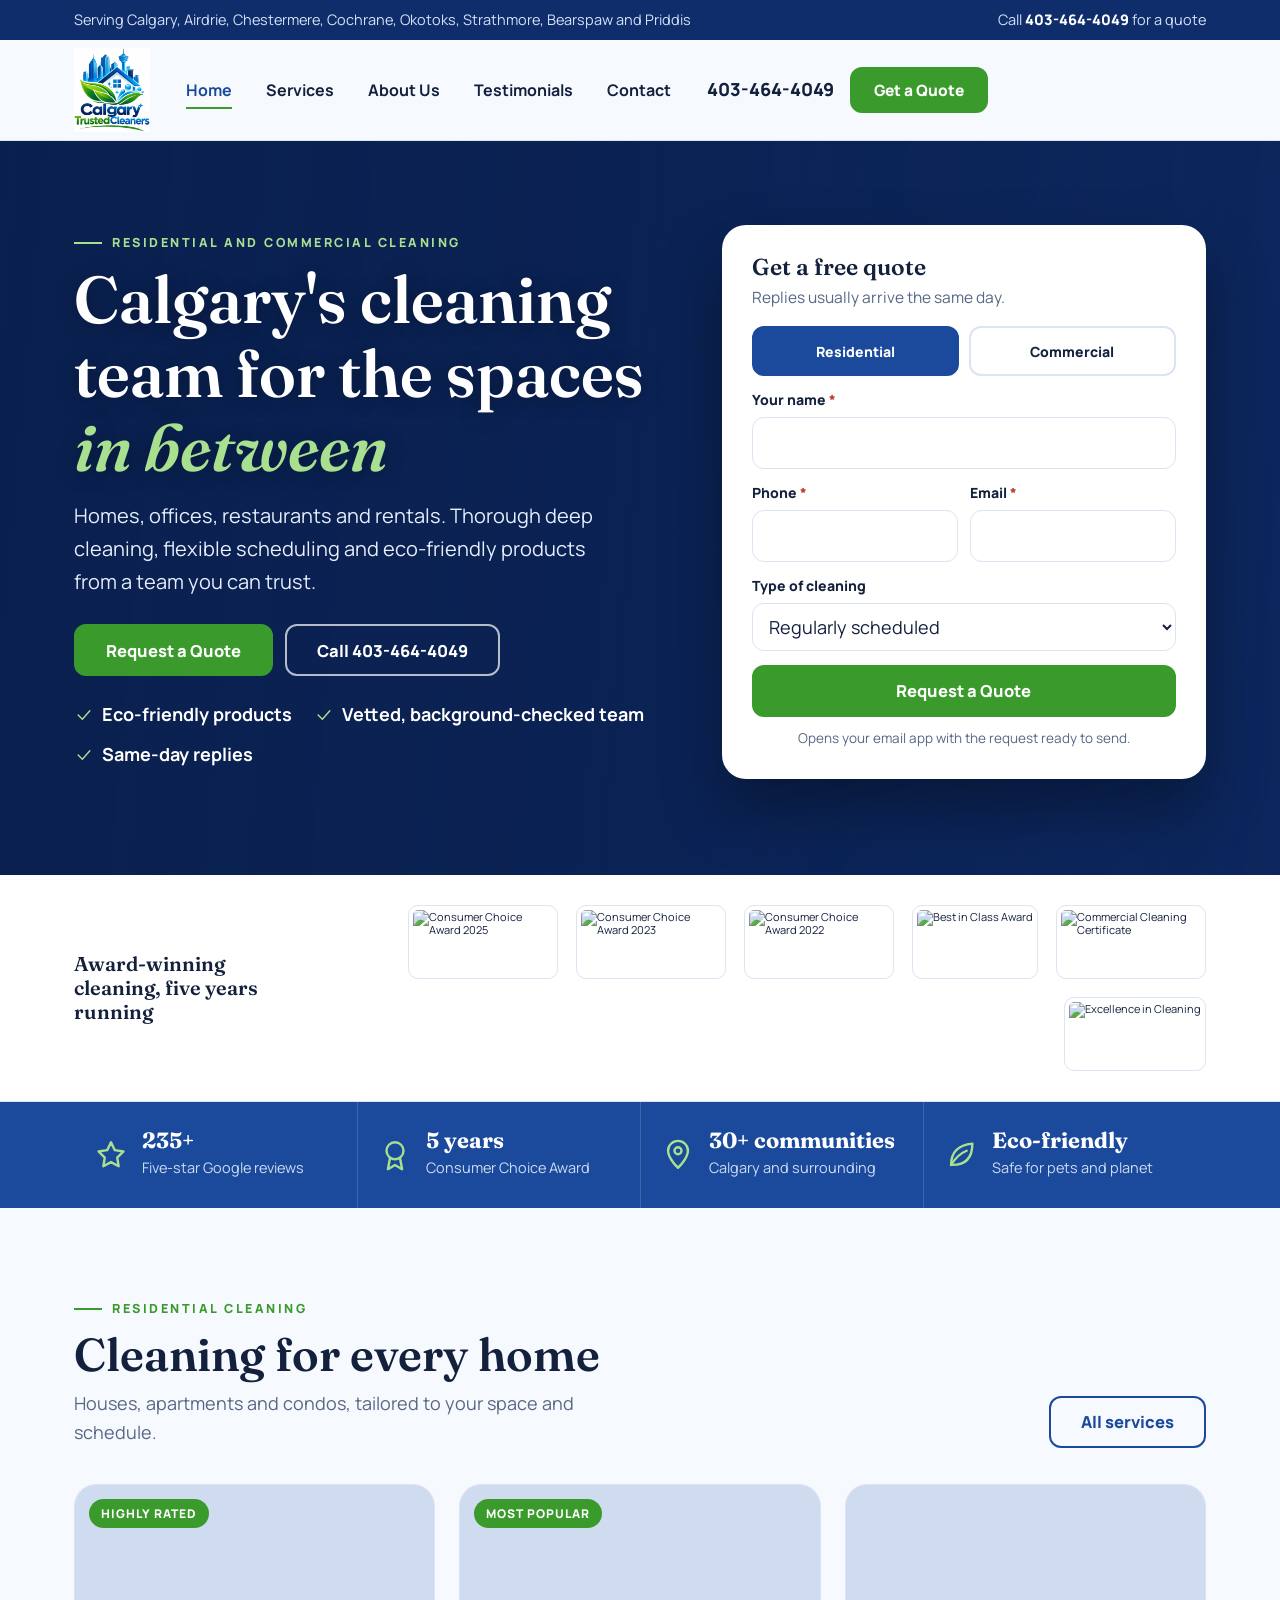
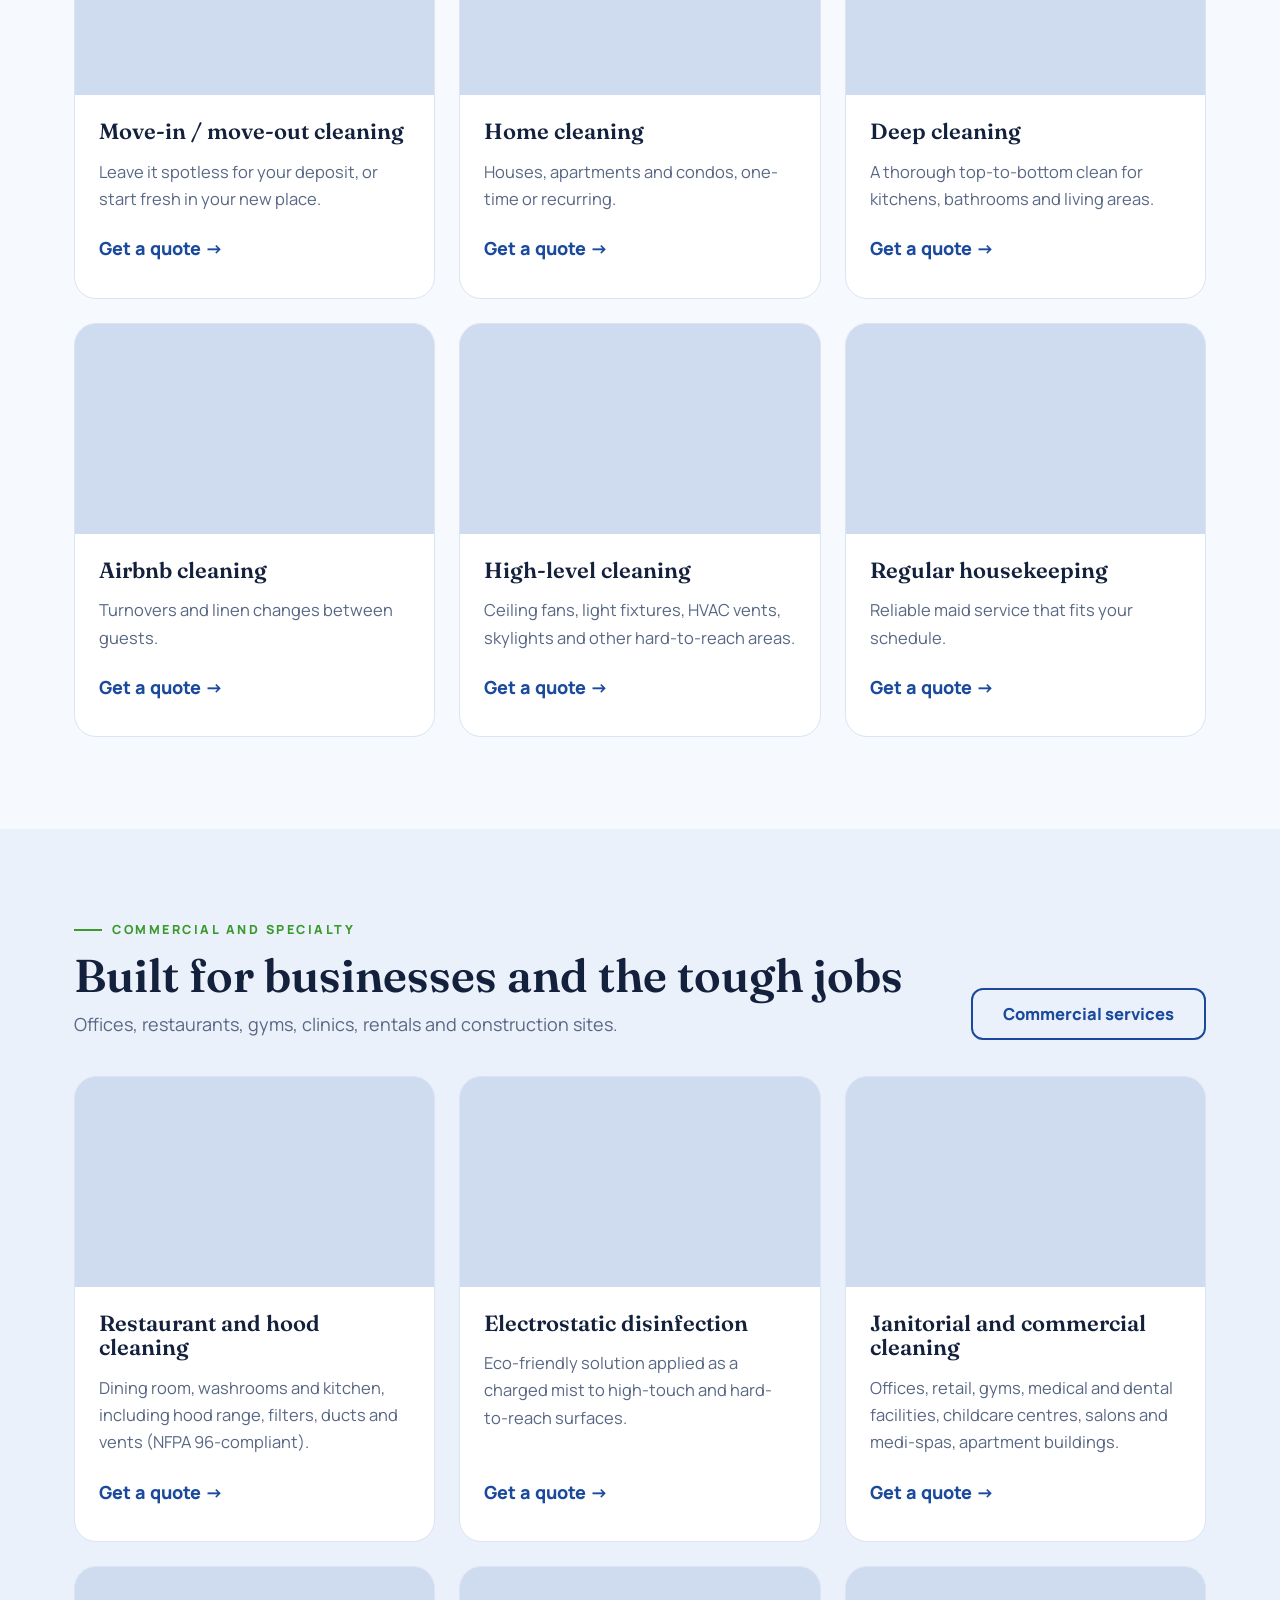
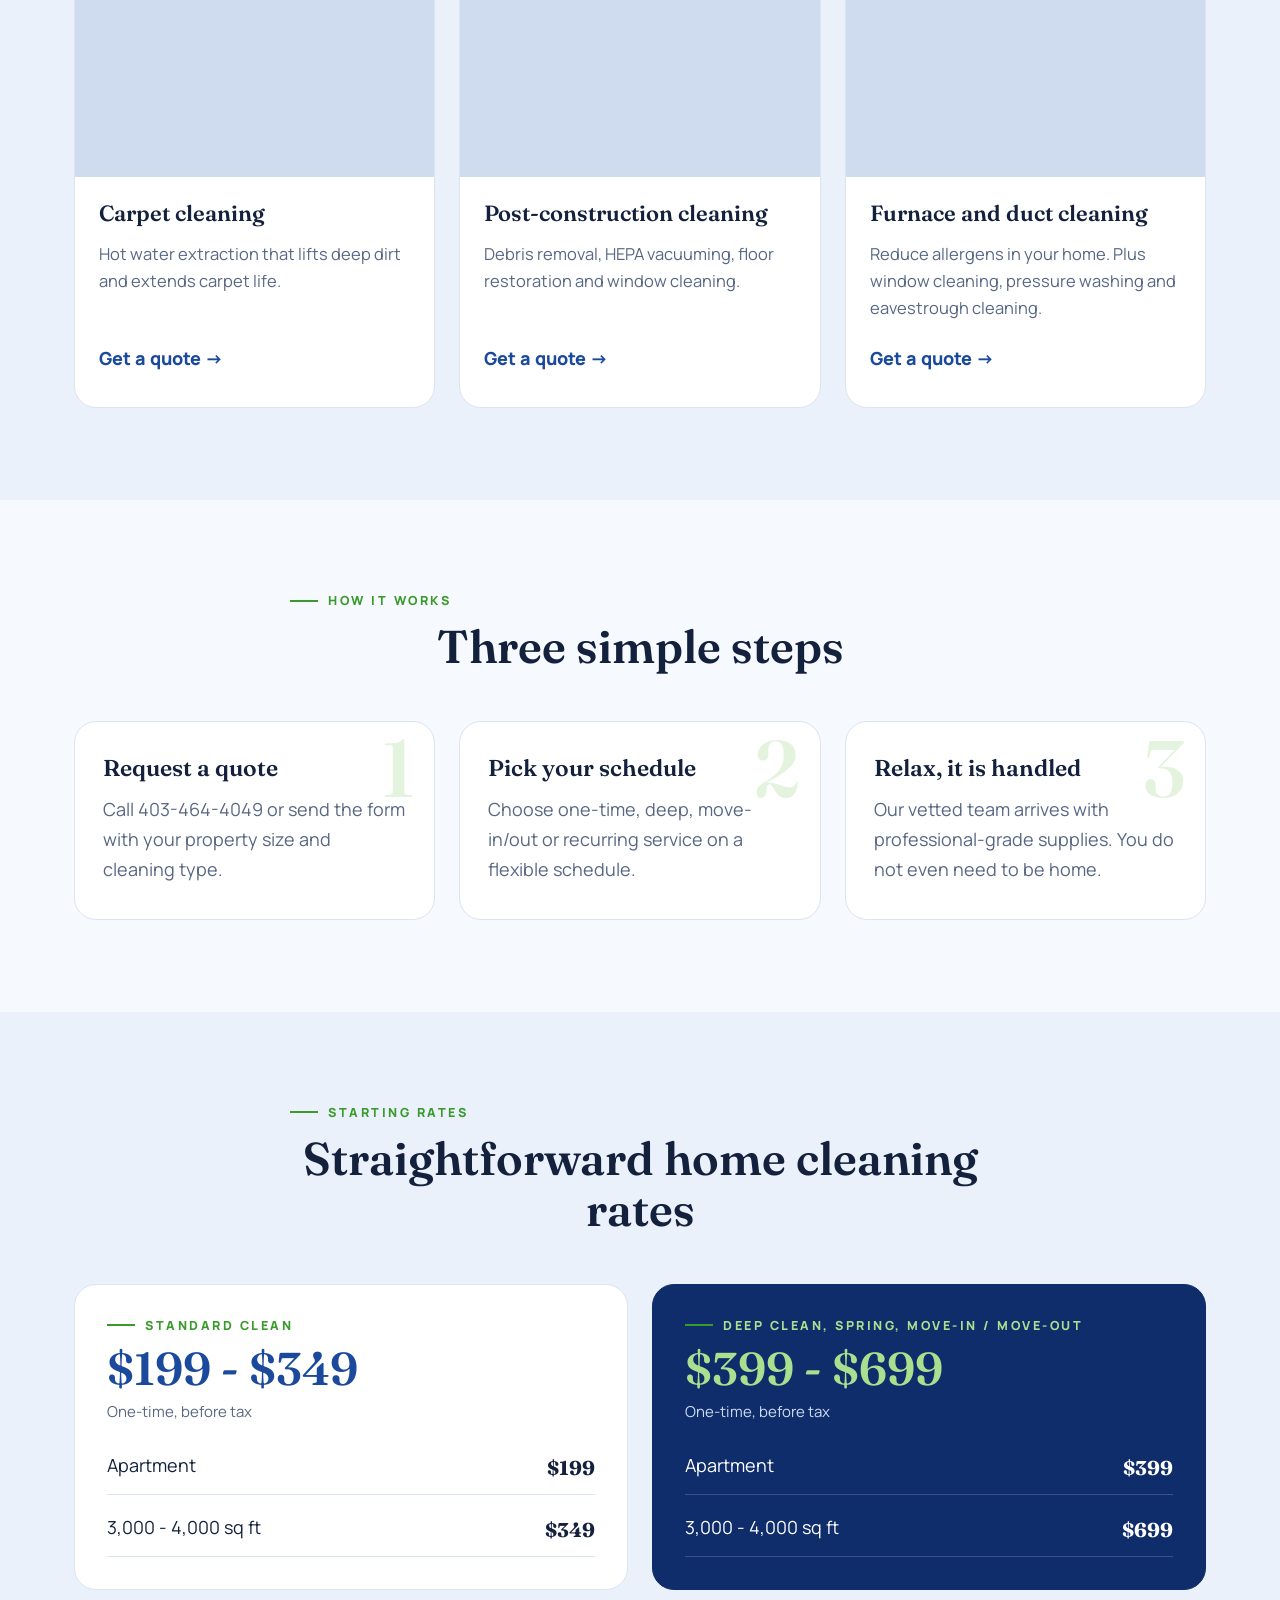
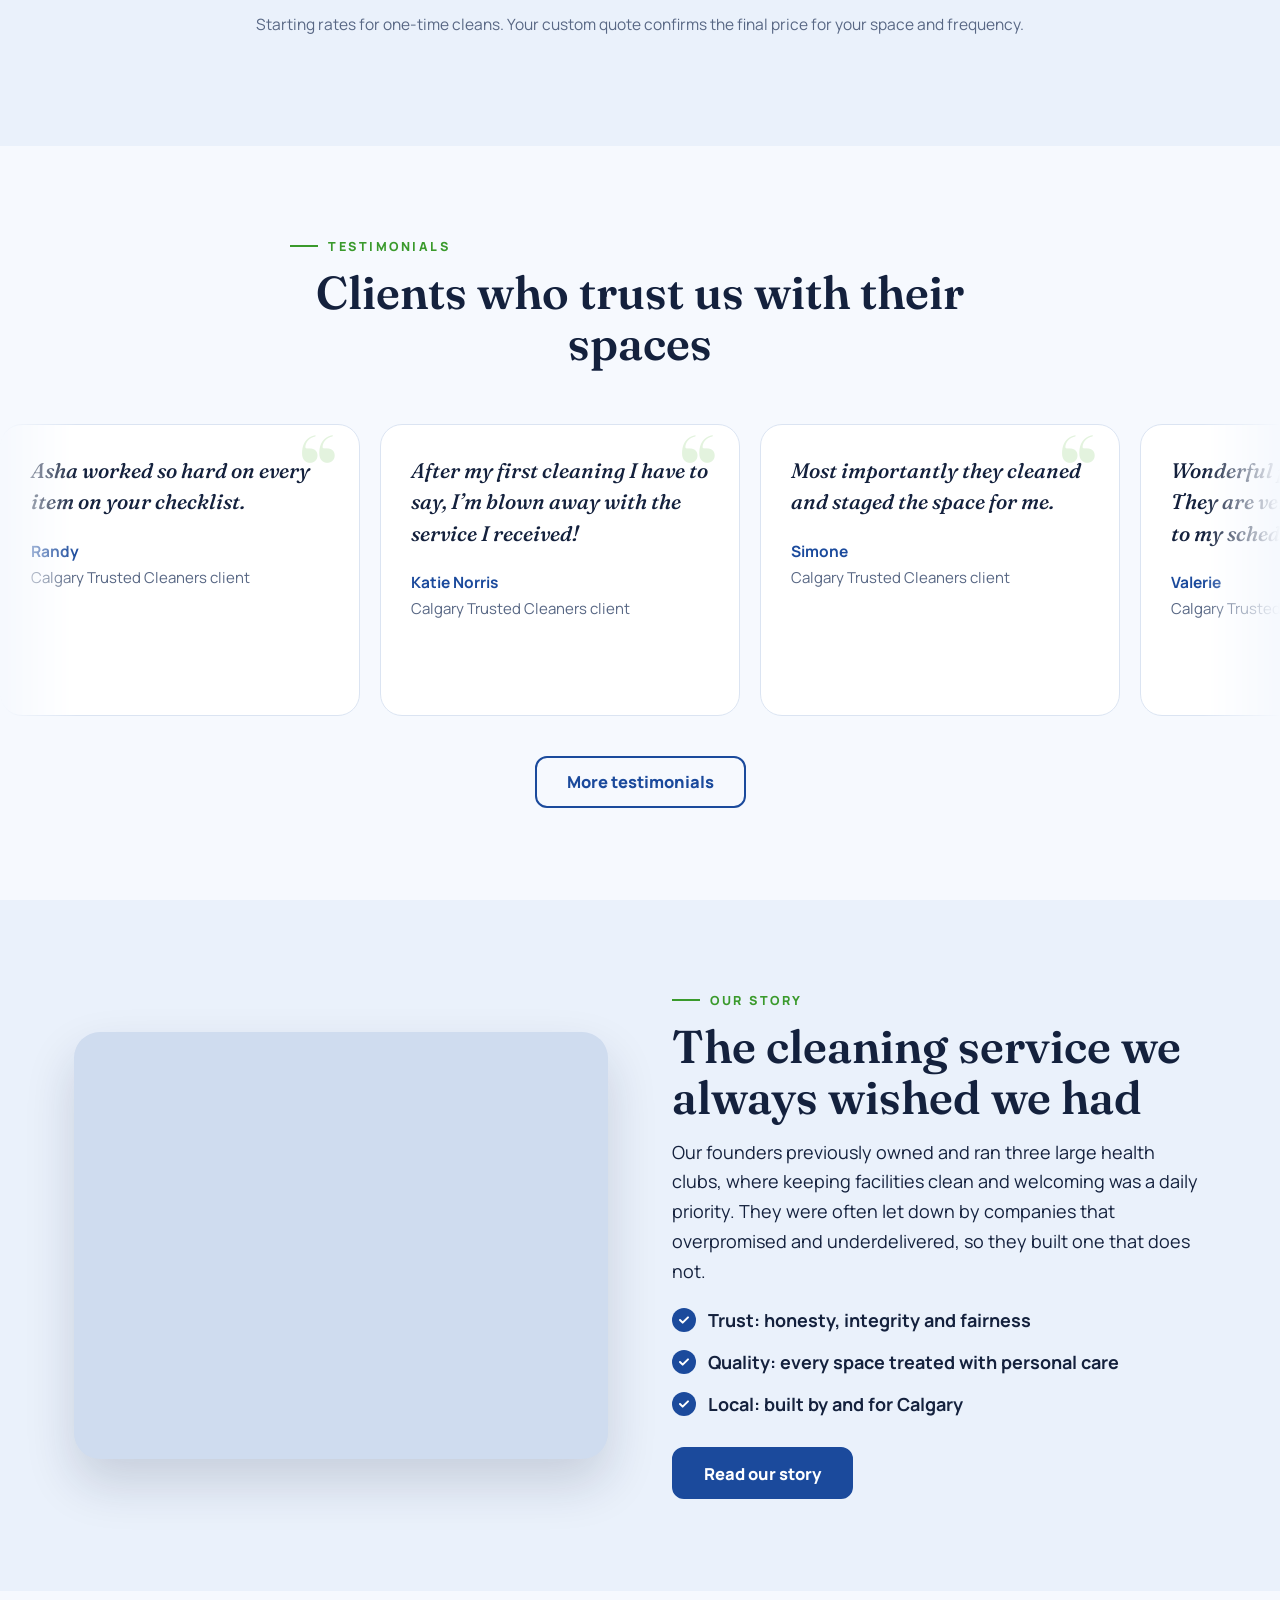
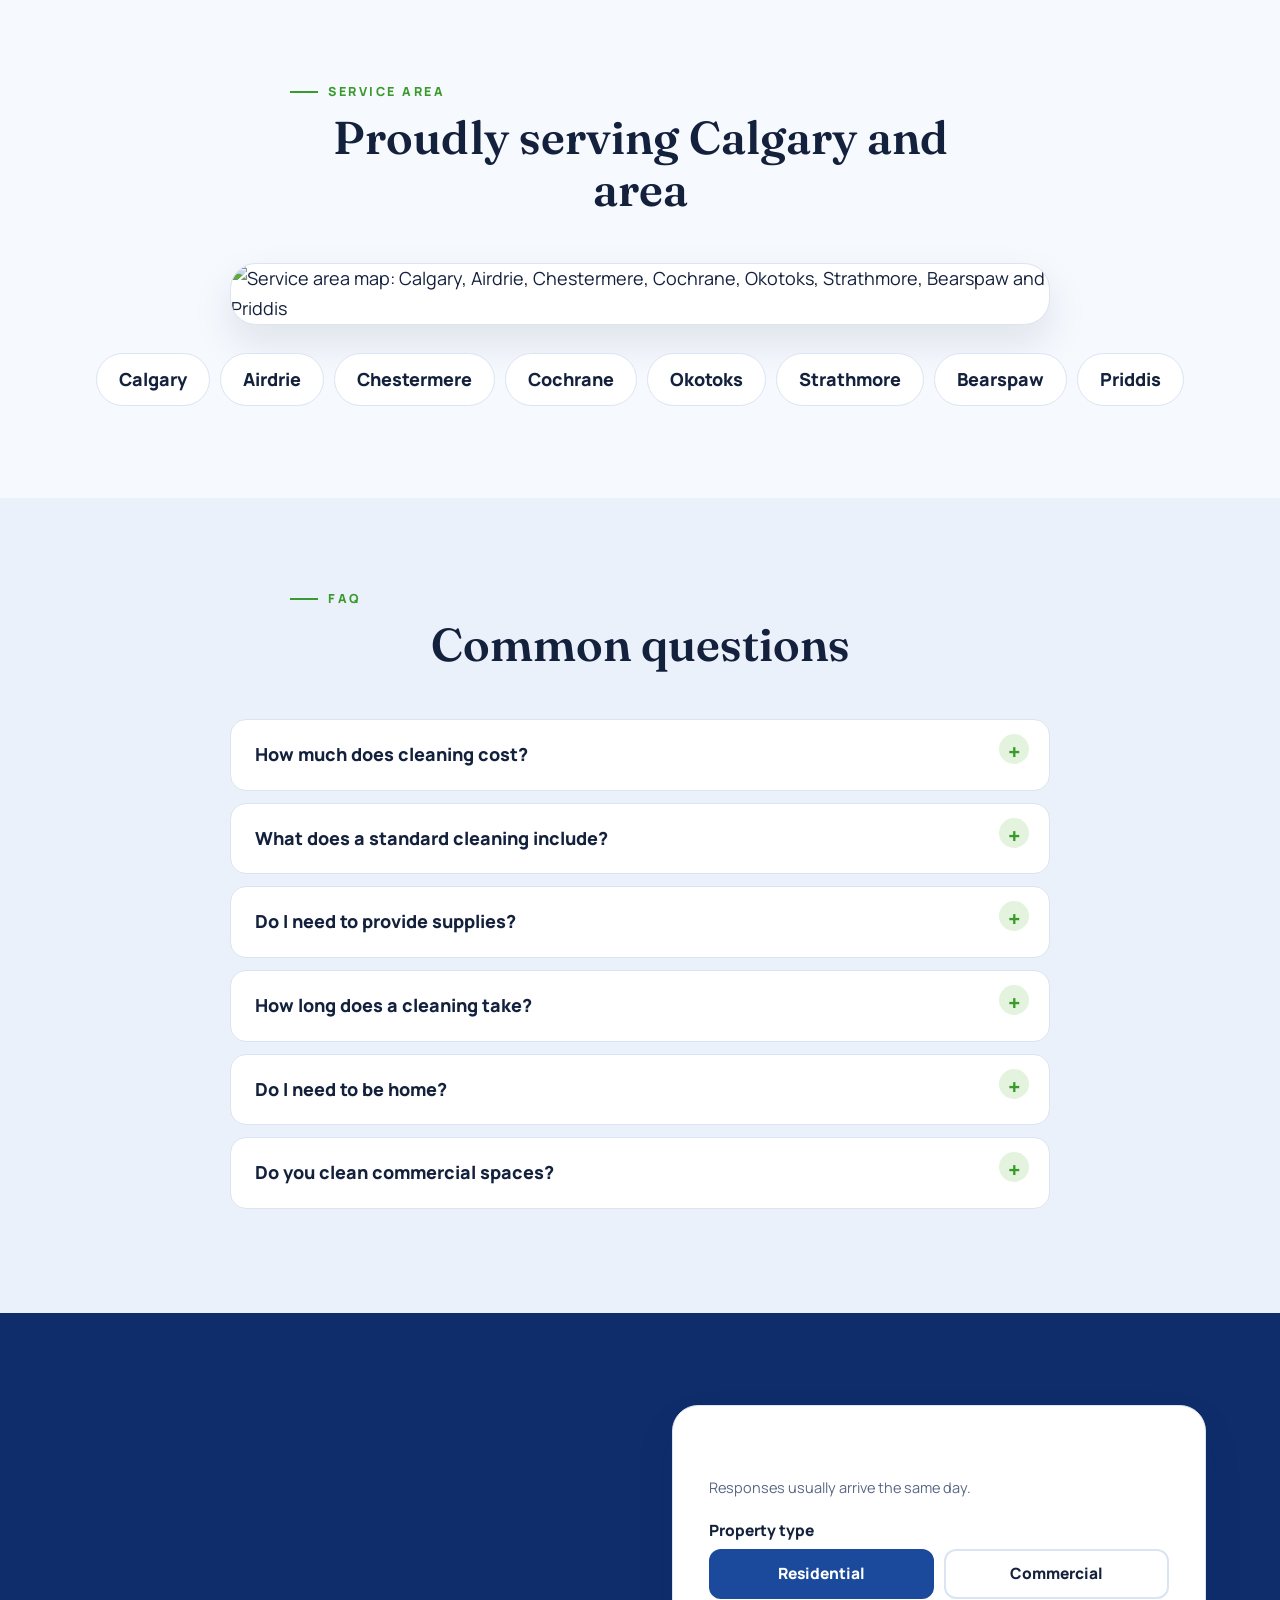
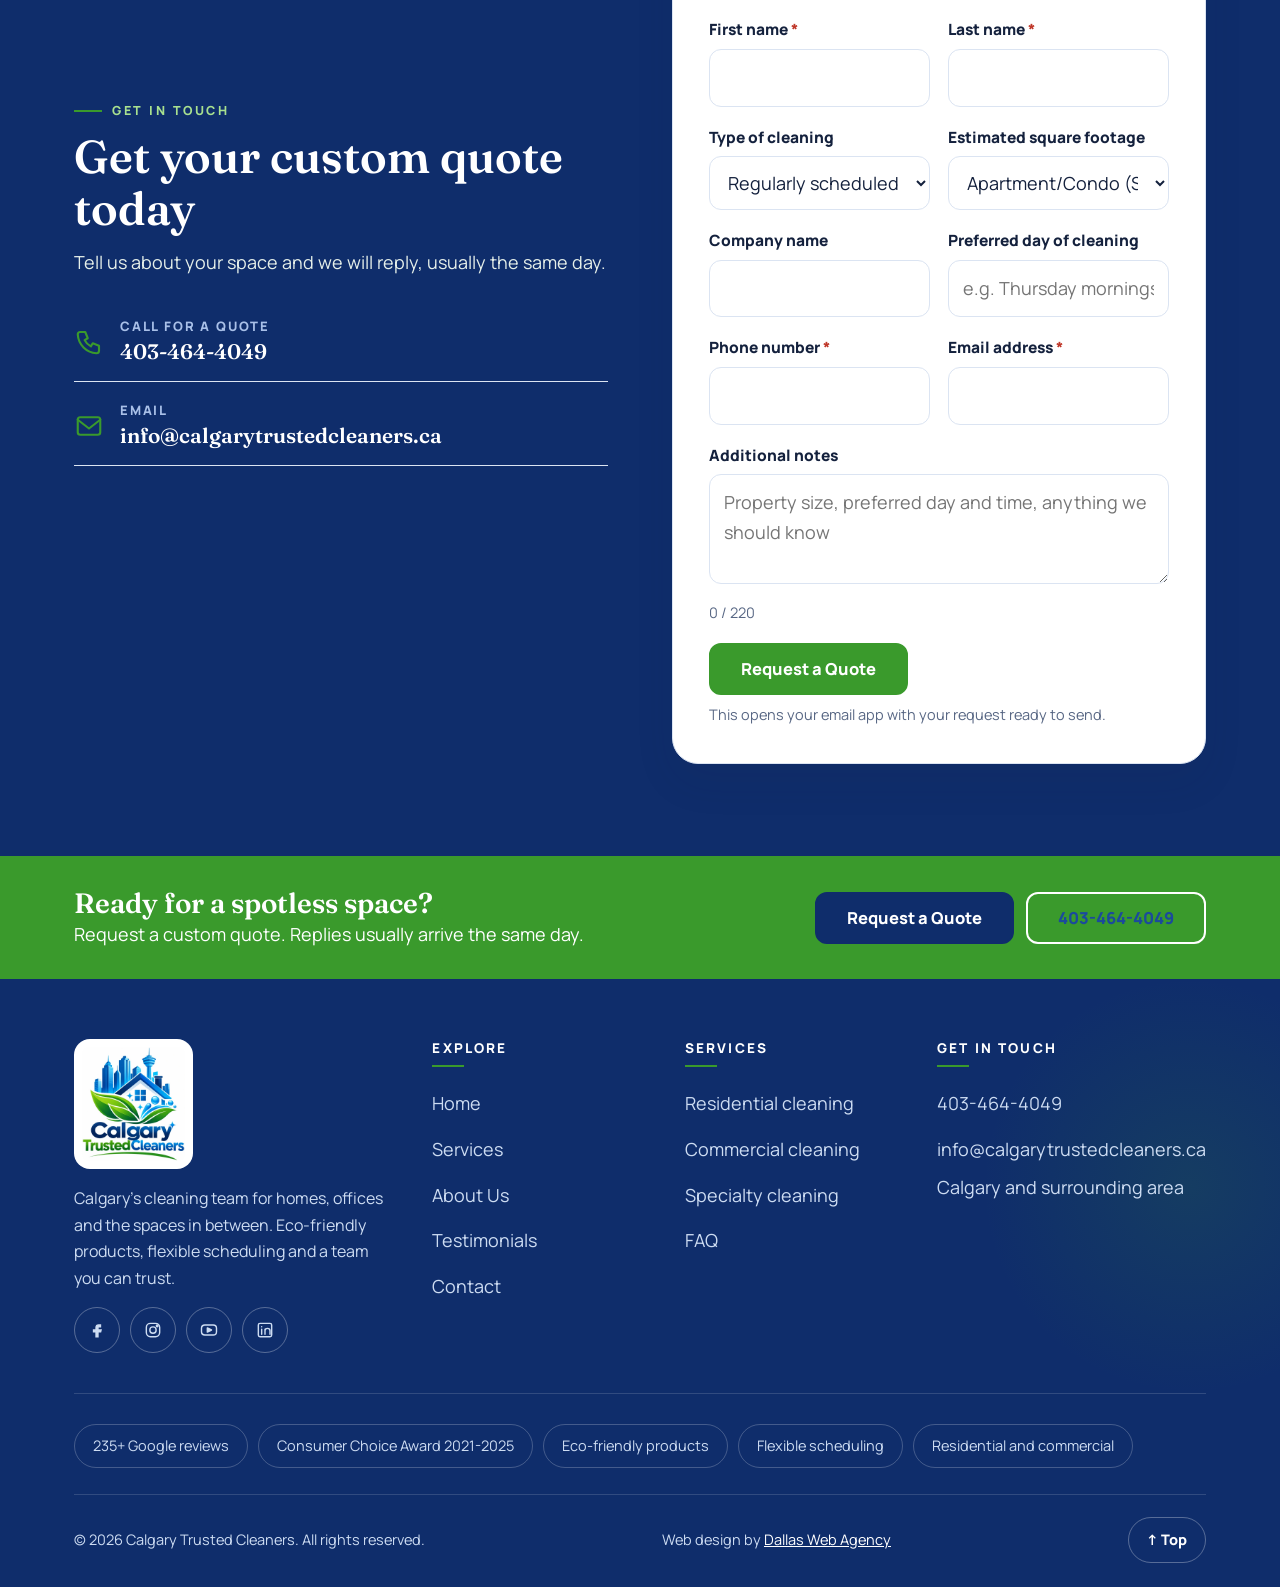
==== index.html @ 5036b0da "Calgary Trusted Cleaners website Co-Authored-By: Claude Sonnet 5.5 <noreply@anthropic.com> Claude-Se" ====
<!doctype html><html lang="en-CA" class="js"><head><meta charset="utf-8"><meta name="viewport" content="width=device-width,initial-scale=1"><title>Calgary Trusted Cleaners | Residential and Commercial Cleaning Calgary</title><meta name="description" content="Calgary's cleaning team for homes, offices and the spaces in between. Residential, commercial and specialty cleaning with eco-friendly products. Request a custom quote."><meta name="theme-color" content="#1b4a9c"><link rel="icon" href="assets/logo.webp">
<link rel="preconnect" href="https://fonts.googleapis.com"><link rel="preconnect" href="https://fonts.gstatic.com" crossorigin><link href="https://fonts.googleapis.com/css2?family=Fraunces:ital,wght@0,500;0,600;0,700;1,500&family=Manrope:wght@400;600;700;800&display=swap" rel="stylesheet"><link rel="stylesheet" href="assets/style.css?v=2"></head><body id="top"><div class="progress" aria-hidden="true"></div>
<div class="topbar"><div class="wrap"><span>Serving Calgary, Airdrie, Chestermere, Cochrane, Okotoks, Strathmore, Bearspaw and Priddis</span><span>Call <a href="tel:+14034644049">403-464-4049</a> for a quote</span></div></div>
<header class="site"><div class="wrap nav"><a class="logo" href="index.html" aria-label="Calgary Trusted Cleaners home"><img src="assets/logo.webp" alt="Calgary Trusted Cleaners" width="640" height="640"></a><nav aria-label="Main"><ul class="menu" id="menu"><li><a href="index.html" class="on">Home</a></li><li><a href="services.html">Services</a></li><li><a href="about.html">About Us</a></li><li><a href="testimonials.html">Testimonials</a></li><li><a href="contact.html">Contact</a></li></ul></nav><div class="cta"><a class="tel" href="tel:+14034644049">403-464-4049</a><a class="btn sm br" href="contact.html#quote">Get a Quote</a><button class="burger" aria-label="Menu" aria-expanded="false" aria-controls="menu"><span></span><span></span><span></span></button></div></div></header><section class="hero2"><div class="bgimg" style="background-image:url(https://calgarytrustedcleaners.com/wp-content/uploads/2025/10/compressed_dining-and-kitchen-area-of-a-cabin-style-airbnb-property-1024x672.jpg)"></div><div class="wrap"><div><div class="eyebrow">Residential and commercial cleaning</div><h1>Calgary's cleaning team for the spaces <em>in between</em></h1><p class="lead">Homes, offices, restaurants and rentals. Thorough deep cleaning, flexible scheduling and eco-friendly products from a team you can trust.</p><div class="acts"><a class="btn br" href="contact.html#quote">Request a Quote</a><a class="btn ghost" href="tel:+14034644049">Call 403-464-4049</a></div><ul class="pts"><li><svg viewBox="0 0 24 24" fill="none" stroke="currentColor" stroke-width="1.7" stroke-linecap="round" stroke-linejoin="round" aria-hidden="true"><path d="M5 12l5 5 9-10"/></svg>Eco-friendly products</li><li><svg viewBox="0 0 24 24" fill="none" stroke="currentColor" stroke-width="1.7" stroke-linecap="round" stroke-linejoin="round" aria-hidden="true"><path d="M5 12l5 5 9-10"/></svg>Vetted, background-checked team</li><li><svg viewBox="0 0 24 24" fill="none" stroke="currentColor" stroke-width="1.7" stroke-linecap="round" stroke-linejoin="round" aria-hidden="true"><path d="M5 12l5 5 9-10"/></svg>Same-day replies</li></ul></div><form class="qc" data-mail="Quick quote request" novalidate><h3>Get a free quote</h3><p class="sub">Replies usually arrive the same day.</p><div class="g"><div class="full"><div class="seg"><label><input type="radio" name="Property" value="Residential" checked><span>Residential</span></label><label><input type="radio" name="Property" value="Commercial"><span>Commercial</span></label></div></div><div class="full"><label for="qn">Your name <i>*</i></label><input id="qn" name="Name" required autocomplete="name"></div><div><label for="qp">Phone <i>*</i></label><input id="qp" name="Phone" type="tel" required autocomplete="tel"></div><div><label for="qe">Email <i>*</i></label><input id="qe" name="Email" type="email" required autocomplete="email"></div><div class="full"><label for="qt">Type of cleaning</label><select id="qt" name="Type of cleaning"><option>Regularly scheduled</option><option>Deep cleaning</option><option>Move-in/Move-out cleaning</option></select></div></div><button class="btn br" type="submit">Request a Quote</button><div class="msg" role="status" aria-live="polite"></div><small>Opens your email app with the request ready to send.</small></form></div></section><div class="awards"><div class="wrap"><b>Award-winning cleaning, five years running</b><div class="row"><img src="https://calgarytrustedcleaners.com/wp-content/uploads/2026/03/Consumer-Award-2025.jpg" alt="Consumer Choice Award 2025" loading="lazy"><img src="https://calgarytrustedcleaners.com/wp-content/uploads/2026/03/CTC-hp-Body-Section01-image01-consumerChoice-award.jpg" alt="Consumer Choice Award 2023" loading="lazy"><img src="https://calgarytrustedcleaners.com/wp-content/uploads/2026/03/Southern_ALBERTA_2022_2_YR_TAG-188w.webp" alt="Consumer Choice Award 2022" loading="lazy"><img src="https://calgarytrustedcleaners.com/wp-content/uploads/2026/03/CTC-hp-Body-Section01-image03-award.jpg" alt="Best in Class Award" loading="lazy"><img src="https://calgarytrustedcleaners.com/wp-content/uploads/2026/03/CTC-hp-Body-Section01-image04-award.webp" alt="Commercial Cleaning Certificate" loading="lazy"><img src="https://calgarytrustedcleaners.com/wp-content/uploads/2026/03/CTC-ourStory-section07-ACE-logo.jpg" alt="Excellence in Cleaning" loading="lazy"></div></div></div><div class="strip"><div class="wrap"><ul><li><svg viewBox="0 0 24 24" fill="none" stroke="currentColor" stroke-width="1.7" stroke-linecap="round" stroke-linejoin="round" aria-hidden="true"><path d="M12 3l2.700 5.600 6.100.9-4.400 4.300 1 6.100L12 17l-5.400 2.900 1-6.100L3.200 9.500l6.100-.9z"/></svg><div><b>235+</b><span>Five-star Google reviews</span></div></li><li><svg viewBox="0 0 24 24" fill="none" stroke="currentColor" stroke-width="1.7" stroke-linecap="round" stroke-linejoin="round" aria-hidden="true"><circle cx="12" cy="9" r="6"/><path d="M8.500 14L7 22l5-3 5 3-1.500-8"/></svg><div><b>5 years</b><span>Consumer Choice Award</span></div></li><li><svg viewBox="0 0 24 24" fill="none" stroke="currentColor" stroke-width="1.7" stroke-linecap="round" stroke-linejoin="round" aria-hidden="true"><path d="M12 21s-7-6.500-7-12a7 7 0 0 1 14 0c0 5.500-7 12-7 12z"/><circle cx="12" cy="9" r="2.500"/></svg><div><b>30+ communities</b><span>Calgary and surrounding</span></div></li><li><svg viewBox="0 0 24 24" fill="none" stroke="currentColor" stroke-width="1.7" stroke-linecap="round" stroke-linejoin="round" aria-hidden="true"><path d="M5 19C5 10 10 5 20 4c0 10-5 15-14 15z"/><path d="M5 19c3-5 6-8 11-10"/></svg><div><b>Eco-friendly</b><span>Safe for pets and planet</span></div></li></ul></div></div>
<section><div class="wrap"><div class="sech"><div><div class="eyebrow">Residential cleaning</div><h2>Cleaning for every home</h2><p>Houses, apartments and condos, tailored to your space and schedule.</p></div><a class="btn line" href="services.html">All services</a></div><div class="pgrid"><a class="pc rv" href="services.html"><div class="im" role="img" aria-label="Move-in / move-out cleaning"><i style="background-image:url(https://calgarytrustedcleaners.com/wp-content/uploads/2024/05/move-out-cleaning-calgary-empty-deposit-back-768x429.png)"></i><span class="tag">Highly rated</span></div><div class="tx"><h3>Move-in / move-out cleaning</h3><p>Leave it spotless for your deposit, or start fresh in your new place.</p><span class="more">Get a quote &rarr;</span></div></a><a class="pc rv" href="services.html"><div class="im" role="img" aria-label="Home cleaning"><i style="background-image:url(https://calgarytrustedcleaners.com/wp-content/uploads/2026/03/post-02-recurring-livingroom-base-825x1024.webp)"></i><span class="tag">Most popular</span></div><div class="tx"><h3>Home cleaning</h3><p>Houses, apartments and condos, one-time or recurring.</p><span class="more">Get a quote &rarr;</span></div></a><a class="pc rv" href="services.html"><div class="im" role="img" aria-label="Deep cleaning"><i style="background-image:url(https://calgarytrustedcleaners.com/wp-content/uploads/2024/05/deep-cleaning-services-calgary-kitchen-living-area-768x512.png)"></i></div><div class="tx"><h3>Deep cleaning</h3><p>A thorough top-to-bottom clean for kitchens, bathrooms and living areas.</p><span class="more">Get a quote &rarr;</span></div></a><a class="pc rv" href="services.html"><div class="im" role="img" aria-label="Airbnb cleaning"><i style="background-image:url(https://calgarytrustedcleaners.com/wp-content/uploads/2025/10/compressed_dining-and-kitchen-area-of-a-cabin-style-airbnb-property-768x504.jpg)"></i></div><div class="tx"><h3>Airbnb cleaning</h3><p>Turnovers and linen changes between guests.</p><span class="more">Get a quote &rarr;</span></div></a><a class="pc rv" href="services.html"><div class="im" role="img" aria-label="High-level cleaning"><i style="background-image:url(https://calgarytrustedcleaners.com/wp-content/uploads/2024/07/high-level-cleaning-bright-modern-home-768x429.webp)"></i></div><div class="tx"><h3>High-level cleaning</h3><p>Ceiling fans, light fixtures, HVAC vents, skylights and other hard-to-reach areas.</p><span class="more">Get a quote &rarr;</span></div></a><a class="pc rv" href="services.html"><div class="im" role="img" aria-label="Regular housekeeping"><i style="background-image:url(https://calgarytrustedcleaners.com/wp-content/uploads/2026/03/a-housekeeper-in-uniform-cleans-a-wooden.jpeg)"></i></div><div class="tx"><h3>Regular housekeeping</h3><p>Reliable maid service that fits your schedule.</p><span class="more">Get a quote &rarr;</span></div></a></div></div></section>
<section class="soft"><div class="wrap"><div class="sech"><div><div class="eyebrow">Commercial and specialty</div><h2>Built for businesses and the tough jobs</h2><p>Offices, restaurants, gyms, clinics, rentals and construction sites.</p></div><a class="btn line" href="services.html#commercial">Commercial services</a></div><div class="pgrid"><a class="pc rv" href="services.html"><div class="im" role="img" aria-label="Restaurant and hood cleaning"><i style="background-image:url(https://calgarytrustedcleaners.com/wp-content/uploads/2026/10/ctc-restaurant-hood-cleaning-calgary-hero-768x515.jpg)"></i></div><div class="tx"><h3>Restaurant and hood cleaning</h3><p>Dining room, washrooms and kitchen, including hood range, filters, ducts and vents (NFPA 96-compliant).</p><span class="more">Get a quote &rarr;</span></div></a><a class="pc rv" href="services.html"><div class="im" role="img" aria-label="Electrostatic disinfection"><i style="background-image:url(https://calgarytrustedcleaners.com/wp-content/uploads/2025/02/The-Importance-of-Sanitizing-High-Touch-Areas-in-Your-Home-or-Office-Hero-768x504.jpg)"></i></div><div class="tx"><h3>Electrostatic disinfection</h3><p>Eco-friendly solution applied as a charged mist to high-touch and hard-to-reach surfaces.</p><span class="more">Get a quote &rarr;</span></div></a><a class="pc rv" href="services.html"><div class="im" role="img" aria-label="Janitorial and commercial cleaning"><i style="background-image:url(https://calgarytrustedcleaners.com/wp-content/uploads/2026/03/a-brightly-lit-industrial-hallway-with-a.jpeg)"></i></div><div class="tx"><h3>Janitorial and commercial cleaning</h3><p>Offices, retail, gyms, medical and dental facilities, childcare centres, salons and medi-spas, apartment buildings.</p><span class="more">Get a quote &rarr;</span></div></a><a class="pc rv" href="services.html"><div class="im" role="img" aria-label="Carpet cleaning"><i style="background-image:url(https://calgarytrustedcleaners.com/wp-content/uploads/2025/01/why-regular-carpet-cleaning-extends-the-life-of-your-carpets-hero-768x504.jpg)"></i></div><div class="tx"><h3>Carpet cleaning</h3><p>Hot water extraction that lifts deep dirt and extends carpet life.</p><span class="more">Get a quote &rarr;</span></div></a><a class="pc rv" href="services.html"><div class="im" role="img" aria-label="Post-construction cleaning"><i style="background-image:url(https://calgarytrustedcleaners.com/wp-content/uploads/2024/05/post-construction-cleaning-calgary-spotless-new-home-768x429.webp)"></i></div><div class="tx"><h3>Post-construction cleaning</h3><p>Debris removal, HEPA vacuuming, floor restoration and window cleaning.</p><span class="more">Get a quote &rarr;</span></div></a><a class="pc rv" href="services.html"><div class="im" role="img" aria-label="Furnace and duct cleaning"><i style="background-image:url(https://calgarytrustedcleaners.com/wp-content/uploads/2025/02/The-Importance-of-Sanitizing-High-Touch-Areas-in-Your-Home-or-Office-Hero-768x504.jpg)"></i></div><div class="tx"><h3>Furnace and duct cleaning</h3><p>Reduce allergens in your home. Plus window cleaning, pressure washing and eavestrough cleaning.</p><span class="more">Get a quote &rarr;</span></div></a></div></div></section>
<section><div class="wrap"><div class="head"><div class="eyebrow">How it works</div><h2>Three simple steps</h2></div><ol class="steps"><li class="rv"><h3>Request a quote</h3><p>Call 403-464-4049 or send the form with your property size and cleaning type.</p></li><li class="rv"><h3>Pick your schedule</h3><p>Choose one-time, deep, move-in/out or recurring service on a flexible schedule.</p></li><li class="rv"><h3>Relax, it is handled</h3><p>Our vetted team arrives with professional-grade supplies. You do not even need to be home.</p></li></ol></div></section>
<section class="soft"><div class="wrap"><div class="head"><div class="eyebrow">Starting rates</div><h2>Straightforward home cleaning rates</h2></div><div class="price"><div class="pr rv"><div class="eyebrow">Standard clean</div><div class="amt">$199 - $349</div><small>One-time, before tax</small><ul><li>Apartment<b>$199</b></li><li>3,000 - 4,000 sq ft<b>$349</b></li></ul></div><div class="pr hi rv"><div class="eyebrow" style="color:#a8e08f">Deep clean, spring, move-in / move-out</div><div class="amt">$399 - $699</div><small>One-time, before tax</small><ul><li>Apartment<b>$399</b></li><li>3,000 - 4,000 sq ft<b>$699</b></li></ul></div></div><p class="center" style="color:var(--mut);margin-top:22px;font-size:15.5px">Starting rates for one-time cleans. Your custom quote confirms the final price for your space and frequency.</p></div></section>
<section><div class="wrap"><div class="head"><div class="eyebrow">Testimonials</div><h2>Clients who trust us with their spaces</h2></div></div><div class="mqw"><div class="mqt"><figure class="q" style="margin:0"><p>Asha worked so hard on every item on your checklist.</p><b>Randy</b><small>Calgary Trusted Cleaners client</small></figure><figure class="q" style="margin:0"><p>After my first cleaning I have to say, I’m blown away with the service I received!</p><b>Katie Norris</b><small>Calgary Trusted Cleaners client</small></figure><figure class="q" style="margin:0"><p>Most importantly they cleaned and staged the space for me.</p><b>Simone</b><small>Calgary Trusted Cleaners client</small></figure><figure class="q" style="margin:0"><p>Wonderful people to work with. They are very accommodating to my schedule.</p><b>Valerie</b><small>Calgary Trusted Cleaners client</small></figure><figure class="q" style="margin:0"><p>Viktoriya is extremely responsive and always makes sure to book the appointments at the most convenient time for us.</p><b>Cherie La Rocque</b><small>Calgary Trusted Cleaners client</small></figure><figure class="q" style="margin:0"><p>They clean places I never thought anyone would (like under the sink!)</p><b>Kondwani Nyangulu</b><small>Calgary Trusted Cleaners client</small></figure><figure class="q" style="margin:0"><p>Asha worked so hard on every item on your checklist.</p><b>Randy</b><small>Calgary Trusted Cleaners client</small></figure><figure class="q" style="margin:0"><p>After my first cleaning I have to say, I’m blown away with the service I received!</p><b>Katie Norris</b><small>Calgary Trusted Cleaners client</small></figure><figure class="q" style="margin:0"><p>Most importantly they cleaned and staged the space for me.</p><b>Simone</b><small>Calgary Trusted Cleaners client</small></figure><figure class="q" style="margin:0"><p>Wonderful people to work with. They are very accommodating to my schedule.</p><b>Valerie</b><small>Calgary Trusted Cleaners client</small></figure><figure class="q" style="margin:0"><p>Viktoriya is extremely responsive and always makes sure to book the appointments at the most convenient time for us.</p><b>Cherie La Rocque</b><small>Calgary Trusted Cleaners client</small></figure><figure class="q" style="margin:0"><p>They clean places I never thought anyone would (like under the sink!)</p><b>Kondwani Nyangulu</b><small>Calgary Trusted Cleaners client</small></figure></div></div><div class="center" style="margin-top:34px"><a class="btn line" href="testimonials.html">More testimonials</a></div></section>
<section class="soft"><div class="wrap split"><div class="pic rv" style="background-image:url(https://calgarytrustedcleaners.com/wp-content/uploads/2026/03/a-comprehensive-collection-of-professional-cleaning-tools-1024x628.jpeg)" role="img" aria-label="Professional cleaning tools"></div><div class="rv"><div class="eyebrow">Our story</div><h2>The cleaning service we always wished we had</h2><p>Our founders previously owned and ran three large health clubs, where keeping facilities clean and welcoming was a daily priority. They were often let down by companies that overpromised and underdelivered, so they built one that does not.</p><ul class="checks"><li>Trust: honesty, integrity and fairness</li><li>Quality: every space treated with personal care</li><li>Local: built by and for Calgary</li></ul><a class="btn" href="about.html">Read our story</a></div></div></section>
<section><div class="wrap"><div class="head"><div class="eyebrow">Service area</div><h2>Proudly serving Calgary and area</h2></div><div class="map" style="max-width:820px;margin:0 auto 28px"><img src="https://calgarytrustedcleaners.com/wp-content/uploads/2026/03/calgary-trusted-cleaners-service-area-map.png" alt="Service area map: Calgary, Airdrie, Chestermere, Cochrane, Okotoks, Strathmore, Bearspaw and Priddis" loading="lazy"></div><div class="chips"><span>Calgary</span><span>Airdrie</span><span>Chestermere</span><span>Cochrane</span><span>Okotoks</span><span>Strathmore</span><span>Bearspaw</span><span>Priddis</span></div></div></section>
<section class="soft"><div class="wrap"><div class="head"><div class="eyebrow">FAQ</div><h2>Common questions</h2></div><div class="faq" id="faq"><details class="rv"><summary>How much does cleaning cost?</summary><p>It depends on property size, cleaning type and frequency. Request a custom quote. Recurring cleanings are more cost-effective than one-time or deep cleans.</p></details><details class="rv"><summary>What does a standard cleaning include?</summary><p>Dusting, vacuuming, mopping, kitchen and bathroom cleaning and surface wipe-downs. Deep cleaning, appliance interiors and move-in/move-out cleaning are add-ons.</p></details><details class="rv"><summary>Do I need to provide supplies?</summary><p>No. Our cleaners bring professional-grade supplies and equipment. Specific product requests can often be accommodated.</p></details><details class="rv"><summary>How long does a cleaning take?</summary><p>Most residential cleanings take 2 to 5 hours. Larger homes and deep cleans take longer.</p></details><details class="rv"><summary>Do I need to be home?</summary><p>No. Many clients give us secure access and have their cleaning done while they are away.</p></details><details class="rv"><summary>Do you clean commercial spaces?</summary><p>Yes. Offices, retail, restaurants and other facilities, customized to your business needs and compliance requirements.</p></details></div></div></section>
<section class="dark"><div class="wrap split"><div class="rv"><div class="eyebrow" style="color:#a8e08f">Get in touch</div><h2>Get your custom quote today</h2><p>Tell us about your space and we will reply, usually the same day.</p><ul class="cl" style="color:#fff"><li><svg viewBox="0 0 24 24" fill="none" stroke="currentColor" stroke-width="1.7" stroke-linecap="round" stroke-linejoin="round" aria-hidden="true"><path d="M5 4h4l2 5-2.500 1.500a11 11 0 0 0 5 5L15 13l5 2v4a2 2 0 0 1-2 2A16 16 0 0 1 3 6a2 2 0 0 1 2-2z"/></svg><div><span style="color:#a9c0e8">Call for a quote</span><a href="tel:+14034644049">403-464-4049</a></div></li><li><svg viewBox="0 0 24 24" fill="none" stroke="currentColor" stroke-width="1.7" stroke-linecap="round" stroke-linejoin="round" aria-hidden="true"><rect x="3" y="5" width="18" height="14" rx="2"/><path d="M3 7l9 7 9-7"/></svg><div><span style="color:#a9c0e8">Email</span><a href="mailto:info@calgarytrustedcleaners.ca">info@calgarytrustedcleaners.ca</a></div></li></ul></div><div style="color:var(--ink)"><form class="form rv" id="quote" data-mail="Quote request" novalidate><div class="full"><h3 style="margin:0">Request a quote</h3><small>Responses usually arrive the same day.</small></div>
<div class="full"><label>Property type</label><div class="seg"><label><input type="radio" name="Property" value="Residential" checked><span>Residential</span></label><label><input type="radio" name="Property" value="Commercial"><span>Commercial</span></label></div></div>
<div><label for="fn">First name <i>*</i></label><input id="fn" name="First name" required autocomplete="given-name"></div><div><label for="ln">Last name <i>*</i></label><input id="ln" name="Last name" required autocomplete="family-name"></div>
<div><label for="tc">Type of cleaning</label><select id="tc" name="Type of cleaning"><option>Regularly scheduled</option><option>Deep cleaning</option><option>Move-in/Move-out cleaning</option></select></div>
<div><label for="sf">Estimated square footage</label><select id="sf" name="Square footage"><option>Apartment/Condo (Studio/1 Bedroom)</option><option>Under 1,800 sqft</option><option>1,900 - 2,900 sqft</option><option>3,000 - 4,000 sqft</option></select></div>
<div><label for="co">Company name</label><input id="co" name="Company" autocomplete="organization"></div><div><label for="dy">Preferred day of cleaning</label><input id="dy" name="Preferred day" placeholder="e.g. Thursday mornings"></div>
<div><label for="ph">Phone number <i>*</i></label><input id="ph" name="Phone" type="tel" required autocomplete="tel"></div><div><label for="em">Email address <i>*</i></label><input id="em" name="Email" type="email" required autocomplete="email"></div>
<div class="full"><label for="nt">Additional notes</label><textarea id="nt" name="Notes" maxlength="220" placeholder="Property size, preferred day and time, anything we should know"></textarea><small class="cnt">0 / 220</small></div>
<div class="full"><button class="btn br" type="submit">Request a Quote</button><div class="msg" role="status" aria-live="polite"></div><small>This opens your email app with your request ready to send.</small></div></form></div></div></section><footer><div class="fcta"><div class="wrap"><div><strong>Ready for a spotless space?</strong>Request a custom quote. Replies usually arrive the same day.</div><div class="acts" style="display:flex;gap:12px;flex-wrap:wrap;margin:0"><a class="btn" href="contact.html#quote">Request a Quote</a><a class="btn line" href="tel:+14034644049">403-464-4049</a></div></div></div>
<div class="wrap"><div class="fg"><div><a class="logo" href="index.html"><img src="assets/logo.webp" alt="Calgary Trusted Cleaners" width="640" height="640" loading="lazy"></a><p style="margin-top:16px">Calgary's cleaning team for homes, offices and the spaces in between. Eco-friendly products, flexible scheduling and a team you can trust.</p><div class="soc"><a href="https://www.facebook.com/calgarytrustedcleaners/" target="_blank" rel="noopener" aria-label="Facebook"><svg viewBox="0 0 24 24" fill="none" stroke="currentColor" stroke-width="1.7" stroke-linecap="round" stroke-linejoin="round" aria-hidden="true"><path d="M14 9h3V5h-3a4 4 0 0 0-4 4v2H7v4h3v6h4v-6h3l1-4h-4V9z" fill="currentColor" stroke="none"/></svg></a><a href="https://www.instagram.com/calgarytrustedcleaners/" target="_blank" rel="noopener" aria-label="Instagram"><svg viewBox="0 0 24 24" fill="none" stroke="currentColor" stroke-width="1.7" stroke-linecap="round" stroke-linejoin="round" aria-hidden="true"><rect x="4" y="4" width="16" height="16" rx="5"/><circle cx="12" cy="12" r="3.800"/><circle cx="17" cy="7" r="1" fill="currentColor"/></svg></a><a href="https://www.youtube.com/@calgarytrustedcleaners6537/featured" target="_blank" rel="noopener" aria-label="YouTube"><svg viewBox="0 0 24 24" fill="none" stroke="currentColor" stroke-width="1.7" stroke-linecap="round" stroke-linejoin="round" aria-hidden="true"><rect x="3" y="6" width="18" height="12" rx="4"/><path d="M10 9.500l5 2.500-5 2.500z" fill="currentColor"/></svg></a><a href="https://www.linkedin.com/company/calgary-trusted-cleaners/" target="_blank" rel="noopener" aria-label="LinkedIn"><svg viewBox="0 0 24 24" fill="none" stroke="currentColor" stroke-width="1.7" stroke-linecap="round" stroke-linejoin="round" aria-hidden="true"><rect x="4" y="4" width="16" height="16" rx="2"/><path d="M8 11v6M8 8v.01M12 17v-6M12 13a3 3 0 0 1 6 0v4"/></svg></a></div></div>
<div><h4>Explore</h4><ul><li><a href="index.html">Home</a></li><li><a href="services.html">Services</a></li><li><a href="about.html">About Us</a></li><li><a href="testimonials.html">Testimonials</a></li><li><a href="contact.html">Contact</a></li></ul></div>
<div><h4>Services</h4><ul><li><a href="services.html#residential">Residential cleaning</a></li><li><a href="services.html#commercial">Commercial cleaning</a></li><li><a href="services.html#specialty">Specialty cleaning</a></li><li><a href="services.html#faq">FAQ</a></li></ul></div>
<div><h4>Get in touch</h4><ul><li><a href="tel:+14034644049">403-464-4049</a></li><li><a href="mailto:info@calgarytrustedcleaners.ca">info@calgarytrustedcleaners.ca</a></li><li>Calgary and surrounding area</li></ul></div></div>
<div class="fbadges"><span>235+ Google reviews</span><span>Consumer Choice Award 2021-2025</span><span>Eco-friendly products</span><span>Flexible scheduling</span><span>Residential and commercial</span></div>
<div class="fbot"><span>&copy; 2026 Calgary Trusted Cleaners. All rights reserved.</span><span>Web design by <a href="https://www.dallaswebagency.us/" target="_blank" rel="noopener">Dallas Web Agency</a></span><a class="totop" href="#top" aria-label="Back to top">&uarr; Top</a></div></div></footer>
<div class="mbar"><a href="tel:+14034644049">Call Now</a><a href="contact.html#quote">Get a Quote</a></div><script src="assets/main.js?v=1" defer></script></body></html>
---- assets/style.css ----
:root{--g:#1b4a9c;--g2:#0f2d6b;--ink:#14213d;--mut:#586784;--cr:#f6f9fe;--sand:#eaf1fb;--w:#fff;--br:#3a9a2c;--brl:#e3f3de;--line:#dbe4f2;--hf:'Fraunces',Georgia,serif;--bf:'Manrope','Segoe UI',Arial,sans-serif;--mx:1180px}
*{box-sizing:border-box}html{scroll-behavior:smooth;overflow-x:clip}body{margin:0;font:400 18px/1.65 var(--bf);color:var(--ink);background:var(--cr);overflow-x:clip}
img{max-width:100%;display:block}a{color:inherit}h1,h2,h3,h4{font-family:var(--hf);font-weight:600;line-height:1.12;margin:0 0 14px;color:var(--ink)}h1{font-size:clamp(38px,5.6vw,66px)}h2{font-size:clamp(30px,4vw,46px)}h3{font-size:23px}p{margin:0 0 16px}
.wrap{max-width:var(--mx);margin:0 auto;padding:0 24px}section{padding:92px 0}.soft{background:var(--sand)}.dark{background:var(--g2);color:#e5efe9}.dark h2,.dark h3{color:#fff}
.eyebrow{font:800 12.5px var(--bf);letter-spacing:.2em;text-transform:uppercase;color:var(--br);margin-bottom:12px;display:flex;align-items:center;gap:10px}.eyebrow:before{content:"";width:28px;height:2px;background:var(--br)}.center{text-align:center}.center .eyebrow{justify-content:center}
.head{max-width:700px;margin:0 auto 48px;text-align:center}.head p{color:var(--mut)}
.btn{position:relative;overflow:hidden;display:inline-flex;align-items:center;justify-content:center;min-height:52px;padding:0 30px;border-radius:12px;background:var(--g);color:#fff;border:2px solid var(--g);font:800 16.5px var(--bf);text-decoration:none;cursor:pointer;white-space:nowrap;transition:transform .2s,box-shadow .2s,background .2s}.btn:hover{transform:translateY(-2px);box-shadow:0 12px 24px rgba(27,74,156,.28);background:var(--g2)}.btn.br{background:var(--br);border-color:var(--br);color:#fff}.btn.br:hover{background:#2c7a21;box-shadow:0 12px 24px rgba(58,154,44,.35)}.btn.line{background:transparent;color:var(--g)}.btn.line:hover{background:var(--g);color:#fff}.btn.ghost{background:transparent;border-color:rgba(255,255,255,.7);color:#fff}.btn.ghost:hover{background:#fff;color:var(--g)}.btn.sm{min-height:46px;padding:0 22px;font-size:15.5px}
.btn:after{content:"";position:absolute;top:0;bottom:0;left:0;width:40%;background:rgba(255,255,255,.28);transform:translateX(-160%) skewX(-20deg);pointer-events:none}.btn:hover:after{transition:transform .7s;transform:translateX(320%) skewX(-20deg)}
.topbar{background:var(--g2);color:#d4e1f6;font-size:14.5px;padding:8px 0}.topbar .wrap{display:flex;justify-content:space-between;gap:16px}.topbar a{color:#fff;font-weight:800;text-decoration:none}
header.site{position:sticky;top:0;z-index:100;background:rgba(246,249,254,.94);backdrop-filter:blur(10px);border-bottom:1px solid var(--line);transition:box-shadow .3s}header.site.stuck{box-shadow:0 8px 28px rgba(20,33,61,.1)}
.nav{display:flex;align-items:center;gap:22px;min-height:92px}.logo{display:flex;align-items:center;gap:12px;text-decoration:none;flex:none}.logo img{height:74px;width:auto;object-fit:contain}.logo b{display:block;font:700 22px/1 var(--hf);color:var(--g)}.logo small{display:block;font:800 11px var(--bf);letter-spacing:.2em;text-transform:uppercase;color:var(--br);margin-top:4px}
.menu{display:flex;gap:6px;list-style:none;margin:0 0 0 auto;padding:0}.menu a{display:block;padding:12px 14px;font-weight:700;font-size:16px;text-decoration:none;border-radius:8px;position:relative;white-space:nowrap}.menu a:after{content:"";position:absolute;left:14px;right:14px;bottom:6px;height:2px;background:var(--br);transform:scaleX(0);transition:transform .25s}.menu a:hover:after,.menu a.on:after{transform:scaleX(1)}.menu a.on{color:var(--g)}
.cta{display:flex;align-items:center;gap:16px}.tel{font-weight:800;text-decoration:none;white-space:nowrap}.burger{display:none;width:48px;height:48px;border:1.5px solid var(--g);border-radius:12px;background:transparent;cursor:pointer;padding:0;flex-direction:column;align-items:center;justify-content:center;gap:5px}.burger span{width:22px;height:2px;background:var(--g);transition:transform .25s,opacity .25s}.burger[aria-expanded=true] span:nth-child(1){transform:translateY(7px) rotate(45deg)}.burger[aria-expanded=true] span:nth-child(2){opacity:0}.burger[aria-expanded=true] span:nth-child(3){transform:translateY(-7px) rotate(-45deg)}
.hero{padding:70px 0 90px;background:radial-gradient(circle at 85% 10%,var(--brl),transparent 45%),var(--cr)}.hero .wrap{display:grid;grid-template-columns:1.05fr 1fr;gap:56px;align-items:center}.hero h1 em{color:var(--br);font-style:italic}.hero .lead{font-size:20px;color:var(--mut);max-width:540px}.acts{display:flex;gap:12px;flex-wrap:wrap;margin-top:26px}.rate{display:flex;align-items:center;gap:12px;margin-top:28px;font-weight:700}.stars{color:var(--br);letter-spacing:3px;font-size:20px}
.hpic{position:relative;border-radius:30px;aspect-ratio:4/4.4;background:#cfdcef center/cover no-repeat;box-shadow:0 30px 60px rgba(20,33,61,.22)}.hpic:before{content:"";position:absolute;inset:-14px 14px 14px -14px;border:2px solid var(--br);border-radius:32px;z-index:-1}.hpic .badge{position:absolute;left:-22px;bottom:34px;background:#fff;border-radius:16px;padding:16px 20px;box-shadow:0 18px 36px rgba(20,33,61,.18);display:flex;gap:12px;align-items:center;animation:fl 5s ease-in-out infinite}.badge b{display:block;font:700 28px/1 var(--hf);color:var(--g)}.badge span{font-size:14px;color:var(--mut);line-height:1.3}
.hero.sm{padding:70px 0 60px}.hero.sm .wrap{grid-template-columns:1fr}.hero.sm h1{font-size:clamp(34px,5vw,54px);max-width:18ch}
.strip{background:var(--g);color:#fff}.strip ul{list-style:none;margin:0;padding:0;display:grid;grid-template-columns:repeat(4,1fr)}.strip li{padding:26px 20px;display:flex;gap:14px;align-items:center;border-left:1px solid rgba(255,255,255,.15)}.strip li:first-child{border:0}.strip svg{width:34px;height:34px;color:#a8e08f;flex:none}.strip b{display:block;font:700 22px/1.1 var(--hf)}.strip span{font-size:14.5px;color:#cddcf2}
svg{flex:none}.grid3{display:grid;grid-template-columns:repeat(3,1fr);gap:26px}.grid2{display:grid;grid-template-columns:1fr 1fr;gap:26px}
.card{background:#fff;border:1px solid var(--line);border-radius:22px;padding:32px 28px;transition:transform .35s,box-shadow .35s;display:flex;flex-direction:column}.card:hover{transform:translateY(-8px);box-shadow:0 22px 44px rgba(20,33,61,.12)}.card p{color:var(--mut)}.ic{width:60px;height:60px;border-radius:16px;background:var(--brl);color:var(--br);display:grid;place-items:center;margin-bottom:18px;transition:all .3s}.ic svg{width:30px;height:30px}.card:hover .ic{background:var(--g);color:#fff;transform:rotate(-6deg)}
.more{margin-top:auto;font-weight:800;color:var(--g);text-decoration:none;padding:8px 0}
.tabs{display:flex;gap:8px;justify-content:center;flex-wrap:wrap;margin-bottom:34px}.tabs button{min-height:48px;padding:0 24px;border-radius:99px;border:2px solid var(--line);background:#fff;font:800 16px var(--bf);cursor:pointer;color:var(--ink);transition:all .2s}.tabs button[aria-selected=true]{background:var(--g);border-color:var(--g);color:#fff}
.tp[hidden]{display:none}.tp{animation:up .5s both}.svc{display:grid;grid-template-columns:repeat(3,1fr);gap:16px;list-style:none;margin:0;padding:0}.svc li{background:#fff;border:1px solid var(--line);border-radius:16px;padding:20px 22px;display:flex;gap:14px;align-items:flex-start;font-weight:700;transition:transform .25s,border-color .25s}.svc li:hover{transform:translateY(-4px);border-color:var(--br)}.svc svg{width:24px;height:24px;color:var(--br);margin-top:2px}.svc small{display:block;font-weight:400;color:var(--mut);font-size:15px;line-height:1.4;margin-top:3px}
.split{display:grid;grid-template-columns:1fr 1fr;gap:64px;align-items:center}.pic{border-radius:26px;aspect-ratio:4/3.2;background:#cfdcef center/cover no-repeat;box-shadow:0 24px 50px rgba(20,33,61,.16)}.checks{list-style:none;margin:20px 0 28px;padding:0;display:grid;gap:12px}.checks li{display:flex;gap:12px;font-weight:700}.checks li:before{content:"";flex:none;width:24px;height:24px;border-radius:50%;background:var(--g) url("data:image/svg+xml,%3Csvg xmlns='http://www.w3.org/2000/svg' viewBox='0 0 24 24' fill='none' stroke='%23fff' stroke-width='3' stroke-linecap='round' stroke-linejoin='round'%3E%3Cpath d='M6 12l4 4 8-8'/%3E%3C/svg%3E") center/16px no-repeat;margin-top:2px}
.award{display:flex;gap:18px;align-items:center;background:#fff;border:1px solid var(--line);border-left:5px solid var(--br);border-radius:16px;padding:22px 24px}.award svg{width:44px;height:44px;color:var(--br)}.award b{font:700 21px var(--hf);display:block}.award span{color:var(--mut);font-size:15.5px}
.chips{display:flex;gap:10px;flex-wrap:wrap;justify-content:center}.chips span{padding:11px 22px;border-radius:99px;background:#fff;border:1px solid var(--line);font-weight:800;transition:all .2s}.chips span:hover{background:var(--g);color:#fff;transform:translateY(-3px)}
.q{background:#fff;border:1px solid var(--line);border-radius:22px;padding:30px;position:relative}.q:before{content:"\201C";position:absolute;right:22px;top:6px;font:700 90px/1 var(--hf);color:var(--brl)}.q p{font:italic 500 21px/1.5 var(--hf);position:relative;margin-bottom:18px}.q b{font-size:15.5px;color:var(--g)}.q small{color:var(--mut);display:block}
.faq{max-width:820px;margin:0 auto}.faq details{background:#fff;border:1px solid var(--line);border-radius:16px;margin-bottom:12px}.faq summary{cursor:pointer;list-style:none;padding:20px 58px 20px 24px;font-weight:800;position:relative;min-height:56px}.faq summary::-webkit-details-marker{display:none}.faq summary:after{content:"+";position:absolute;right:20px;top:14px;width:30px;height:30px;border-radius:50%;background:var(--brl);color:var(--br);display:grid;place-items:center;font-size:22px;transition:transform .3s}.faq details[open] summary:after{transform:rotate(45deg)}.faq details p{padding:0 24px 22px;margin:0;color:var(--mut)}
.band{background:linear-gradient(120deg,var(--g),var(--g2));color:#fff;padding:64px 0}.band .wrap{display:flex;justify-content:space-between;align-items:center;gap:24px;flex-wrap:wrap}.band h2{color:#fff;margin-bottom:6px;font-size:clamp(28px,3.4vw,40px)}.band p{margin:0;color:#d6e3f7}
.form{background:#fff;border:1px solid var(--line);border-radius:26px;padding:36px;display:grid;grid-template-columns:1fr 1fr;gap:18px;box-shadow:0 18px 40px rgba(20,33,61,.08)}.form .full{grid-column:1/-1}.form small{display:block;margin-top:8px;color:var(--mut);font-size:14.5px}
label{display:block;font-weight:800;font-size:15.5px;margin-bottom:6px}label i{color:#c0392b;font-style:normal}input,select,textarea{width:100%;font:inherit;padding:13px 14px;border:1.5px solid var(--line);border-radius:12px;background:#fff;color:var(--ink);min-height:50px}textarea{min-height:110px}input:focus,select:focus,textarea:focus{outline:3px solid #cddcf2;border-color:var(--g)}.bad{border-color:#c0392b!important}
.seg{display:flex;gap:10px}.seg label{flex:1;margin:0;position:relative}.seg input{position:absolute;opacity:0;inset:0;width:100%;height:100%;min-height:0;cursor:pointer}.seg span{display:flex;align-items:center;justify-content:center;min-height:50px;border:2px solid var(--line);border-radius:12px;font-weight:800;transition:all .2s}.seg input:checked+span{background:var(--g);border-color:var(--g);color:#fff}.seg input:focus-visible+span{outline:3px solid #cddcf2}
.msg{display:none;margin-top:12px;font-weight:800;padding:12px 14px;border-radius:12px}.msg.show{display:block}.msg.ok{background:#e7f3e3;color:var(--g)}.msg.no{background:#fff3f1;color:#b3261e}
.cl{list-style:none;margin:24px 0 0;padding:0;display:grid;gap:4px}.cl li{display:flex;gap:16px;align-items:center;padding:14px 0;border-bottom:1px solid var(--line)}.cl svg{width:30px;height:30px;color:var(--br)}.cl span{display:block;font-size:13px;letter-spacing:.14em;text-transform:uppercase;color:var(--mut);font-weight:800}.cl a,.cl b{font:600 21px var(--hf);text-decoration:none;overflow-wrap:anywhere}
.map{border-radius:26px;overflow:hidden;border:1px solid var(--line);background:#fff;box-shadow:0 18px 40px rgba(20,33,61,.1)}.map img{width:100%;height:auto}
footer{background:var(--g2);color:#cddcf2;padding:0 0 24px;position:relative;overflow:hidden}footer:before{content:"";position:absolute;right:-120px;top:120px;width:420px;height:420px;border-radius:50%;background:radial-gradient(circle,rgba(58,154,44,.14),transparent 70%)}.fcta{background:var(--br);color:#fff;margin-bottom:60px}.fcta .wrap{display:flex;justify-content:space-between;align-items:center;gap:20px;flex-wrap:wrap;padding-top:30px;padding-bottom:30px}.fcta strong{display:block;font:600 28px var(--hf)}.fcta .btn{background:var(--g2);border-color:var(--g2)}.fcta .btn.line{background:transparent;border-color:#fff}.fcta .btn.line:hover{background:#fff;color:var(--g2)}
.fg{display:grid;grid-template-columns:1.5fr 1fr 1fr 1.2fr;gap:40px;position:relative}footer .logo b{color:#fff}footer .logo img{background:#fff;border-radius:16px;padding:8px;height:130px}footer h4{color:#fff;font:800 13.5px var(--bf);letter-spacing:.16em;text-transform:uppercase;margin:0 0 14px;padding-bottom:10px;position:relative}footer h4:after{content:"";position:absolute;left:0;bottom:0;width:32px;height:2px;background:var(--br)}footer ul{list-style:none;margin:0;padding:0}footer li a{display:inline-block;padding:8px 0;text-decoration:none;transition:padding .2s,color .2s}footer li a:hover{color:#a8e08f;padding-left:4px}footer p{font-size:16px}
.soc{display:flex;gap:10px;margin-top:6px}.soc a{width:46px;height:46px;border-radius:50%;border:1.5px solid rgba(255,255,255,.3);display:grid;place-items:center;transition:all .2s}.soc a:hover{background:var(--br);border-color:var(--br);transform:translateY(-3px)}.soc svg{width:20px;height:20px}
.fbadges{display:flex;flex-wrap:wrap;gap:10px;margin:40px 0 26px;padding-top:30px;border-top:1px solid rgba(255,255,255,.14)}.fbadges span{padding:9px 18px;border:1px solid rgba(255,255,255,.22);border-radius:99px;font-size:14.5px}.fbot{display:flex;justify-content:space-between;gap:16px;flex-wrap:wrap;align-items:center;font-size:14.5px;padding-top:22px;border-top:1px solid rgba(255,255,255,.14)}.fbot a{color:#fff}.totop{border:1px solid rgba(255,255,255,.3);border-radius:99px;padding:10px 18px;text-decoration:none;font-weight:800}
.mbar{display:none}.progress{position:fixed;top:0;left:0;height:4px;width:0;background:var(--br);z-index:200}
@keyframes up{from{opacity:0;transform:translateY(22px)}to{opacity:1;transform:none}}@keyframes fl{50%{transform:translateY(-10px)}}
.js .rv{opacity:0;transform:translateY(30px);transition:opacity .8s,transform .8s}.js .rv.in{opacity:1;transform:none}
@media(max-width:1100px){.burger{display:flex}.tel{display:none}.menu{position:absolute;top:100%;left:0;right:0;background:var(--cr);flex-direction:column;padding:12px 24px 20px;border-bottom:1px solid var(--line);box-shadow:0 20px 30px rgba(20,33,61,.1);display:none;margin:0}.menu.open{display:flex}.menu a{padding:14px 8px;min-height:48px}.cta{margin-left:auto}header.site{position:sticky}}
@media(max-width:1000px){.hero .wrap,.split,.grid2{grid-template-columns:1fr;gap:36px}.grid3{grid-template-columns:1fr 1fr}.svc{grid-template-columns:1fr 1fr}.strip ul{grid-template-columns:1fr 1fr}.strip li:nth-child(3){border-left:0}.fg{grid-template-columns:1fr 1fr}.hpic{aspect-ratio:4/3.2}.hpic:before{display:none}.hpic .badge{left:14px}.js .rv{transform:translateY(24px)}}
@media(max-width:760px){body{font-size:17px;padding-bottom:58px}section{padding:62px 0}.hero{padding:44px 0 56px}.topbar .wrap span:last-child{display:none}.topbar .wrap{justify-content:center}.nav{gap:8px;min-height:74px}.logo img{height:58px}.grid3,.svc,.form{grid-template-columns:1fr}.form{padding:22px}.acts .btn,.band .btn,.fcta .btn,.form .btn{width:100%}.head{margin-bottom:34px}.fg{grid-template-columns:1fr}.fbot{flex-direction:column;align-items:flex-start}.cta .btn.sm{padding:0 14px;font-size:14.5px;min-height:44px}.mbar{display:grid;grid-template-columns:1fr 1fr;position:fixed;left:0;right:0;bottom:0;z-index:90}.mbar a{font:800 17px var(--bf);text-align:center;padding:15px;text-decoration:none;background:var(--g2);color:#fff}.mbar a+a{background:var(--br)}.seg{flex-direction:column}.award{flex-direction:column;align-items:flex-start}}
@media(max-width:480px){.wrap{padding:0 16px}.logo img{height:52px}.strip ul{grid-template-columns:1fr}.strip li{border-left:0}.hpic .badge{padding:12px 14px}.cta .btn.sm{padding:0 12px}}
@media(prefers-reduced-motion:reduce){*{animation:none!important;transition:none!important}.js .rv{opacity:1;transform:none}}
/* v2 layout */
.logo img{height:84px}.nav{min-height:100px}
.hero2{position:relative;isolation:isolate;color:#fff;padding:84px 0 96px;background:#0f2d6b;overflow:hidden}.hero2 .bgimg{position:absolute;inset:-5%;z-index:-2;background:center/cover no-repeat;animation:zoom 18s ease-out both}.hero2:before{content:"";position:absolute;inset:0;z-index:-1;background:linear-gradient(95deg,rgba(10,32,78,.95),rgba(10,32,78,.82) 45%,rgba(10,32,78,.45))}
@keyframes zoom{from{transform:scale(1.1)}to{transform:scale(1)}}
.hero2 .wrap{display:grid;grid-template-columns:1.1fr .9fr;gap:56px;align-items:center}.hero2 h1{color:#fff;max-width:14ch;text-shadow:0 2px 20px rgba(0,0,0,.35)}.hero2 h1 em{color:#a8e08f;font-style:italic}.hero2 .lead{font-size:20px;color:#e6eefc;max-width:540px}.hero2 .eyebrow{color:#a8e08f}.hero2 .eyebrow:before{background:#a8e08f}
.hero2 .pts{list-style:none;margin:24px 0 0;padding:0;display:flex;gap:10px 22px;flex-wrap:wrap}.hero2 .pts li{display:flex;gap:8px;align-items:center;font-weight:700}.hero2 .pts svg{width:20px;height:20px;color:#a8e08f}
.qc{background:#fff;color:var(--ink);border-radius:24px;padding:30px;box-shadow:0 30px 60px rgba(0,0,0,.35)}.qc h3{margin-bottom:4px}.qc .sub{color:var(--mut);font-size:15.5px;margin-bottom:16px}.qc .g{display:grid;grid-template-columns:1fr 1fr;gap:12px}.qc .g .full{grid-column:1/-1}.qc label{font-size:14px}.qc input,.qc select{min-height:46px;padding:10px 12px}.qc .btn{width:100%;margin-top:14px}.qc small{display:block;text-align:center;color:var(--mut);margin-top:10px;font-size:13.5px}.qc .msg{margin-top:10px}
.awards{background:#fff;border-bottom:1px solid var(--line);padding:30px 0}.awards .wrap{display:flex;align-items:center;gap:30px;flex-wrap:wrap;justify-content:space-between}.awards b{font:600 20px var(--hf);max-width:240px;line-height:1.2}.awards .row{display:flex;gap:18px;align-items:center;flex-wrap:wrap;flex:1;justify-content:flex-end}.awards img{height:74px;width:auto;border-radius:10px;border:1px solid var(--line);background:#fff;padding:4px;transition:transform .25s}.awards img:hover{transform:translateY(-4px) scale(1.05)}
.pgrid{display:grid;grid-template-columns:repeat(3,1fr);gap:24px}.pc{background:#fff;border:1px solid var(--line);border-radius:22px;overflow:hidden;display:flex;flex-direction:column;transition:transform .35s,box-shadow .35s;text-decoration:none}.pc:hover{transform:translateY(-8px);box-shadow:0 24px 46px rgba(20,33,61,.14)}.pc .im{height:210px;background:#cfdcef center/cover no-repeat;position:relative;overflow:hidden}.pc .im i{position:absolute;inset:0;background:inherit;transition:transform .6s}.pc:hover .im i{transform:scale(1.07)}.pc .tag{position:absolute;left:14px;top:14px;background:var(--br);color:#fff;font:800 12px var(--bf);letter-spacing:.08em;text-transform:uppercase;padding:6px 12px;border-radius:99px;z-index:1}.pc .tx{padding:24px 24px 26px;display:flex;flex-direction:column;flex:1}.pc h3{font-size:22px}.pc p{color:var(--mut);margin-bottom:14px;font-size:16.5px}.pc .more{margin-top:auto}
.pgrid.two{grid-template-columns:repeat(2,1fr)}.sech{display:flex;justify-content:space-between;align-items:flex-end;gap:20px;flex-wrap:wrap;margin-bottom:36px}.sech h2{margin:0}.sech p{margin:8px 0 0;color:var(--mut);max-width:560px}
.steps{display:grid;grid-template-columns:repeat(3,1fr);gap:24px;counter-reset:s;list-style:none;margin:0;padding:0}.steps li{counter-increment:s;background:#fff;border:1px solid var(--line);border-radius:22px;padding:34px 28px;position:relative;overflow:hidden}.steps li:before{content:counter(s);position:absolute;right:20px;top:6px;font:600 80px/1 var(--hf);color:var(--brl)}.steps h3{position:relative}.steps p{color:var(--mut);margin:0;position:relative}
.price{display:grid;grid-template-columns:1fr 1fr;gap:24px}.pr{background:#fff;border:1px solid var(--line);border-radius:22px;padding:32px}.pr.hi{background:var(--g2);color:#fff;border-color:var(--g2)}.pr.hi h3{color:#fff}.pr .amt{font:600 46px/1 var(--hf);color:var(--g);margin:10px 0 4px}.pr.hi .amt{color:#a8e08f}.pr small{color:var(--mut)}.pr.hi small,.pr.hi p{color:#cddcf2}.pr ul{list-style:none;margin:16px 0 0;padding:0;display:grid;gap:8px}.pr li{display:flex;justify-content:space-between;gap:10px;padding:10px 0;border-bottom:1px solid var(--line)}.pr.hi li{border-color:rgba(255,255,255,.18)}.pr li b{font-family:var(--hf);font-size:20px}
.mqw{overflow:hidden;position:relative;padding:6px 0;-webkit-mask-image:linear-gradient(90deg,transparent,#000 6%,#000 94%,transparent);mask-image:linear-gradient(90deg,transparent,#000 6%,#000 94%,transparent)}.mqt{display:flex;gap:20px;width:max-content;animation:mq 50s linear infinite}.mqw:hover .mqt{animation-play-state:paused}.mqt .q{width:360px;flex:none}@keyframes mq{to{transform:translateX(-50%)}}
.mt{display:grid;grid-template-columns:repeat(3,1fr);gap:24px}.mt .card h3{font-size:21px}
.gal{display:grid;grid-template-columns:repeat(4,1fr);gap:14px}.gal div{aspect-ratio:1;border-radius:18px;background:#cfdcef center/cover no-repeat;transition:transform .4s}.gal div:hover{transform:scale(1.04)}
@media(max-width:1000px){.hero2 .wrap{grid-template-columns:1fr;gap:36px}.hero2:before{background:linear-gradient(180deg,rgba(10,32,78,.92),rgba(10,32,78,.8))}.pgrid,.steps,.mt{grid-template-columns:1fr 1fr}.price{grid-template-columns:1fr}.awards .row{justify-content:flex-start}.gal{grid-template-columns:1fr 1fr}}
@media(max-width:760px){.hero2{padding:50px 0 60px}.pgrid,.pgrid.two,.steps,.mt{grid-template-columns:1fr}.qc{padding:22px}.qc .g{grid-template-columns:1fr}.pc .im{height:190px}.logo img{height:62px}.nav{min-height:80px}.mqt .q{width:300px}.awards img{height:60px}}
@media(max-width:480px){.logo img{height:54px}}
.awards img{font-size:11px;line-height:1.2;min-width:74px;max-width:150px;object-fit:contain}
@media(max-width:760px){.awards .row{gap:10px}.awards img{height:56px;max-width:110px}}
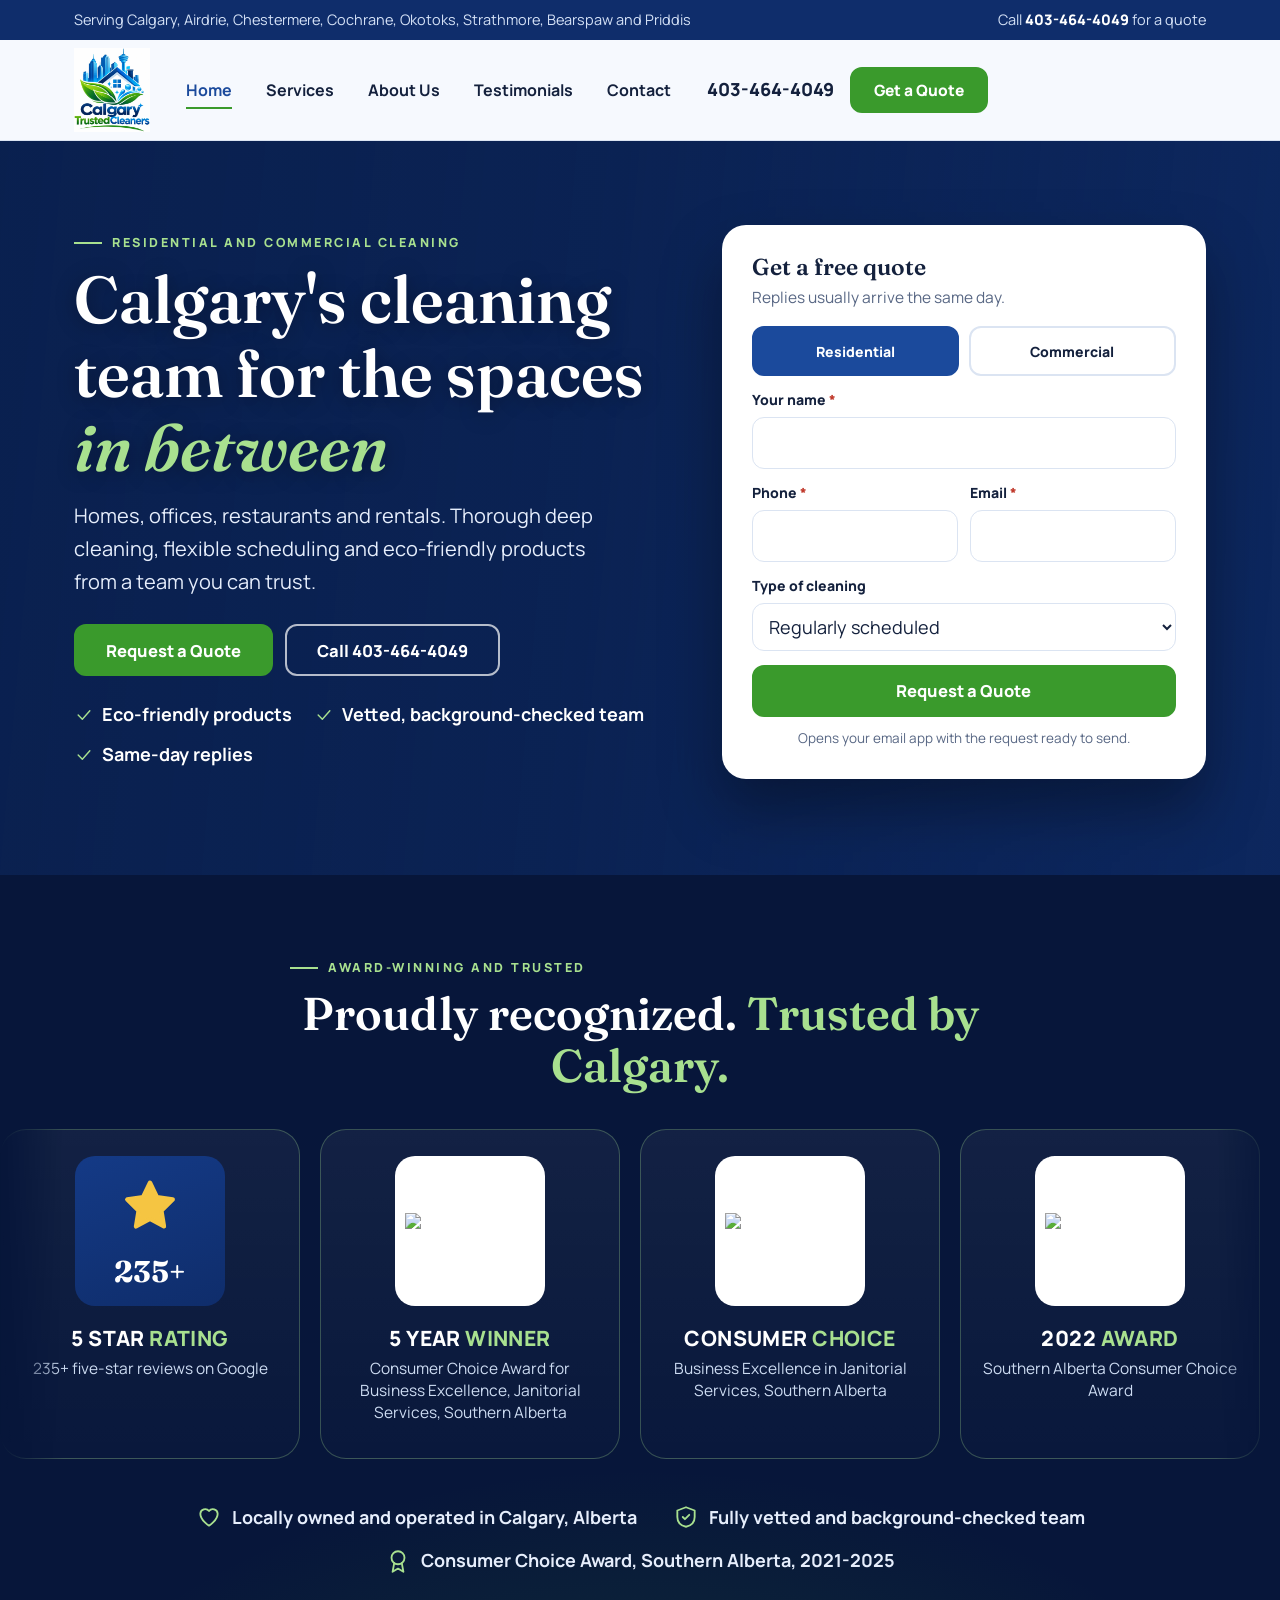
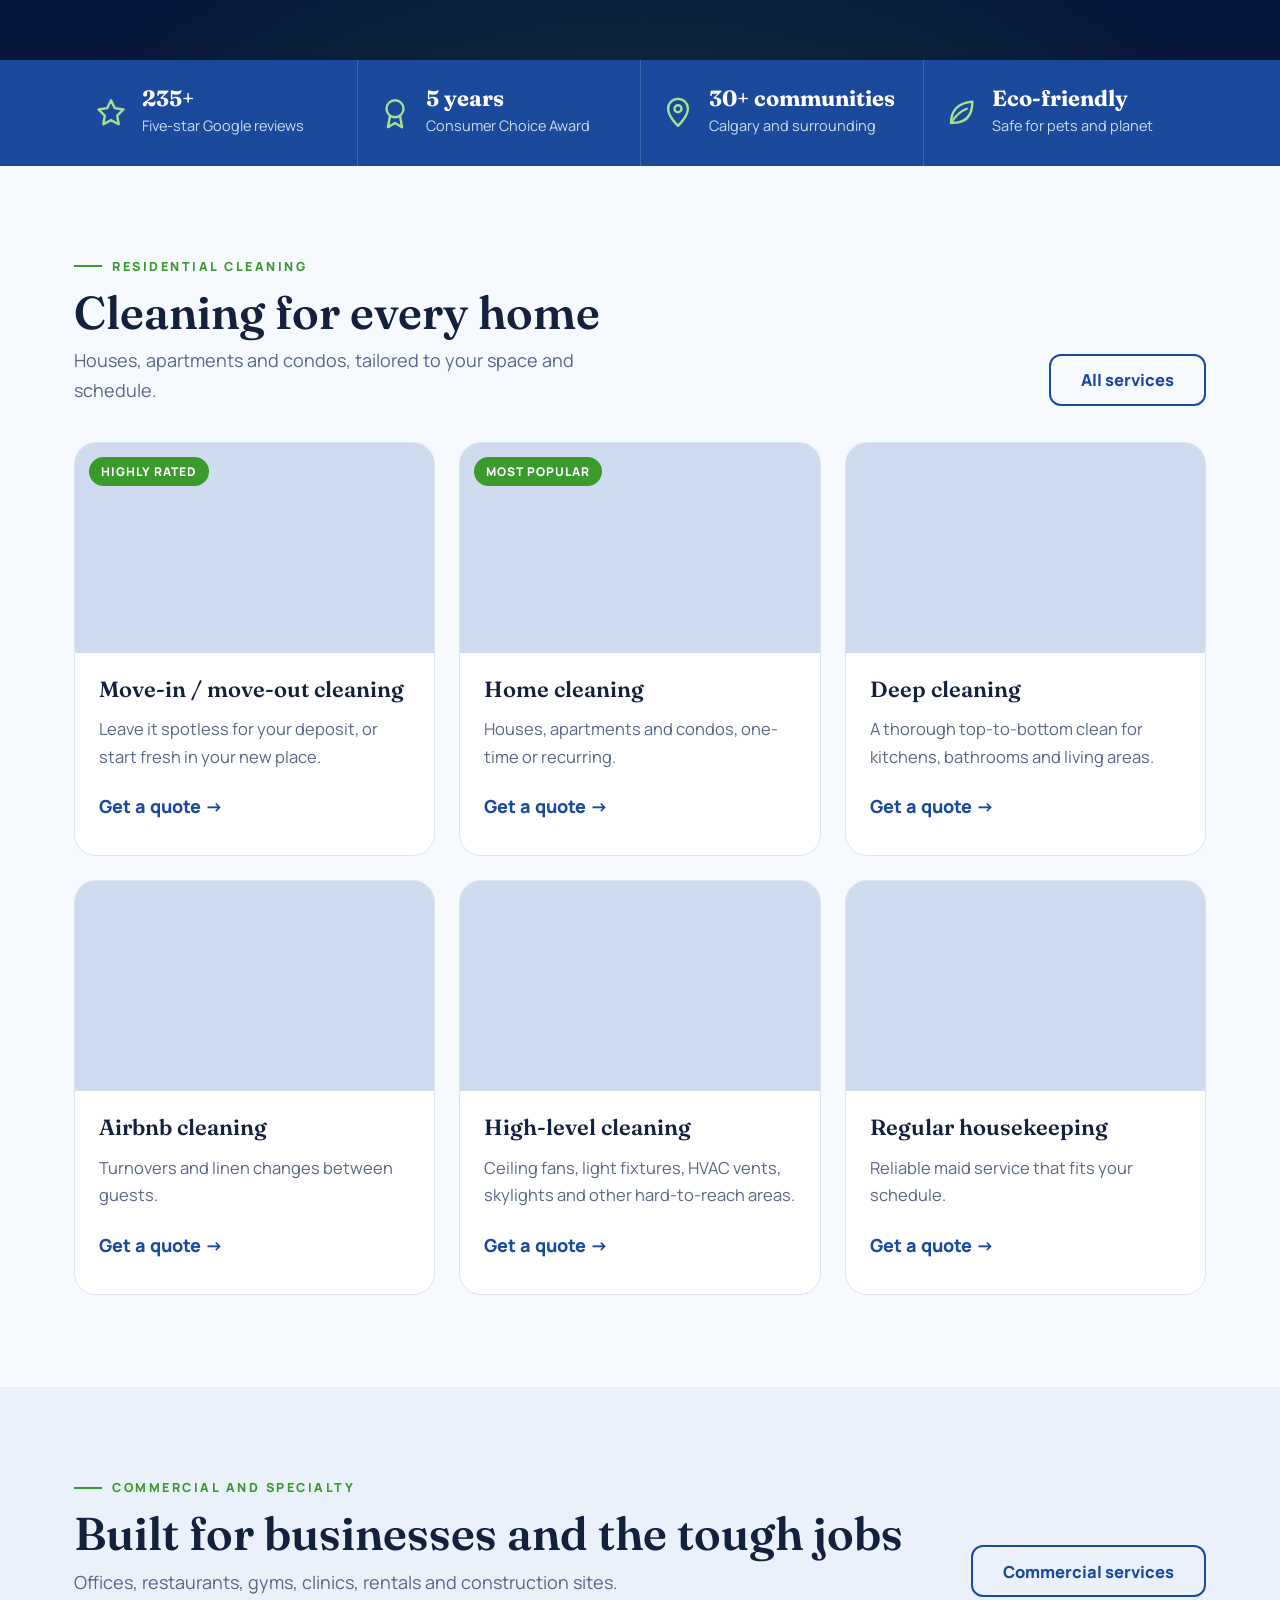
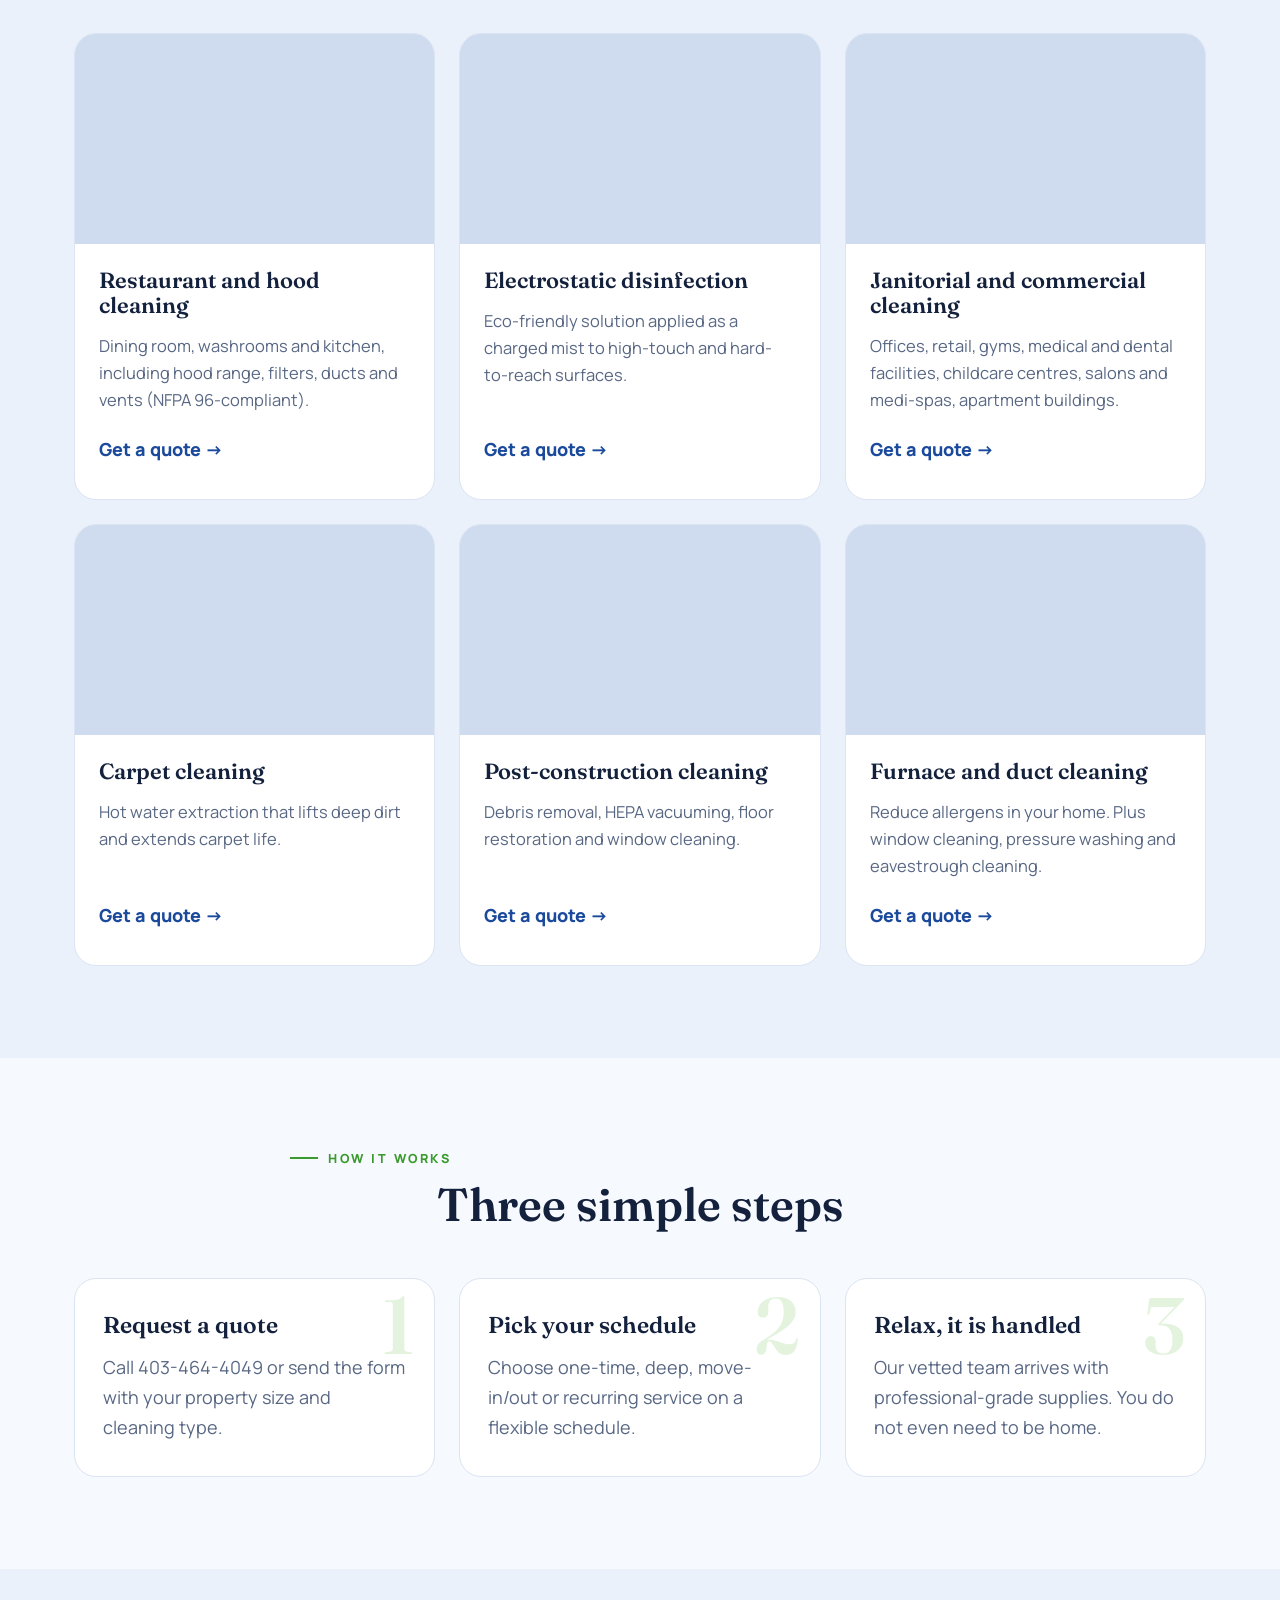
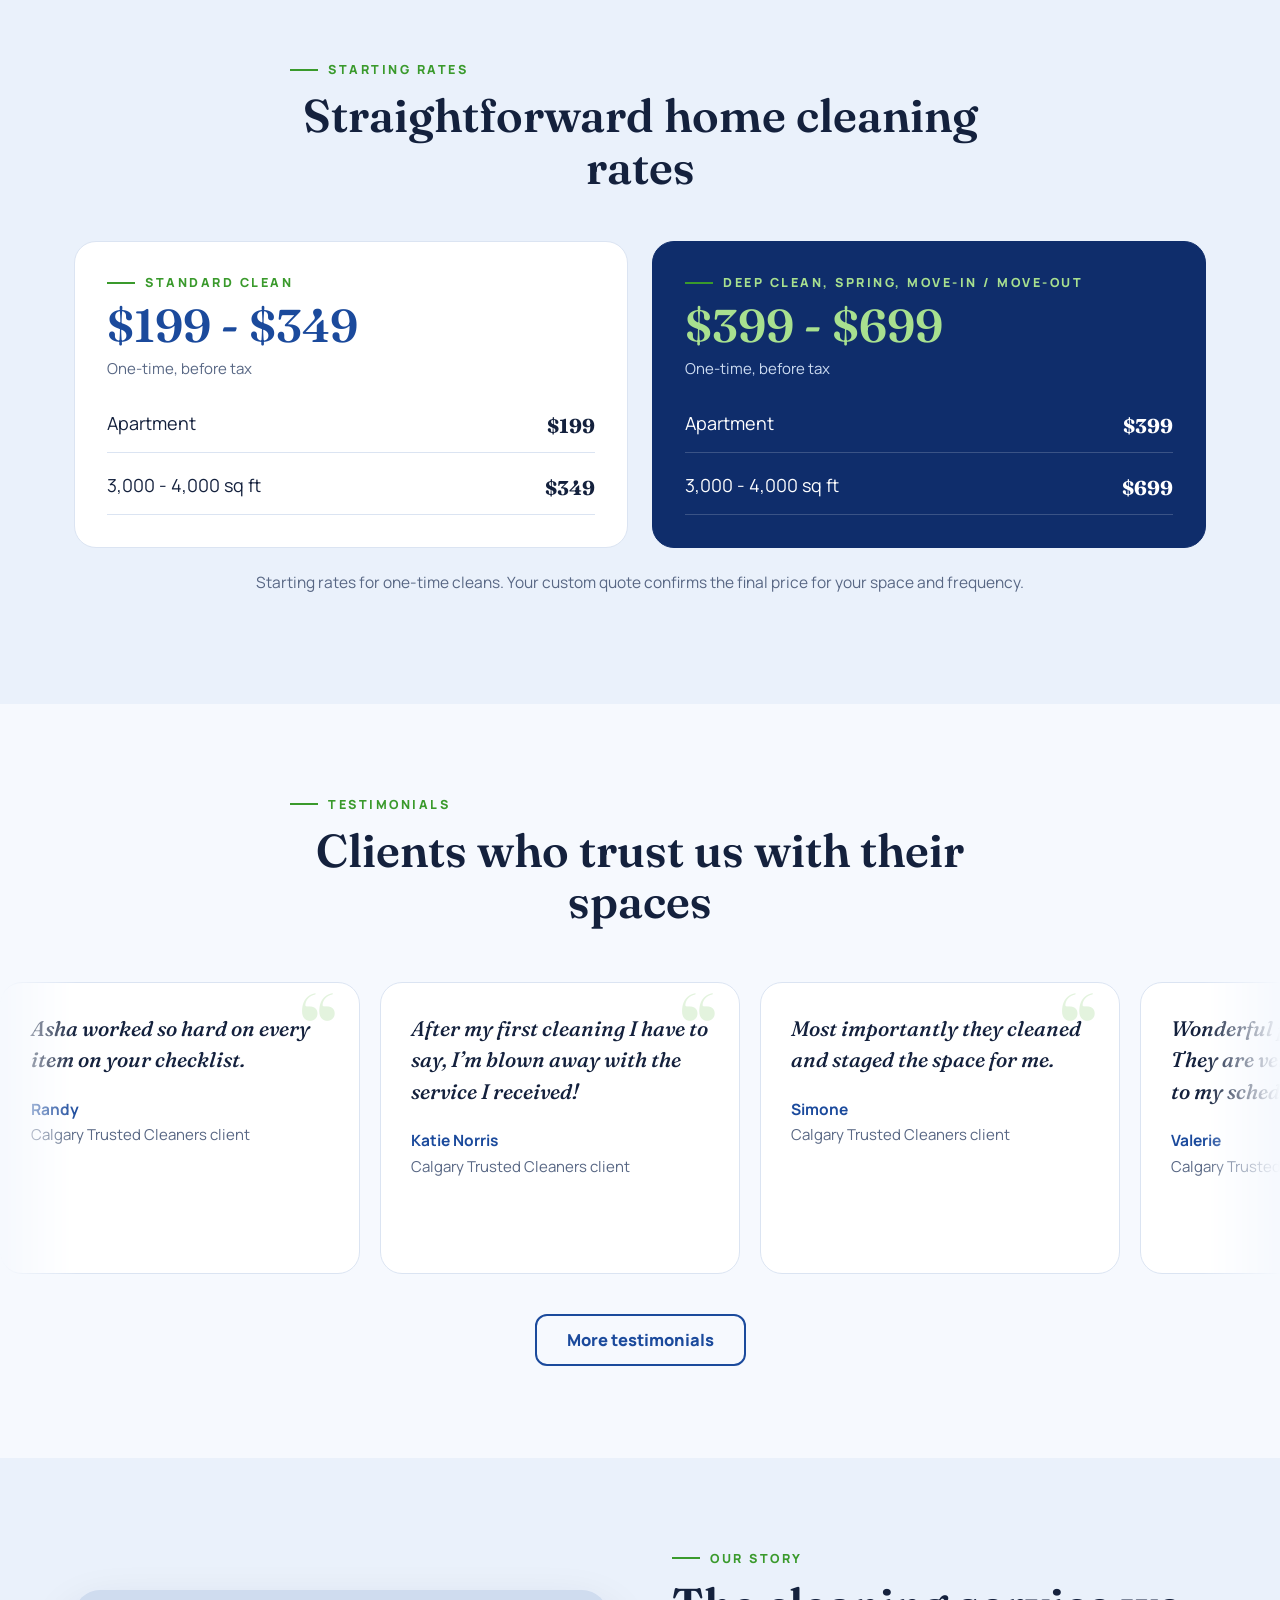
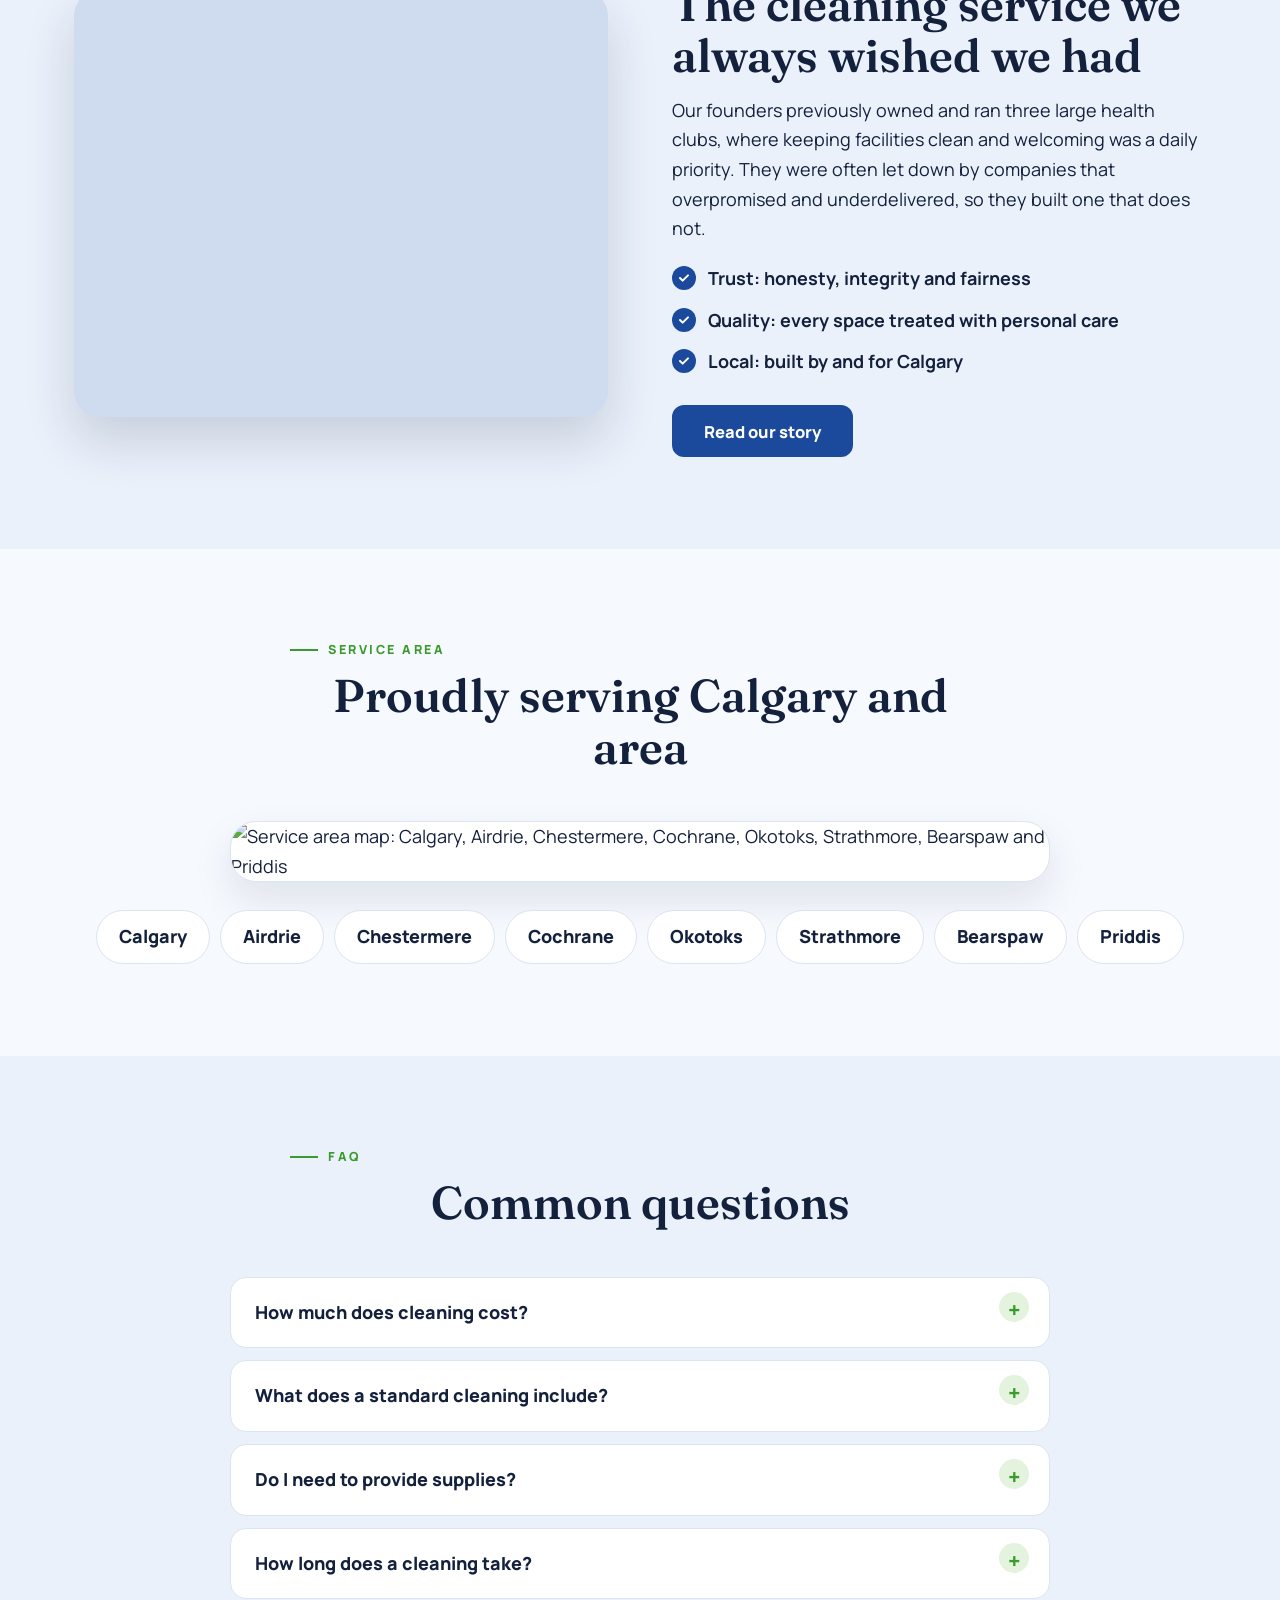
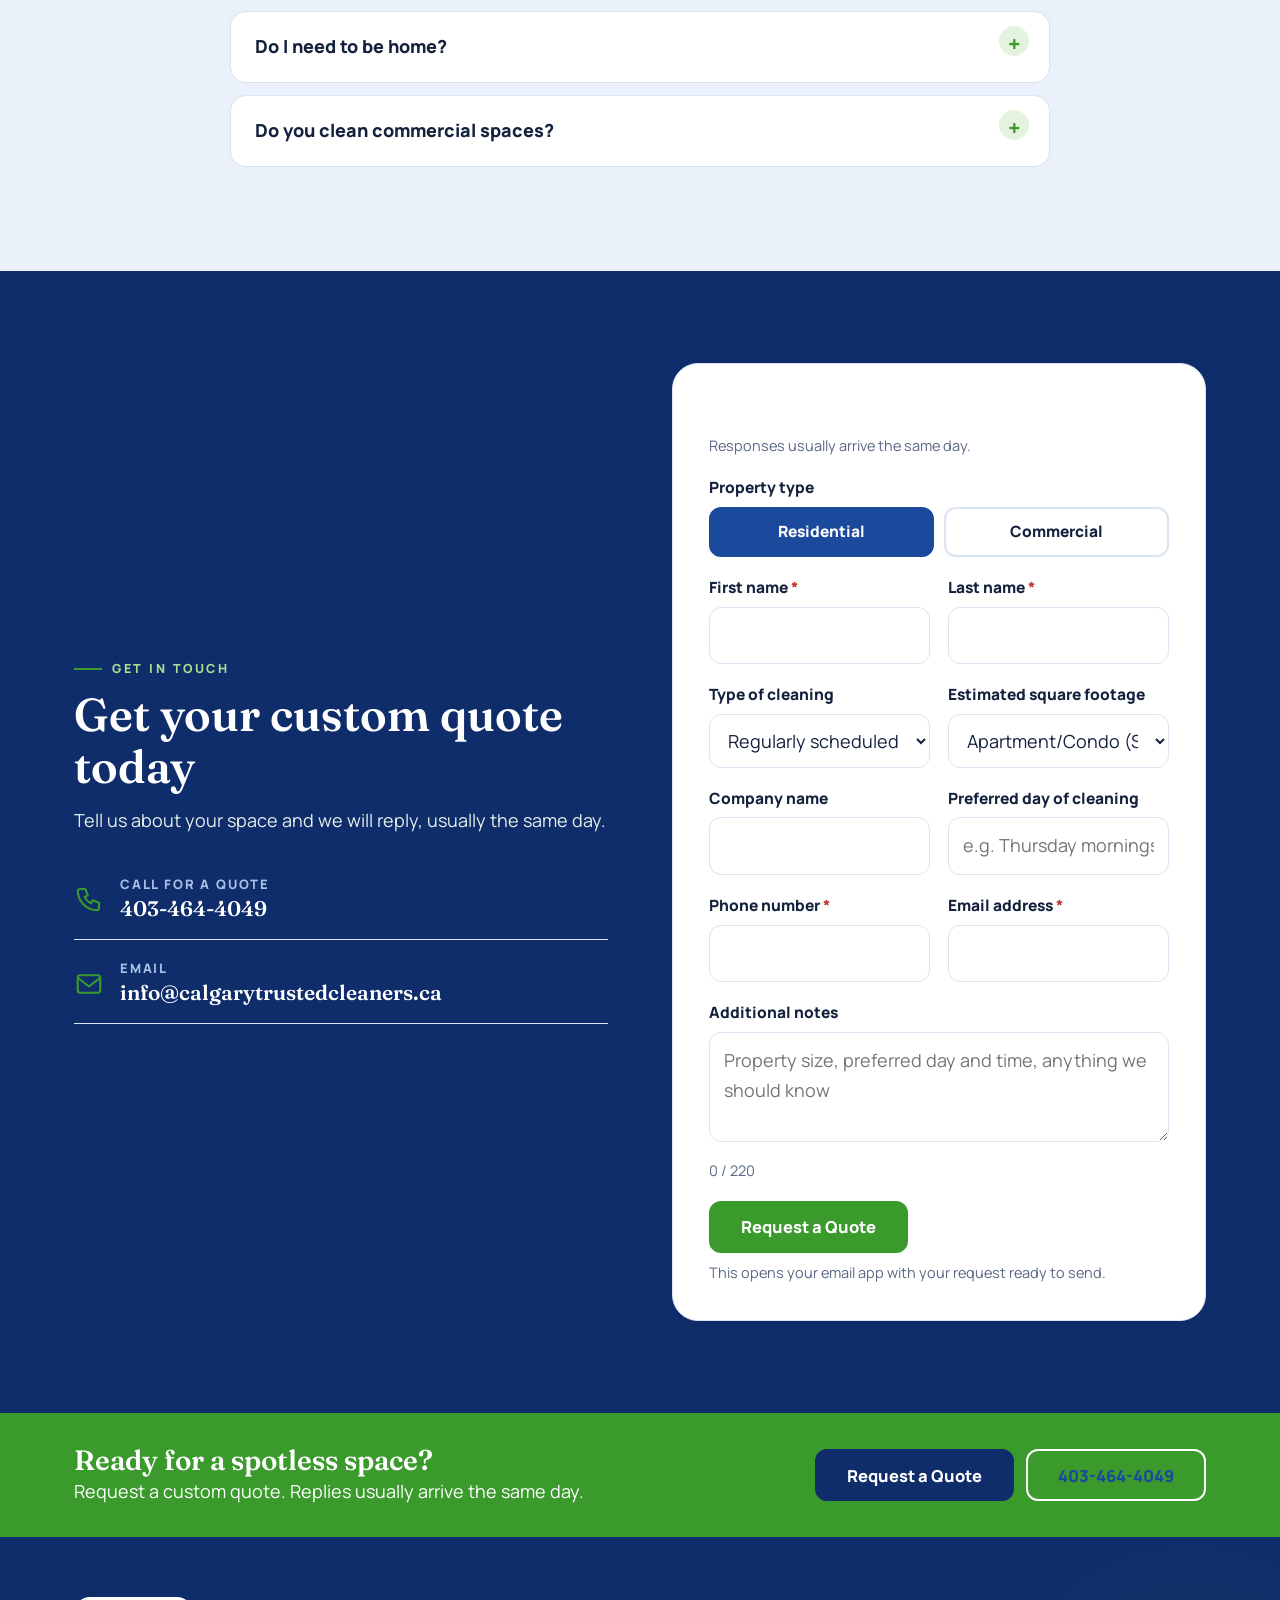
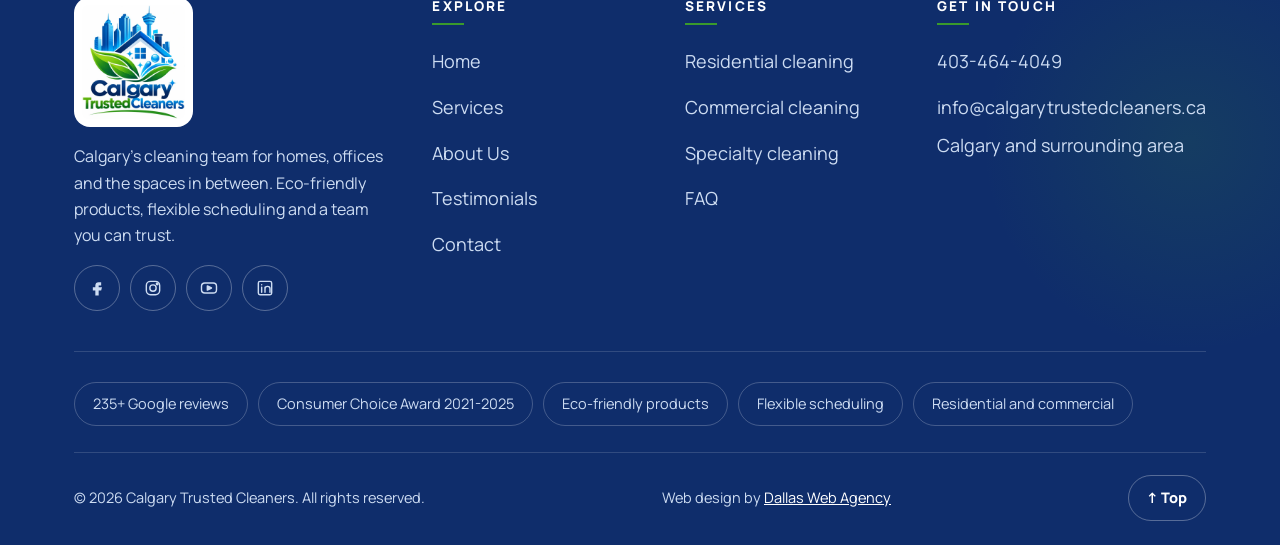
==== commit 31c49395: "Awards section: moving trust cards in dark band Co-Authored-By: Claude Sonnet 5.5 <noreply@anthropic" ====
--- a/index.html
+++ b/index.html
@@ -1,7 +1,7 @@
 <!doctype html><html lang="en-CA" class="js"><head><meta charset="utf-8"><meta name="viewport" content="width=device-width,initial-scale=1"><title>Calgary Trusted Cleaners | Residential and Commercial Cleaning Calgary</title><meta name="description" content="Calgary's cleaning team for homes, offices and the spaces in between. Residential, commercial and specialty cleaning with eco-friendly products. Request a custom quote."><meta name="theme-color" content="#1b4a9c"><link rel="icon" href="assets/logo.webp">
-<link rel="preconnect" href="https://fonts.googleapis.com"><link rel="preconnect" href="https://fonts.gstatic.com" crossorigin><link href="https://fonts.googleapis.com/css2?family=Fraunces:ital,wght@0,500;0,600;0,700;1,500&family=Manrope:wght@400;600;700;800&display=swap" rel="stylesheet"><link rel="stylesheet" href="assets/style.css?v=2"></head><body id="top"><div class="progress" aria-hidden="true"></div>
+<link rel="preconnect" href="https://fonts.googleapis.com"><link rel="preconnect" href="https://fonts.gstatic.com" crossorigin><link href="https://fonts.googleapis.com/css2?family=Fraunces:ital,wght@0,500;0,600;0,700;1,500&family=Manrope:wght@400;600;700;800&display=swap" rel="stylesheet"><link rel="stylesheet" href="assets/style.css?v=3"></head><body id="top"><div class="progress" aria-hidden="true"></div>
 <div class="topbar"><div class="wrap"><span>Serving Calgary, Airdrie, Chestermere, Cochrane, Okotoks, Strathmore, Bearspaw and Priddis</span><span>Call <a href="tel:+14034644049">403-464-4049</a> for a quote</span></div></div>
-<header class="site"><div class="wrap nav"><a class="logo" href="index.html" aria-label="Calgary Trusted Cleaners home"><img src="assets/logo.webp" alt="Calgary Trusted Cleaners" width="640" height="640"></a><nav aria-label="Main"><ul class="menu" id="menu"><li><a href="index.html" class="on">Home</a></li><li><a href="services.html">Services</a></li><li><a href="about.html">About Us</a></li><li><a href="testimonials.html">Testimonials</a></li><li><a href="contact.html">Contact</a></li></ul></nav><div class="cta"><a class="tel" href="tel:+14034644049">403-464-4049</a><a class="btn sm br" href="contact.html#quote">Get a Quote</a><button class="burger" aria-label="Menu" aria-expanded="false" aria-controls="menu"><span></span><span></span><span></span></button></div></div></header><section class="hero2"><div class="bgimg" style="background-image:url(https://calgarytrustedcleaners.com/wp-content/uploads/2025/10/compressed_dining-and-kitchen-area-of-a-cabin-style-airbnb-property-1024x672.jpg)"></div><div class="wrap"><div><div class="eyebrow">Residential and commercial cleaning</div><h1>Calgary's cleaning team for the spaces <em>in between</em></h1><p class="lead">Homes, offices, restaurants and rentals. Thorough deep cleaning, flexible scheduling and eco-friendly products from a team you can trust.</p><div class="acts"><a class="btn br" href="contact.html#quote">Request a Quote</a><a class="btn ghost" href="tel:+14034644049">Call 403-464-4049</a></div><ul class="pts"><li><svg viewBox="0 0 24 24" fill="none" stroke="currentColor" stroke-width="1.7" stroke-linecap="round" stroke-linejoin="round" aria-hidden="true"><path d="M5 12l5 5 9-10"/></svg>Eco-friendly products</li><li><svg viewBox="0 0 24 24" fill="none" stroke="currentColor" stroke-width="1.7" stroke-linecap="round" stroke-linejoin="round" aria-hidden="true"><path d="M5 12l5 5 9-10"/></svg>Vetted, background-checked team</li><li><svg viewBox="0 0 24 24" fill="none" stroke="currentColor" stroke-width="1.7" stroke-linecap="round" stroke-linejoin="round" aria-hidden="true"><path d="M5 12l5 5 9-10"/></svg>Same-day replies</li></ul></div><form class="qc" data-mail="Quick quote request" novalidate><h3>Get a free quote</h3><p class="sub">Replies usually arrive the same day.</p><div class="g"><div class="full"><div class="seg"><label><input type="radio" name="Property" value="Residential" checked><span>Residential</span></label><label><input type="radio" name="Property" value="Commercial"><span>Commercial</span></label></div></div><div class="full"><label for="qn">Your name <i>*</i></label><input id="qn" name="Name" required autocomplete="name"></div><div><label for="qp">Phone <i>*</i></label><input id="qp" name="Phone" type="tel" required autocomplete="tel"></div><div><label for="qe">Email <i>*</i></label><input id="qe" name="Email" type="email" required autocomplete="email"></div><div class="full"><label for="qt">Type of cleaning</label><select id="qt" name="Type of cleaning"><option>Regularly scheduled</option><option>Deep cleaning</option><option>Move-in/Move-out cleaning</option></select></div></div><button class="btn br" type="submit">Request a Quote</button><div class="msg" role="status" aria-live="polite"></div><small>Opens your email app with the request ready to send.</small></form></div></section><div class="awards"><div class="wrap"><b>Award-winning cleaning, five years running</b><div class="row"><img src="https://calgarytrustedcleaners.com/wp-content/uploads/2026/03/Consumer-Award-2025.jpg" alt="Consumer Choice Award 2025" loading="lazy"><img src="https://calgarytrustedcleaners.com/wp-content/uploads/2026/03/CTC-hp-Body-Section01-image01-consumerChoice-award.jpg" alt="Consumer Choice Award 2023" loading="lazy"><img src="https://calgarytrustedcleaners.com/wp-content/uploads/2026/03/Southern_ALBERTA_2022_2_YR_TAG-188w.webp" alt="Consumer Choice Award 2022" loading="lazy"><img src="https://calgarytrustedcleaners.com/wp-content/uploads/2026/03/CTC-hp-Body-Section01-image03-award.jpg" alt="Best in Class Award" loading="lazy"><img src="https://calgarytrustedcleaners.com/wp-content/uploads/2026/03/CTC-hp-Body-Section01-image04-award.webp" alt="Commercial Cleaning Certificate" loading="lazy"><img src="https://calgarytrustedcleaners.com/wp-content/uploads/2026/03/CTC-ourStory-section07-ACE-logo.jpg" alt="Excellence in Cleaning" loading="lazy"></div></div></div><div class="strip"><div class="wrap"><ul><li><svg viewBox="0 0 24 24" fill="none" stroke="currentColor" stroke-width="1.7" stroke-linecap="round" stroke-linejoin="round" aria-hidden="true"><path d="M12 3l2.700 5.600 6.100.9-4.400 4.300 1 6.100L12 17l-5.400 2.900 1-6.100L3.200 9.500l6.100-.9z"/></svg><div><b>235+</b><span>Five-star Google reviews</span></div></li><li><svg viewBox="0 0 24 24" fill="none" stroke="currentColor" stroke-width="1.7" stroke-linecap="round" stroke-linejoin="round" aria-hidden="true"><circle cx="12" cy="9" r="6"/><path d="M8.500 14L7 22l5-3 5 3-1.500-8"/></svg><div><b>5 years</b><span>Consumer Choice Award</span></div></li><li><svg viewBox="0 0 24 24" fill="none" stroke="currentColor" stroke-width="1.7" stroke-linecap="round" stroke-linejoin="round" aria-hidden="true"><path d="M12 21s-7-6.500-7-12a7 7 0 0 1 14 0c0 5.500-7 12-7 12z"/><circle cx="12" cy="9" r="2.500"/></svg><div><b>30+ communities</b><span>Calgary and surrounding</span></div></li><li><svg viewBox="0 0 24 24" fill="none" stroke="currentColor" stroke-width="1.7" stroke-linecap="round" stroke-linejoin="round" aria-hidden="true"><path d="M5 19C5 10 10 5 20 4c0 10-5 15-14 15z"/><path d="M5 19c3-5 6-8 11-10"/></svg><div><b>Eco-friendly</b><span>Safe for pets and planet</span></div></li></ul></div></div>
+<header class="site"><div class="wrap nav"><a class="logo" href="index.html" aria-label="Calgary Trusted Cleaners home"><img src="assets/logo.webp" alt="Calgary Trusted Cleaners" width="640" height="640"></a><nav aria-label="Main"><ul class="menu" id="menu"><li><a href="index.html" class="on">Home</a></li><li><a href="services.html">Services</a></li><li><a href="about.html">About Us</a></li><li><a href="testimonials.html">Testimonials</a></li><li><a href="contact.html">Contact</a></li></ul></nav><div class="cta"><a class="tel" href="tel:+14034644049">403-464-4049</a><a class="btn sm br" href="contact.html#quote">Get a Quote</a><button class="burger" aria-label="Menu" aria-expanded="false" aria-controls="menu"><span></span><span></span><span></span></button></div></div></header><section class="hero2"><div class="bgimg" style="background-image:url(https://calgarytrustedcleaners.com/wp-content/uploads/2025/10/compressed_dining-and-kitchen-area-of-a-cabin-style-airbnb-property-1024x672.jpg)"></div><div class="wrap"><div><div class="eyebrow">Residential and commercial cleaning</div><h1>Calgary's cleaning team for the spaces <em>in between</em></h1><p class="lead">Homes, offices, restaurants and rentals. Thorough deep cleaning, flexible scheduling and eco-friendly products from a team you can trust.</p><div class="acts"><a class="btn br" href="contact.html#quote">Request a Quote</a><a class="btn ghost" href="tel:+14034644049">Call 403-464-4049</a></div><ul class="pts"><li><svg viewBox="0 0 24 24" fill="none" stroke="currentColor" stroke-width="1.7" stroke-linecap="round" stroke-linejoin="round" aria-hidden="true"><path d="M5 12l5 5 9-10"/></svg>Eco-friendly products</li><li><svg viewBox="0 0 24 24" fill="none" stroke="currentColor" stroke-width="1.7" stroke-linecap="round" stroke-linejoin="round" aria-hidden="true"><path d="M5 12l5 5 9-10"/></svg>Vetted, background-checked team</li><li><svg viewBox="0 0 24 24" fill="none" stroke="currentColor" stroke-width="1.7" stroke-linecap="round" stroke-linejoin="round" aria-hidden="true"><path d="M5 12l5 5 9-10"/></svg>Same-day replies</li></ul></div><form class="qc" data-mail="Quick quote request" novalidate><h3>Get a free quote</h3><p class="sub">Replies usually arrive the same day.</p><div class="g"><div class="full"><div class="seg"><label><input type="radio" name="Property" value="Residential" checked><span>Residential</span></label><label><input type="radio" name="Property" value="Commercial"><span>Commercial</span></label></div></div><div class="full"><label for="qn">Your name <i>*</i></label><input id="qn" name="Name" required autocomplete="name"></div><div><label for="qp">Phone <i>*</i></label><input id="qp" name="Phone" type="tel" required autocomplete="tel"></div><div><label for="qe">Email <i>*</i></label><input id="qe" name="Email" type="email" required autocomplete="email"></div><div class="full"><label for="qt">Type of cleaning</label><select id="qt" name="Type of cleaning"><option>Regularly scheduled</option><option>Deep cleaning</option><option>Move-in/Move-out cleaning</option></select></div></div><button class="btn br" type="submit">Request a Quote</button><div class="msg" role="status" aria-live="polite"></div><small>Opens your email app with the request ready to send.</small></form></div></section><section class="aws"><div class="wrap"><div class="head" style="margin-bottom:34px"><div class="eyebrow">Award-winning and trusted</div><h2>Proudly recognized. <em>Trusted by Calgary.</em></h2></div></div><div class="awm"><div class="awt"><div class="ac"><div class="ai gi"><svg viewBox="0 0 24 24" fill="none" stroke="currentColor" stroke-width="1.7" stroke-linecap="round" stroke-linejoin="round" aria-hidden="true"><path d="M12 3l2.700 5.600 6.100.9-4.400 4.300 1 6.100L12 17l-5.400 2.900 1-6.100L3.200 9.500l6.100-.9z"/></svg><strong>235+</strong></div><b>5 star <em>rating</em></b><span>235+ five-star reviews on Google</span></div><div class="ac"><div class="ai"><img src="https://calgarytrustedcleaners.com/wp-content/uploads/2026/03/Consumer-Award-2025.jpg" alt="Consumer Choice Award 2025" loading="lazy"></div><b>5 year <em>winner</em></b><span>Consumer Choice Award for Business Excellence, Janitorial Services, Southern Alberta</span></div><div class="ac"><div class="ai"><img src="https://calgarytrustedcleaners.com/wp-content/uploads/2026/03/CTC-hp-Body-Section01-image01-consumerChoice-award.jpg" alt="Consumer Choice Award 2023" loading="lazy"></div><b>Consumer <em>Choice</em></b><span>Business Excellence in Janitorial Services, Southern Alberta</span></div><div class="ac"><div class="ai"><img src="https://calgarytrustedcleaners.com/wp-content/uploads/2026/03/Southern_ALBERTA_2022_2_YR_TAG-188w.webp" alt="Consumer Choice Award 2022" loading="lazy"></div><b>2022 <em>award</em></b><span>Southern Alberta Consumer Choice Award</span></div><div class="ac"><div class="ai"><img src="https://calgarytrustedcleaners.com/wp-content/uploads/2026/03/CTC-hp-Body-Section01-image03-award.jpg" alt="Best in Class Award" loading="lazy"></div><b>Best in <em>Class</em></b><span>Best in Class Award</span></div><div class="ac"><div class="ai"><img src="https://calgarytrustedcleaners.com/wp-content/uploads/2026/03/CTC-hp-Body-Section01-image04-award.webp" alt="Commercial Cleaning Certificate" loading="lazy"></div><b>Commercial <em>certified</em></b><span>Commercial Cleaning Certificate</span></div><div class="ac"><div class="ai"><img src="https://calgarytrustedcleaners.com/wp-content/uploads/2026/03/CTC-ourStory-section07-ACE-logo.jpg" alt="Excellence in Cleaning" loading="lazy"></div><b>Excellence in <em>Cleaning</em></b><span>Recognized for excellence in cleaning</span></div><div class="ac"><div class="ai gi"><svg viewBox="0 0 24 24" fill="none" stroke="currentColor" stroke-width="1.7" stroke-linecap="round" stroke-linejoin="round" aria-hidden="true"><path d="M12 3l2.700 5.600 6.100.9-4.400 4.300 1 6.100L12 17l-5.400 2.900 1-6.100L3.200 9.500l6.100-.9z"/></svg><strong>235+</strong></div><b>5 star <em>rating</em></b><span>235+ five-star reviews on Google</span></div><div class="ac"><div class="ai"><img src="https://calgarytrustedcleaners.com/wp-content/uploads/2026/03/Consumer-Award-2025.jpg" alt="Consumer Choice Award 2025" loading="lazy"></div><b>5 year <em>winner</em></b><span>Consumer Choice Award for Business Excellence, Janitorial Services, Southern Alberta</span></div><div class="ac"><div class="ai"><img src="https://calgarytrustedcleaners.com/wp-content/uploads/2026/03/CTC-hp-Body-Section01-image01-consumerChoice-award.jpg" alt="Consumer Choice Award 2023" loading="lazy"></div><b>Consumer <em>Choice</em></b><span>Business Excellence in Janitorial Services, Southern Alberta</span></div><div class="ac"><div class="ai"><img src="https://calgarytrustedcleaners.com/wp-content/uploads/2026/03/Southern_ALBERTA_2022_2_YR_TAG-188w.webp" alt="Consumer Choice Award 2022" loading="lazy"></div><b>2022 <em>award</em></b><span>Southern Alberta Consumer Choice Award</span></div><div class="ac"><div class="ai"><img src="https://calgarytrustedcleaners.com/wp-content/uploads/2026/03/CTC-hp-Body-Section01-image03-award.jpg" alt="Best in Class Award" loading="lazy"></div><b>Best in <em>Class</em></b><span>Best in Class Award</span></div><div class="ac"><div class="ai"><img src="https://calgarytrustedcleaners.com/wp-content/uploads/2026/03/CTC-hp-Body-Section01-image04-award.webp" alt="Commercial Cleaning Certificate" loading="lazy"></div><b>Commercial <em>certified</em></b><span>Commercial Cleaning Certificate</span></div><div class="ac"><div class="ai"><img src="https://calgarytrustedcleaners.com/wp-content/uploads/2026/03/CTC-ourStory-section07-ACE-logo.jpg" alt="Excellence in Cleaning" loading="lazy"></div><b>Excellence in <em>Cleaning</em></b><span>Recognized for excellence in cleaning</span></div></div></div><div class="wrap"><ul class="awn"><li><svg viewBox="0 0 24 24" fill="none" stroke="currentColor" stroke-width="1.7" stroke-linecap="round" stroke-linejoin="round" aria-hidden="true"><path d="M12 20s-8-5-8-11a4.500 4.500 0 0 1 8-2.500A4.500 4.500 0 0 1 20 9c0 6-8 11-8 11z"/></svg>Locally owned and operated in Calgary, Alberta</li><li><svg viewBox="0 0 24 24" fill="none" stroke="currentColor" stroke-width="1.7" stroke-linecap="round" stroke-linejoin="round" aria-hidden="true"><path d="M12 3l8 3v6c0 5-3.500 8-8 9-4.500-1-8-4-8-9V6z"/><path d="M9 12l2 2 4-4"/></svg>Fully vetted and background-checked team</li><li><svg viewBox="0 0 24 24" fill="none" stroke="currentColor" stroke-width="1.7" stroke-linecap="round" stroke-linejoin="round" aria-hidden="true"><circle cx="12" cy="9" r="6"/><path d="M8.500 14L7 22l5-3 5 3-1.500-8"/></svg>Consumer Choice Award, Southern Alberta, 2021-2025</li></ul></div></section><div class="strip"><div class="wrap"><ul><li><svg viewBox="0 0 24 24" fill="none" stroke="currentColor" stroke-width="1.7" stroke-linecap="round" stroke-linejoin="round" aria-hidden="true"><path d="M12 3l2.700 5.600 6.100.9-4.400 4.300 1 6.100L12 17l-5.400 2.900 1-6.100L3.200 9.500l6.100-.9z"/></svg><div><b>235+</b><span>Five-star Google reviews</span></div></li><li><svg viewBox="0 0 24 24" fill="none" stroke="currentColor" stroke-width="1.7" stroke-linecap="round" stroke-linejoin="round" aria-hidden="true"><circle cx="12" cy="9" r="6"/><path d="M8.500 14L7 22l5-3 5 3-1.500-8"/></svg><div><b>5 years</b><span>Consumer Choice Award</span></div></li><li><svg viewBox="0 0 24 24" fill="none" stroke="currentColor" stroke-width="1.7" stroke-linecap="round" stroke-linejoin="round" aria-hidden="true"><path d="M12 21s-7-6.500-7-12a7 7 0 0 1 14 0c0 5.500-7 12-7 12z"/><circle cx="12" cy="9" r="2.500"/></svg><div><b>30+ communities</b><span>Calgary and surrounding</span></div></li><li><svg viewBox="0 0 24 24" fill="none" stroke="currentColor" stroke-width="1.7" stroke-linecap="round" stroke-linejoin="round" aria-hidden="true"><path d="M5 19C5 10 10 5 20 4c0 10-5 15-14 15z"/><path d="M5 19c3-5 6-8 11-10"/></svg><div><b>Eco-friendly</b><span>Safe for pets and planet</span></div></li></ul></div></div>
 <section><div class="wrap"><div class="sech"><div><div class="eyebrow">Residential cleaning</div><h2>Cleaning for every home</h2><p>Houses, apartments and condos, tailored to your space and schedule.</p></div><a class="btn line" href="services.html">All services</a></div><div class="pgrid"><a class="pc rv" href="services.html"><div class="im" role="img" aria-label="Move-in / move-out cleaning"><i style="background-image:url(https://calgarytrustedcleaners.com/wp-content/uploads/2024/05/move-out-cleaning-calgary-empty-deposit-back-768x429.png)"></i><span class="tag">Highly rated</span></div><div class="tx"><h3>Move-in / move-out cleaning</h3><p>Leave it spotless for your deposit, or start fresh in your new place.</p><span class="more">Get a quote &rarr;</span></div></a><a class="pc rv" href="services.html"><div class="im" role="img" aria-label="Home cleaning"><i style="background-image:url(https://calgarytrustedcleaners.com/wp-content/uploads/2026/03/post-02-recurring-livingroom-base-825x1024.webp)"></i><span class="tag">Most popular</span></div><div class="tx"><h3>Home cleaning</h3><p>Houses, apartments and condos, one-time or recurring.</p><span class="more">Get a quote &rarr;</span></div></a><a class="pc rv" href="services.html"><div class="im" role="img" aria-label="Deep cleaning"><i style="background-image:url(https://calgarytrustedcleaners.com/wp-content/uploads/2024/05/deep-cleaning-services-calgary-kitchen-living-area-768x512.png)"></i></div><div class="tx"><h3>Deep cleaning</h3><p>A thorough top-to-bottom clean for kitchens, bathrooms and living areas.</p><span class="more">Get a quote &rarr;</span></div></a><a class="pc rv" href="services.html"><div class="im" role="img" aria-label="Airbnb cleaning"><i style="background-image:url(https://calgarytrustedcleaners.com/wp-content/uploads/2025/10/compressed_dining-and-kitchen-area-of-a-cabin-style-airbnb-property-768x504.jpg)"></i></div><div class="tx"><h3>Airbnb cleaning</h3><p>Turnovers and linen changes between guests.</p><span class="more">Get a quote &rarr;</span></div></a><a class="pc rv" href="services.html"><div class="im" role="img" aria-label="High-level cleaning"><i style="background-image:url(https://calgarytrustedcleaners.com/wp-content/uploads/2024/07/high-level-cleaning-bright-modern-home-768x429.webp)"></i></div><div class="tx"><h3>High-level cleaning</h3><p>Ceiling fans, light fixtures, HVAC vents, skylights and other hard-to-reach areas.</p><span class="more">Get a quote &rarr;</span></div></a><a class="pc rv" href="services.html"><div class="im" role="img" aria-label="Regular housekeeping"><i style="background-image:url(https://calgarytrustedcleaners.com/wp-content/uploads/2026/03/a-housekeeper-in-uniform-cleans-a-wooden.jpeg)"></i></div><div class="tx"><h3>Regular housekeeping</h3><p>Reliable maid service that fits your schedule.</p><span class="more">Get a quote &rarr;</span></div></a></div></div></section>
 <section class="soft"><div class="wrap"><div class="sech"><div><div class="eyebrow">Commercial and specialty</div><h2>Built for businesses and the tough jobs</h2><p>Offices, restaurants, gyms, clinics, rentals and construction sites.</p></div><a class="btn line" href="services.html#commercial">Commercial services</a></div><div class="pgrid"><a class="pc rv" href="services.html"><div class="im" role="img" aria-label="Restaurant and hood cleaning"><i style="background-image:url(https://calgarytrustedcleaners.com/wp-content/uploads/2026/10/ctc-restaurant-hood-cleaning-calgary-hero-768x515.jpg)"></i></div><div class="tx"><h3>Restaurant and hood cleaning</h3><p>Dining room, washrooms and kitchen, including hood range, filters, ducts and vents (NFPA 96-compliant).</p><span class="more">Get a quote &rarr;</span></div></a><a class="pc rv" href="services.html"><div class="im" role="img" aria-label="Electrostatic disinfection"><i style="background-image:url(https://calgarytrustedcleaners.com/wp-content/uploads/2025/02/The-Importance-of-Sanitizing-High-Touch-Areas-in-Your-Home-or-Office-Hero-768x504.jpg)"></i></div><div class="tx"><h3>Electrostatic disinfection</h3><p>Eco-friendly solution applied as a charged mist to high-touch and hard-to-reach surfaces.</p><span class="more">Get a quote &rarr;</span></div></a><a class="pc rv" href="services.html"><div class="im" role="img" aria-label="Janitorial and commercial cleaning"><i style="background-image:url(https://calgarytrustedcleaners.com/wp-content/uploads/2026/03/a-brightly-lit-industrial-hallway-with-a.jpeg)"></i></div><div class="tx"><h3>Janitorial and commercial cleaning</h3><p>Offices, retail, gyms, medical and dental facilities, childcare centres, salons and medi-spas, apartment buildings.</p><span class="more">Get a quote &rarr;</span></div></a><a class="pc rv" href="services.html"><div class="im" role="img" aria-label="Carpet cleaning"><i style="background-image:url(https://calgarytrustedcleaners.com/wp-content/uploads/2025/01/why-regular-carpet-cleaning-extends-the-life-of-your-carpets-hero-768x504.jpg)"></i></div><div class="tx"><h3>Carpet cleaning</h3><p>Hot water extraction that lifts deep dirt and extends carpet life.</p><span class="more">Get a quote &rarr;</span></div></a><a class="pc rv" href="services.html"><div class="im" role="img" aria-label="Post-construction cleaning"><i style="background-image:url(https://calgarytrustedcleaners.com/wp-content/uploads/2024/05/post-construction-cleaning-calgary-spotless-new-home-768x429.webp)"></i></div><div class="tx"><h3>Post-construction cleaning</h3><p>Debris removal, HEPA vacuuming, floor restoration and window cleaning.</p><span class="more">Get a quote &rarr;</span></div></a><a class="pc rv" href="services.html"><div class="im" role="img" aria-label="Furnace and duct cleaning"><i style="background-image:url(https://calgarytrustedcleaners.com/wp-content/uploads/2025/02/The-Importance-of-Sanitizing-High-Touch-Areas-in-Your-Home-or-Office-Hero-768x504.jpg)"></i></div><div class="tx"><h3>Furnace and duct cleaning</h3><p>Reduce allergens in your home. Plus window cleaning, pressure washing and eavestrough cleaning.</p><span class="more">Get a quote &rarr;</span></div></a></div></div></section>
 <section><div class="wrap"><div class="head"><div class="eyebrow">How it works</div><h2>Three simple steps</h2></div><ol class="steps"><li class="rv"><h3>Request a quote</h3><p>Call 403-464-4049 or send the form with your property size and cleaning type.</p></li><li class="rv"><h3>Pick your schedule</h3><p>Choose one-time, deep, move-in/out or recurring service on a flexible schedule.</p></li><li class="rv"><h3>Relax, it is handled</h3><p>Our vetted team arrives with professional-grade supplies. You do not even need to be home.</p></li></ol></div></section>
@@ -25,4 +25,4 @@
 <div><h4>Get in touch</h4><ul><li><a href="tel:+14034644049">403-464-4049</a></li><li><a href="mailto:info@calgarytrustedcleaners.ca">info@calgarytrustedcleaners.ca</a></li><li>Calgary and surrounding area</li></ul></div></div>
 <div class="fbadges"><span>235+ Google reviews</span><span>Consumer Choice Award 2021-2025</span><span>Eco-friendly products</span><span>Flexible scheduling</span><span>Residential and commercial</span></div>
 <div class="fbot"><span>&copy; 2026 Calgary Trusted Cleaners. All rights reserved.</span><span>Web design by <a href="https://www.dallaswebagency.us/" target="_blank" rel="noopener">Dallas Web Agency</a></span><a class="totop" href="#top" aria-label="Back to top">&uarr; Top</a></div></div></footer>
-<div class="mbar"><a href="tel:+14034644049">Call Now</a><a href="contact.html#quote">Get a Quote</a></div><script src="assets/main.js?v=1" defer></script></body></html>+<div class="mbar"><a href="tel:+14034644049">Call Now</a><a href="contact.html#quote">Get a Quote</a></div><script src="assets/main.js?v=1" defer></script></body></html>
--- a/assets/style.css
+++ b/assets/style.css
@@ -64,3 +64,10 @@
 @media(max-width:480px){.logo img{height:54px}}
 .awards img{font-size:11px;line-height:1.2;min-width:74px;max-width:150px;object-fit:contain}
 @media(max-width:760px){.awards .row{gap:10px}.awards img{height:56px;max-width:110px}}
+.aws{background:#07163a;color:#fff;padding:84px 0;position:relative;overflow:hidden}.aws:before{content:"";position:absolute;inset:auto -10% -40% -10%;height:70%;background:radial-gradient(ellipse at 50% 100%,rgba(58,154,44,.28),transparent 65%)}.aws .head{position:relative}.aws h2{color:#fff;text-transform:none}.aws h2 em{color:#a8e08f;font-style:normal}.aws .eyebrow{color:#a8e08f}.aws .eyebrow:before{background:#a8e08f}
+.awm{overflow:hidden;position:relative;-webkit-mask-image:linear-gradient(90deg,transparent,#000 5%,#000 95%,transparent);mask-image:linear-gradient(90deg,transparent,#000 5%,#000 95%,transparent)}.awt{display:flex;gap:20px;width:max-content;animation:mq 45s linear infinite;padding:4px 0}.awm:hover .awt{animation-play-state:paused}
+.ac{width:300px;flex:none;border:1px solid rgba(168,224,143,.28);border-radius:26px;padding:26px 22px 28px;text-align:center;background:linear-gradient(180deg,rgba(255,255,255,.05),rgba(255,255,255,.01));display:flex;flex-direction:column;align-items:center;gap:6px;transition:transform .3s,border-color .3s}.ac:hover{transform:translateY(-6px);border-color:#a8e08f}
+.ai{width:150px;height:150px;border-radius:20px;background:#fff;display:grid;place-items:center;padding:10px;margin-bottom:12px;overflow:hidden}.ai img{max-width:100%;max-height:100%;object-fit:contain;font-size:11px}.ai.gi{background:linear-gradient(160deg,#143a86,#0f2d6b);color:#f5c542;flex-direction:column;gap:2px}.ai.gi svg{width:62px;height:62px;fill:#f5c542}.ai.gi strong{font:700 30px var(--hf);color:#fff;line-height:1}
+.ac b{font:800 21px var(--bf);text-transform:uppercase;letter-spacing:.02em}.ac b em{color:#a8e08f;font-style:normal}.ac span{color:#cddcf2;font-size:15.5px;line-height:1.4}
+.awn{list-style:none;margin:40px 0 0;padding:0;display:flex;gap:14px 36px;justify-content:center;flex-wrap:wrap;position:relative}.awn li{display:flex;align-items:center;gap:10px;font-weight:700;color:#e6eefc}.awn svg{width:26px;height:26px;color:#a8e08f}
+@media(max-width:760px){.aws{padding:60px 0}.ac{width:250px}.ai{width:124px;height:124px}.awn{flex-direction:column;align-items:flex-start;gap:12px}}
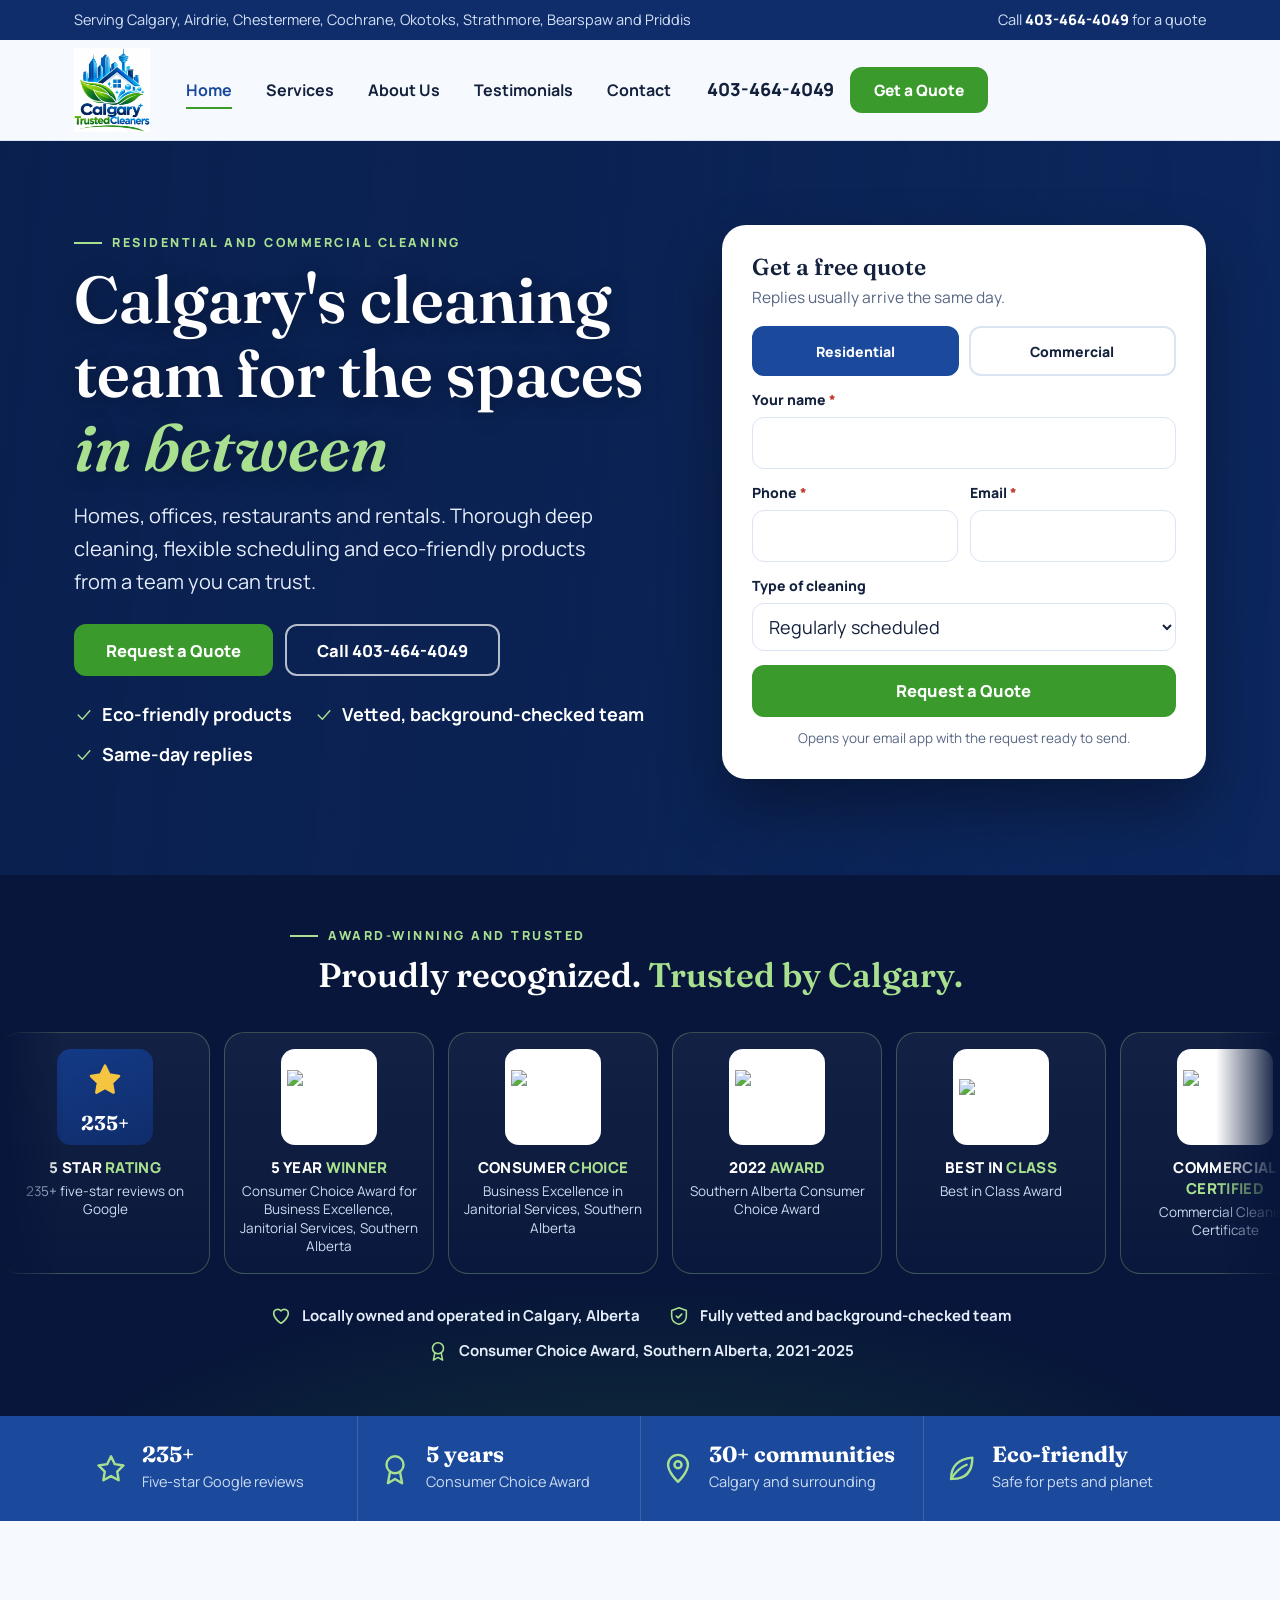
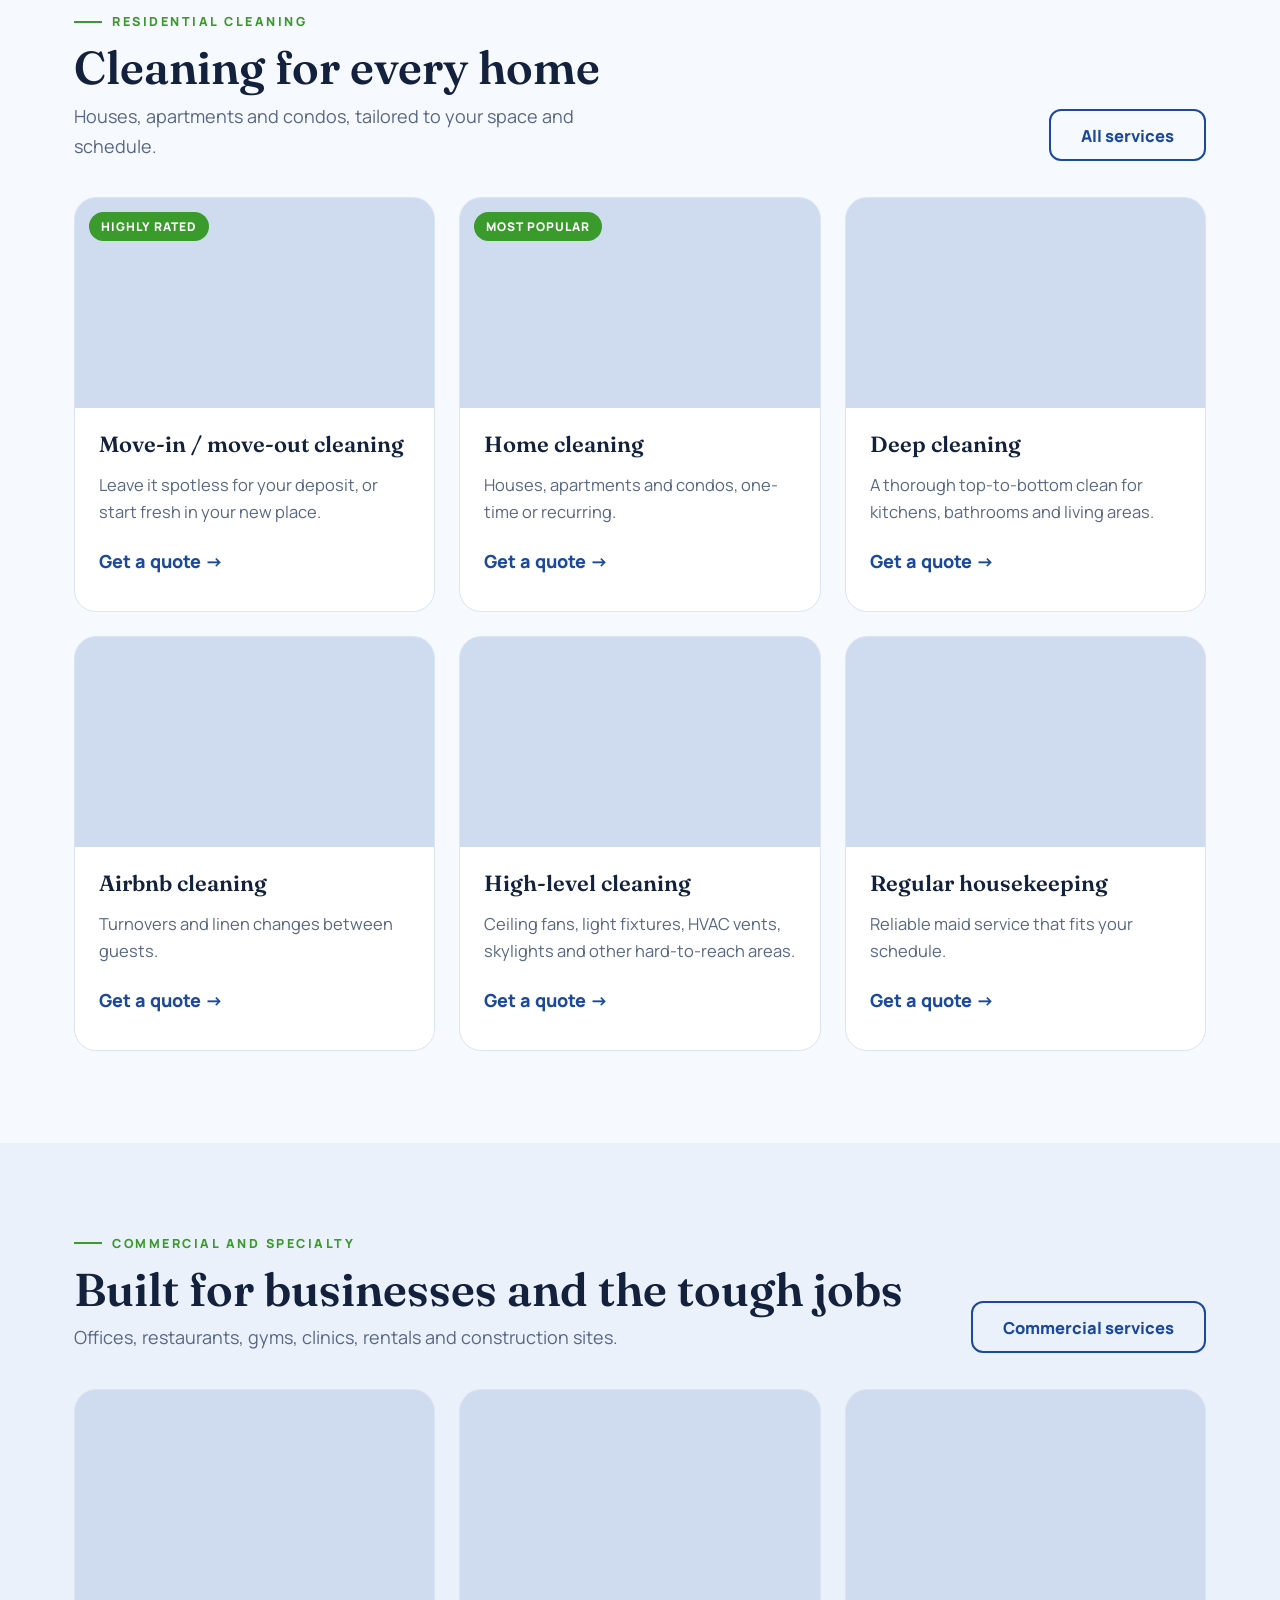
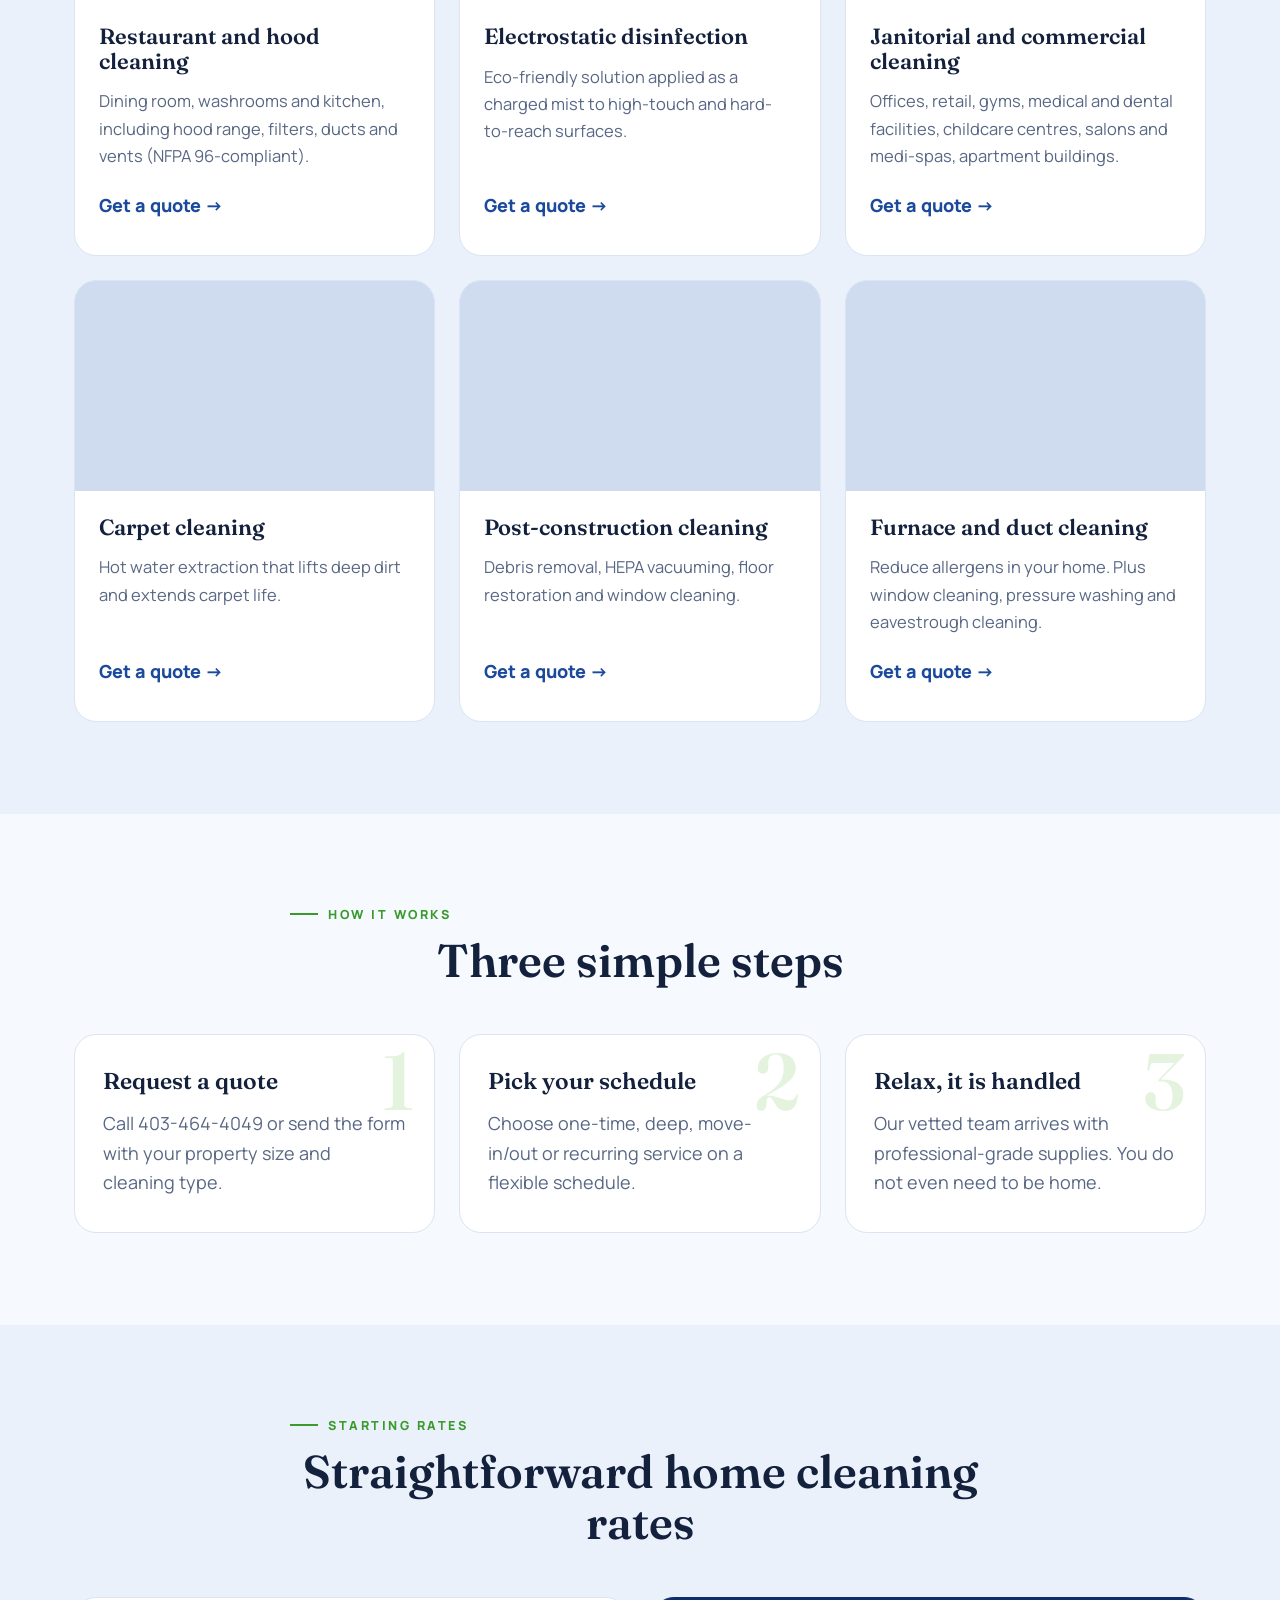
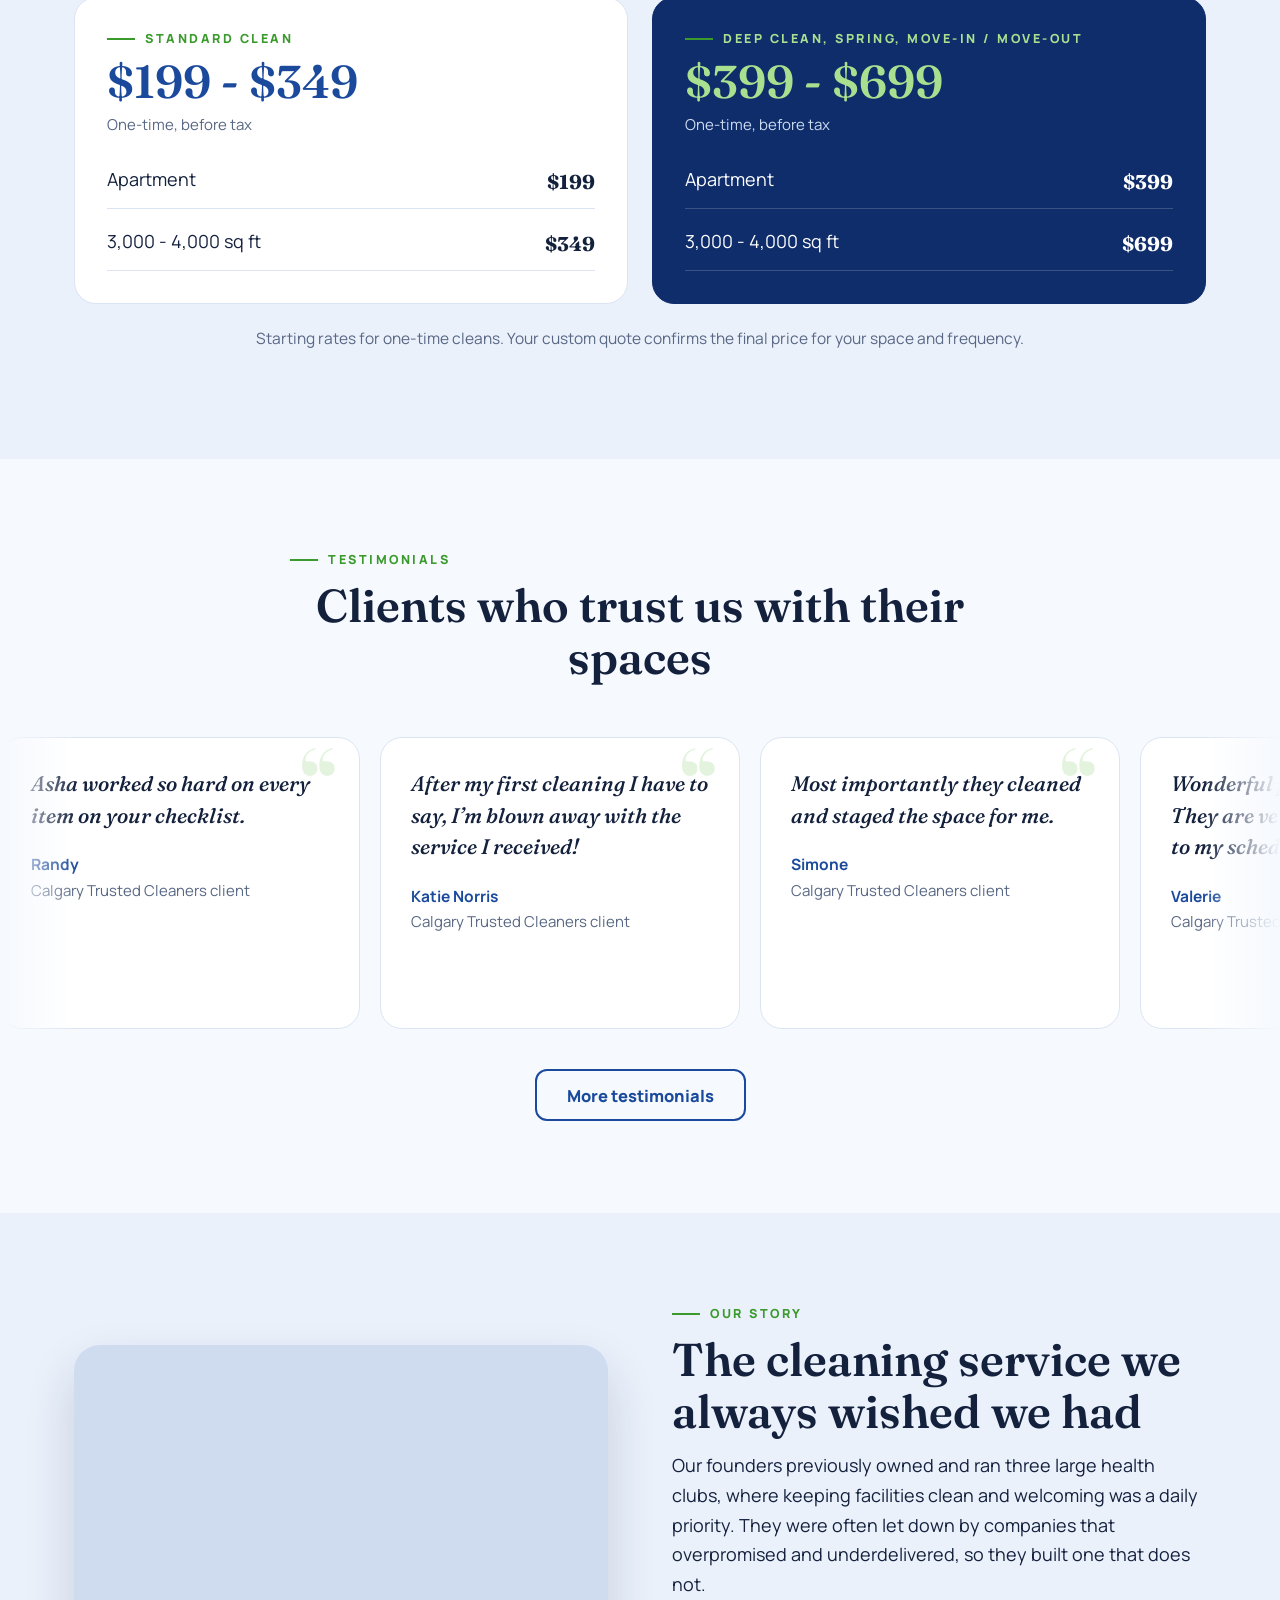
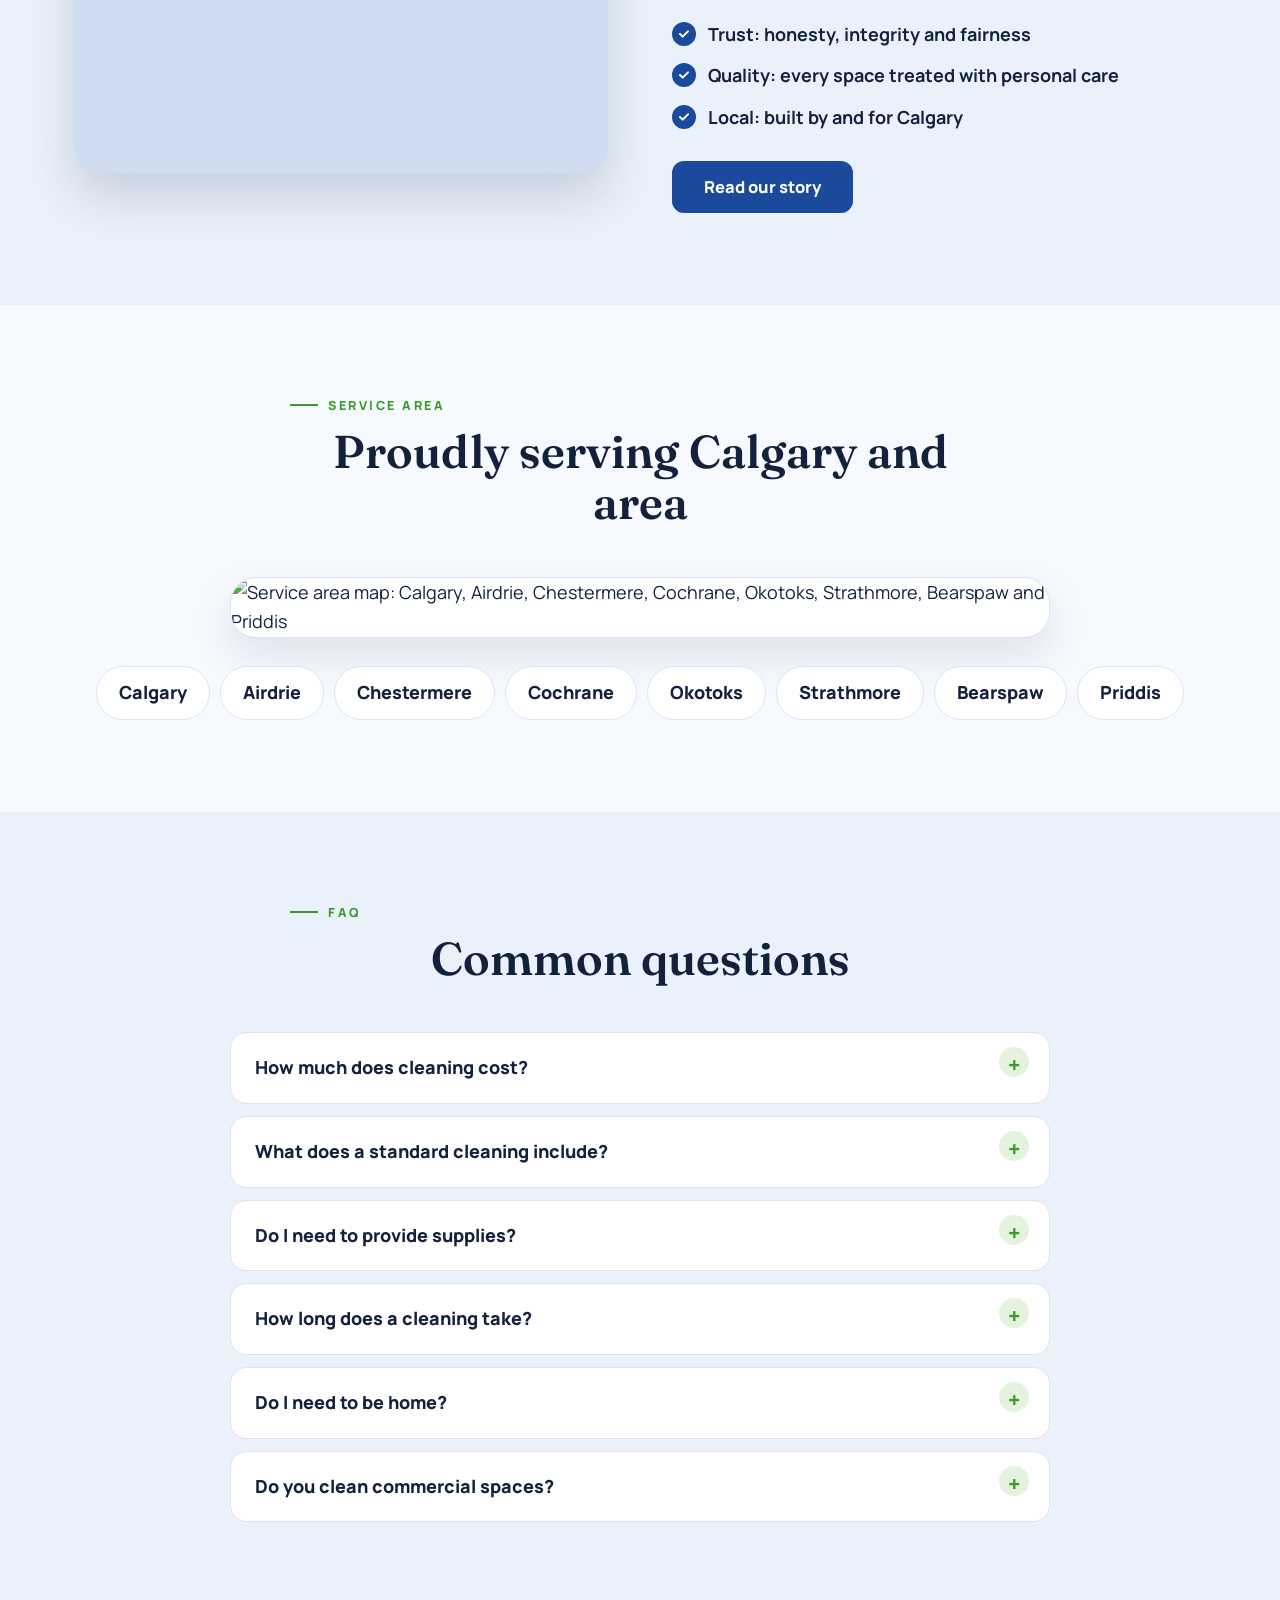
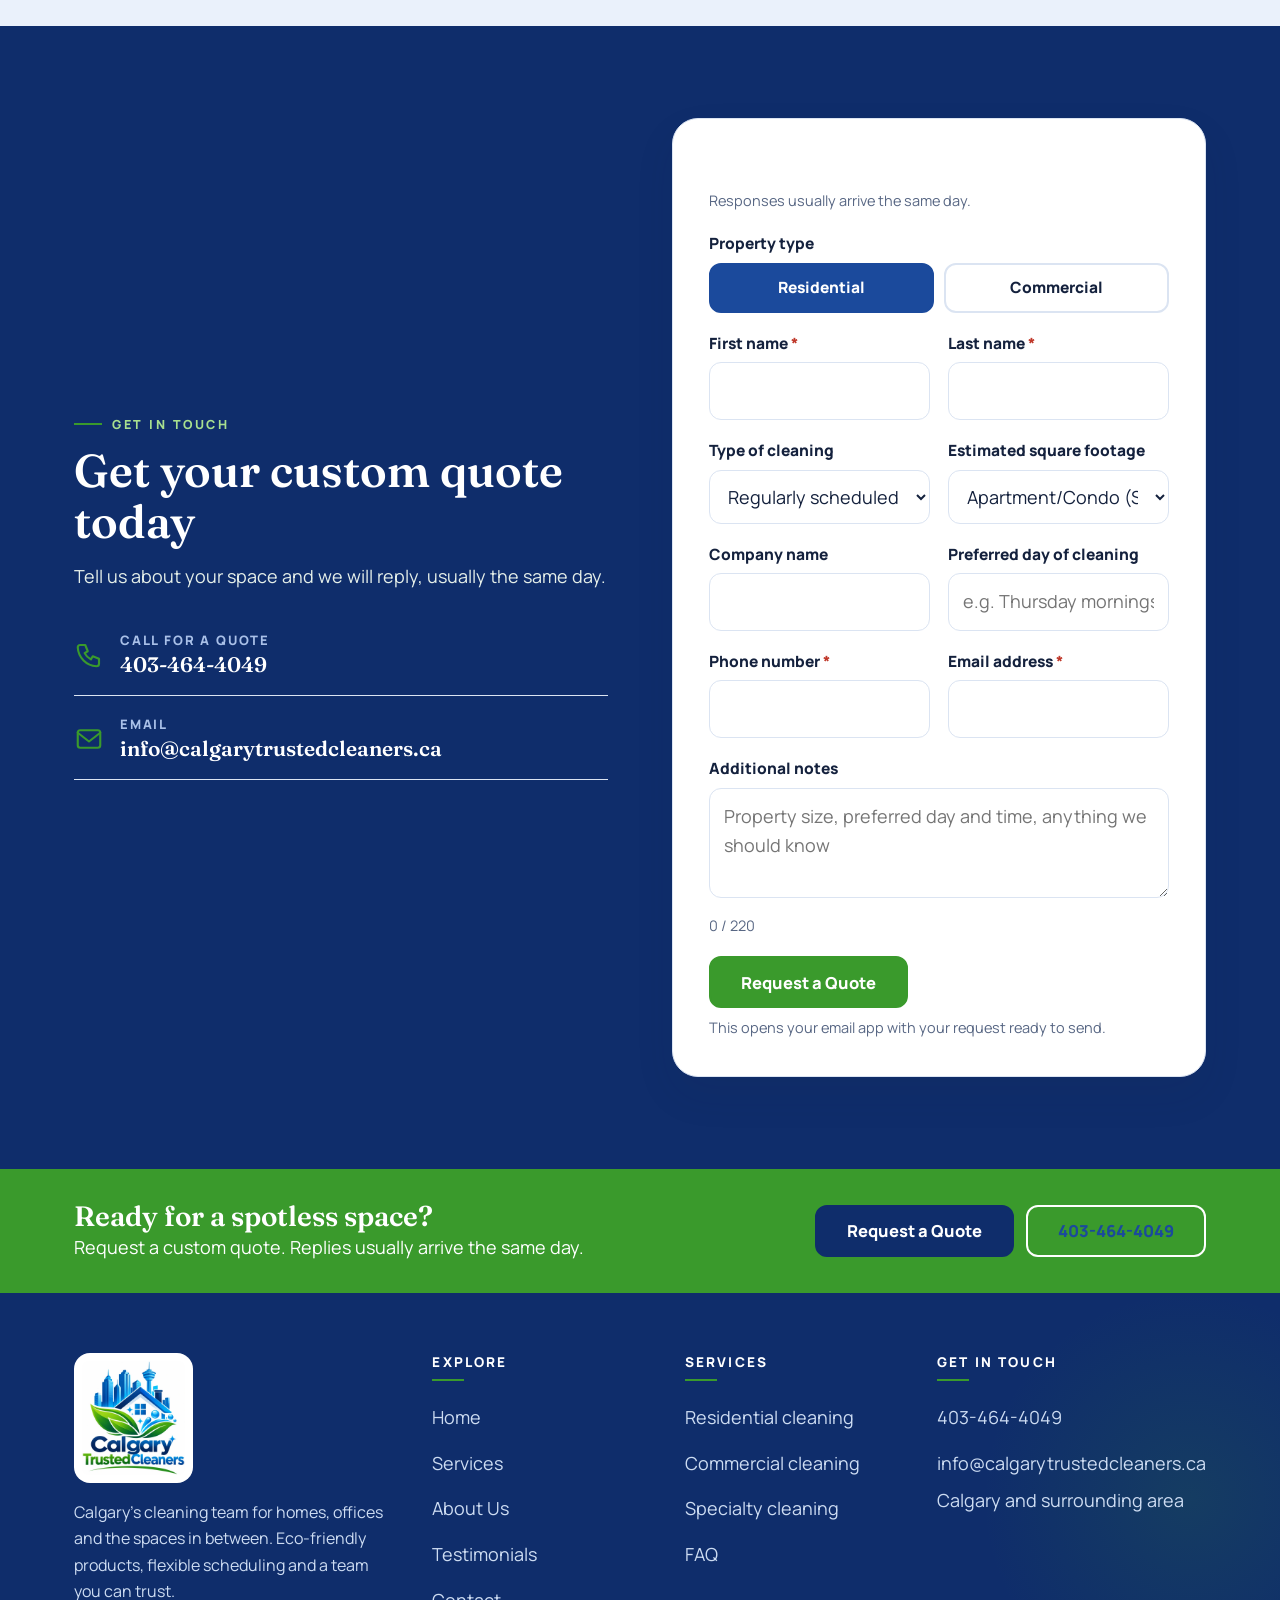
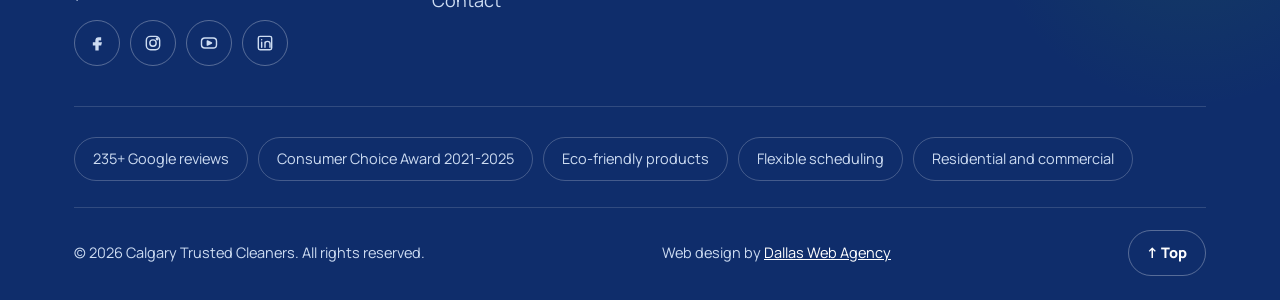
==== commit 3a6704f4: "Make awards section more compact Co-Authored-By: Claude Sonnet 5.5 <noreply@anthropic.com> Claude-Se" ====
--- a/index.html
+++ b/index.html
@@ -1,5 +1,5 @@
 <!doctype html><html lang="en-CA" class="js"><head><meta charset="utf-8"><meta name="viewport" content="width=device-width,initial-scale=1"><title>Calgary Trusted Cleaners | Residential and Commercial Cleaning Calgary</title><meta name="description" content="Calgary's cleaning team for homes, offices and the spaces in between. Residential, commercial and specialty cleaning with eco-friendly products. Request a custom quote."><meta name="theme-color" content="#1b4a9c"><link rel="icon" href="assets/logo.webp">
-<link rel="preconnect" href="https://fonts.googleapis.com"><link rel="preconnect" href="https://fonts.gstatic.com" crossorigin><link href="https://fonts.googleapis.com/css2?family=Fraunces:ital,wght@0,500;0,600;0,700;1,500&family=Manrope:wght@400;600;700;800&display=swap" rel="stylesheet"><link rel="stylesheet" href="assets/style.css?v=3"></head><body id="top"><div class="progress" aria-hidden="true"></div>
+<link rel="preconnect" href="https://fonts.googleapis.com"><link rel="preconnect" href="https://fonts.gstatic.com" crossorigin><link href="https://fonts.googleapis.com/css2?family=Fraunces:ital,wght@0,500;0,600;0,700;1,500&family=Manrope:wght@400;600;700;800&display=swap" rel="stylesheet"><link rel="stylesheet" href="assets/style.css?v=4"></head><body id="top"><div class="progress" aria-hidden="true"></div>
 <div class="topbar"><div class="wrap"><span>Serving Calgary, Airdrie, Chestermere, Cochrane, Okotoks, Strathmore, Bearspaw and Priddis</span><span>Call <a href="tel:+14034644049">403-464-4049</a> for a quote</span></div></div>
 <header class="site"><div class="wrap nav"><a class="logo" href="index.html" aria-label="Calgary Trusted Cleaners home"><img src="assets/logo.webp" alt="Calgary Trusted Cleaners" width="640" height="640"></a><nav aria-label="Main"><ul class="menu" id="menu"><li><a href="index.html" class="on">Home</a></li><li><a href="services.html">Services</a></li><li><a href="about.html">About Us</a></li><li><a href="testimonials.html">Testimonials</a></li><li><a href="contact.html">Contact</a></li></ul></nav><div class="cta"><a class="tel" href="tel:+14034644049">403-464-4049</a><a class="btn sm br" href="contact.html#quote">Get a Quote</a><button class="burger" aria-label="Menu" aria-expanded="false" aria-controls="menu"><span></span><span></span><span></span></button></div></div></header><section class="hero2"><div class="bgimg" style="background-image:url(https://calgarytrustedcleaners.com/wp-content/uploads/2025/10/compressed_dining-and-kitchen-area-of-a-cabin-style-airbnb-property-1024x672.jpg)"></div><div class="wrap"><div><div class="eyebrow">Residential and commercial cleaning</div><h1>Calgary's cleaning team for the spaces <em>in between</em></h1><p class="lead">Homes, offices, restaurants and rentals. Thorough deep cleaning, flexible scheduling and eco-friendly products from a team you can trust.</p><div class="acts"><a class="btn br" href="contact.html#quote">Request a Quote</a><a class="btn ghost" href="tel:+14034644049">Call 403-464-4049</a></div><ul class="pts"><li><svg viewBox="0 0 24 24" fill="none" stroke="currentColor" stroke-width="1.7" stroke-linecap="round" stroke-linejoin="round" aria-hidden="true"><path d="M5 12l5 5 9-10"/></svg>Eco-friendly products</li><li><svg viewBox="0 0 24 24" fill="none" stroke="currentColor" stroke-width="1.7" stroke-linecap="round" stroke-linejoin="round" aria-hidden="true"><path d="M5 12l5 5 9-10"/></svg>Vetted, background-checked team</li><li><svg viewBox="0 0 24 24" fill="none" stroke="currentColor" stroke-width="1.7" stroke-linecap="round" stroke-linejoin="round" aria-hidden="true"><path d="M5 12l5 5 9-10"/></svg>Same-day replies</li></ul></div><form class="qc" data-mail="Quick quote request" novalidate><h3>Get a free quote</h3><p class="sub">Replies usually arrive the same day.</p><div class="g"><div class="full"><div class="seg"><label><input type="radio" name="Property" value="Residential" checked><span>Residential</span></label><label><input type="radio" name="Property" value="Commercial"><span>Commercial</span></label></div></div><div class="full"><label for="qn">Your name <i>*</i></label><input id="qn" name="Name" required autocomplete="name"></div><div><label for="qp">Phone <i>*</i></label><input id="qp" name="Phone" type="tel" required autocomplete="tel"></div><div><label for="qe">Email <i>*</i></label><input id="qe" name="Email" type="email" required autocomplete="email"></div><div class="full"><label for="qt">Type of cleaning</label><select id="qt" name="Type of cleaning"><option>Regularly scheduled</option><option>Deep cleaning</option><option>Move-in/Move-out cleaning</option></select></div></div><button class="btn br" type="submit">Request a Quote</button><div class="msg" role="status" aria-live="polite"></div><small>Opens your email app with the request ready to send.</small></form></div></section><section class="aws"><div class="wrap"><div class="head" style="margin-bottom:34px"><div class="eyebrow">Award-winning and trusted</div><h2>Proudly recognized. <em>Trusted by Calgary.</em></h2></div></div><div class="awm"><div class="awt"><div class="ac"><div class="ai gi"><svg viewBox="0 0 24 24" fill="none" stroke="currentColor" stroke-width="1.7" stroke-linecap="round" stroke-linejoin="round" aria-hidden="true"><path d="M12 3l2.700 5.600 6.100.9-4.400 4.300 1 6.100L12 17l-5.400 2.900 1-6.100L3.200 9.500l6.100-.9z"/></svg><strong>235+</strong></div><b>5 star <em>rating</em></b><span>235+ five-star reviews on Google</span></div><div class="ac"><div class="ai"><img src="https://calgarytrustedcleaners.com/wp-content/uploads/2026/03/Consumer-Award-2025.jpg" alt="Consumer Choice Award 2025" loading="lazy"></div><b>5 year <em>winner</em></b><span>Consumer Choice Award for Business Excellence, Janitorial Services, Southern Alberta</span></div><div class="ac"><div class="ai"><img src="https://calgarytrustedcleaners.com/wp-content/uploads/2026/03/CTC-hp-Body-Section01-image01-consumerChoice-award.jpg" alt="Consumer Choice Award 2023" loading="lazy"></div><b>Consumer <em>Choice</em></b><span>Business Excellence in Janitorial Services, Southern Alberta</span></div><div class="ac"><div class="ai"><img src="https://calgarytrustedcleaners.com/wp-content/uploads/2026/03/Southern_ALBERTA_2022_2_YR_TAG-188w.webp" alt="Consumer Choice Award 2022" loading="lazy"></div><b>2022 <em>award</em></b><span>Southern Alberta Consumer Choice Award</span></div><div class="ac"><div class="ai"><img src="https://calgarytrustedcleaners.com/wp-content/uploads/2026/03/CTC-hp-Body-Section01-image03-award.jpg" alt="Best in Class Award" loading="lazy"></div><b>Best in <em>Class</em></b><span>Best in Class Award</span></div><div class="ac"><div class="ai"><img src="https://calgarytrustedcleaners.com/wp-content/uploads/2026/03/CTC-hp-Body-Section01-image04-award.webp" alt="Commercial Cleaning Certificate" loading="lazy"></div><b>Commercial <em>certified</em></b><span>Commercial Cleaning Certificate</span></div><div class="ac"><div class="ai"><img src="https://calgarytrustedcleaners.com/wp-content/uploads/2026/03/CTC-ourStory-section07-ACE-logo.jpg" alt="Excellence in Cleaning" loading="lazy"></div><b>Excellence in <em>Cleaning</em></b><span>Recognized for excellence in cleaning</span></div><div class="ac"><div class="ai gi"><svg viewBox="0 0 24 24" fill="none" stroke="currentColor" stroke-width="1.7" stroke-linecap="round" stroke-linejoin="round" aria-hidden="true"><path d="M12 3l2.700 5.600 6.100.9-4.400 4.300 1 6.100L12 17l-5.400 2.900 1-6.100L3.200 9.500l6.100-.9z"/></svg><strong>235+</strong></div><b>5 star <em>rating</em></b><span>235+ five-star reviews on Google</span></div><div class="ac"><div class="ai"><img src="https://calgarytrustedcleaners.com/wp-content/uploads/2026/03/Consumer-Award-2025.jpg" alt="Consumer Choice Award 2025" loading="lazy"></div><b>5 year <em>winner</em></b><span>Consumer Choice Award for Business Excellence, Janitorial Services, Southern Alberta</span></div><div class="ac"><div class="ai"><img src="https://calgarytrustedcleaners.com/wp-content/uploads/2026/03/CTC-hp-Body-Section01-image01-consumerChoice-award.jpg" alt="Consumer Choice Award 2023" loading="lazy"></div><b>Consumer <em>Choice</em></b><span>Business Excellence in Janitorial Services, Southern Alberta</span></div><div class="ac"><div class="ai"><img src="https://calgarytrustedcleaners.com/wp-content/uploads/2026/03/Southern_ALBERTA_2022_2_YR_TAG-188w.webp" alt="Consumer Choice Award 2022" loading="lazy"></div><b>2022 <em>award</em></b><span>Southern Alberta Consumer Choice Award</span></div><div class="ac"><div class="ai"><img src="https://calgarytrustedcleaners.com/wp-content/uploads/2026/03/CTC-hp-Body-Section01-image03-award.jpg" alt="Best in Class Award" loading="lazy"></div><b>Best in <em>Class</em></b><span>Best in Class Award</span></div><div class="ac"><div class="ai"><img src="https://calgarytrustedcleaners.com/wp-content/uploads/2026/03/CTC-hp-Body-Section01-image04-award.webp" alt="Commercial Cleaning Certificate" loading="lazy"></div><b>Commercial <em>certified</em></b><span>Commercial Cleaning Certificate</span></div><div class="ac"><div class="ai"><img src="https://calgarytrustedcleaners.com/wp-content/uploads/2026/03/CTC-ourStory-section07-ACE-logo.jpg" alt="Excellence in Cleaning" loading="lazy"></div><b>Excellence in <em>Cleaning</em></b><span>Recognized for excellence in cleaning</span></div></div></div><div class="wrap"><ul class="awn"><li><svg viewBox="0 0 24 24" fill="none" stroke="currentColor" stroke-width="1.7" stroke-linecap="round" stroke-linejoin="round" aria-hidden="true"><path d="M12 20s-8-5-8-11a4.500 4.500 0 0 1 8-2.500A4.500 4.500 0 0 1 20 9c0 6-8 11-8 11z"/></svg>Locally owned and operated in Calgary, Alberta</li><li><svg viewBox="0 0 24 24" fill="none" stroke="currentColor" stroke-width="1.7" stroke-linecap="round" stroke-linejoin="round" aria-hidden="true"><path d="M12 3l8 3v6c0 5-3.500 8-8 9-4.500-1-8-4-8-9V6z"/><path d="M9 12l2 2 4-4"/></svg>Fully vetted and background-checked team</li><li><svg viewBox="0 0 24 24" fill="none" stroke="currentColor" stroke-width="1.7" stroke-linecap="round" stroke-linejoin="round" aria-hidden="true"><circle cx="12" cy="9" r="6"/><path d="M8.500 14L7 22l5-3 5 3-1.500-8"/></svg>Consumer Choice Award, Southern Alberta, 2021-2025</li></ul></div></section><div class="strip"><div class="wrap"><ul><li><svg viewBox="0 0 24 24" fill="none" stroke="currentColor" stroke-width="1.7" stroke-linecap="round" stroke-linejoin="round" aria-hidden="true"><path d="M12 3l2.700 5.600 6.100.9-4.400 4.300 1 6.100L12 17l-5.400 2.900 1-6.100L3.200 9.500l6.100-.9z"/></svg><div><b>235+</b><span>Five-star Google reviews</span></div></li><li><svg viewBox="0 0 24 24" fill="none" stroke="currentColor" stroke-width="1.7" stroke-linecap="round" stroke-linejoin="round" aria-hidden="true"><circle cx="12" cy="9" r="6"/><path d="M8.500 14L7 22l5-3 5 3-1.500-8"/></svg><div><b>5 years</b><span>Consumer Choice Award</span></div></li><li><svg viewBox="0 0 24 24" fill="none" stroke="currentColor" stroke-width="1.7" stroke-linecap="round" stroke-linejoin="round" aria-hidden="true"><path d="M12 21s-7-6.500-7-12a7 7 0 0 1 14 0c0 5.500-7 12-7 12z"/><circle cx="12" cy="9" r="2.500"/></svg><div><b>30+ communities</b><span>Calgary and surrounding</span></div></li><li><svg viewBox="0 0 24 24" fill="none" stroke="currentColor" stroke-width="1.7" stroke-linecap="round" stroke-linejoin="round" aria-hidden="true"><path d="M5 19C5 10 10 5 20 4c0 10-5 15-14 15z"/><path d="M5 19c3-5 6-8 11-10"/></svg><div><b>Eco-friendly</b><span>Safe for pets and planet</span></div></li></ul></div></div>
 <section><div class="wrap"><div class="sech"><div><div class="eyebrow">Residential cleaning</div><h2>Cleaning for every home</h2><p>Houses, apartments and condos, tailored to your space and schedule.</p></div><a class="btn line" href="services.html">All services</a></div><div class="pgrid"><a class="pc rv" href="services.html"><div class="im" role="img" aria-label="Move-in / move-out cleaning"><i style="background-image:url(https://calgarytrustedcleaners.com/wp-content/uploads/2024/05/move-out-cleaning-calgary-empty-deposit-back-768x429.png)"></i><span class="tag">Highly rated</span></div><div class="tx"><h3>Move-in / move-out cleaning</h3><p>Leave it spotless for your deposit, or start fresh in your new place.</p><span class="more">Get a quote &rarr;</span></div></a><a class="pc rv" href="services.html"><div class="im" role="img" aria-label="Home cleaning"><i style="background-image:url(https://calgarytrustedcleaners.com/wp-content/uploads/2026/03/post-02-recurring-livingroom-base-825x1024.webp)"></i><span class="tag">Most popular</span></div><div class="tx"><h3>Home cleaning</h3><p>Houses, apartments and condos, one-time or recurring.</p><span class="more">Get a quote &rarr;</span></div></a><a class="pc rv" href="services.html"><div class="im" role="img" aria-label="Deep cleaning"><i style="background-image:url(https://calgarytrustedcleaners.com/wp-content/uploads/2024/05/deep-cleaning-services-calgary-kitchen-living-area-768x512.png)"></i></div><div class="tx"><h3>Deep cleaning</h3><p>A thorough top-to-bottom clean for kitchens, bathrooms and living areas.</p><span class="more">Get a quote &rarr;</span></div></a><a class="pc rv" href="services.html"><div class="im" role="img" aria-label="Airbnb cleaning"><i style="background-image:url(https://calgarytrustedcleaners.com/wp-content/uploads/2025/10/compressed_dining-and-kitchen-area-of-a-cabin-style-airbnb-property-768x504.jpg)"></i></div><div class="tx"><h3>Airbnb cleaning</h3><p>Turnovers and linen changes between guests.</p><span class="more">Get a quote &rarr;</span></div></a><a class="pc rv" href="services.html"><div class="im" role="img" aria-label="High-level cleaning"><i style="background-image:url(https://calgarytrustedcleaners.com/wp-content/uploads/2024/07/high-level-cleaning-bright-modern-home-768x429.webp)"></i></div><div class="tx"><h3>High-level cleaning</h3><p>Ceiling fans, light fixtures, HVAC vents, skylights and other hard-to-reach areas.</p><span class="more">Get a quote &rarr;</span></div></a><a class="pc rv" href="services.html"><div class="im" role="img" aria-label="Regular housekeeping"><i style="background-image:url(https://calgarytrustedcleaners.com/wp-content/uploads/2026/03/a-housekeeper-in-uniform-cleans-a-wooden.jpeg)"></i></div><div class="tx"><h3>Regular housekeeping</h3><p>Reliable maid service that fits your schedule.</p><span class="more">Get a quote &rarr;</span></div></a></div></div></section>
@@ -25,4 +25,4 @@
 <div><h4>Get in touch</h4><ul><li><a href="tel:+14034644049">403-464-4049</a></li><li><a href="mailto:info@calgarytrustedcleaners.ca">info@calgarytrustedcleaners.ca</a></li><li>Calgary and surrounding area</li></ul></div></div>
 <div class="fbadges"><span>235+ Google reviews</span><span>Consumer Choice Award 2021-2025</span><span>Eco-friendly products</span><span>Flexible scheduling</span><span>Residential and commercial</span></div>
 <div class="fbot"><span>&copy; 2026 Calgary Trusted Cleaners. All rights reserved.</span><span>Web design by <a href="https://www.dallaswebagency.us/" target="_blank" rel="noopener">Dallas Web Agency</a></span><a class="totop" href="#top" aria-label="Back to top">&uarr; Top</a></div></div></footer>
-<div class="mbar"><a href="tel:+14034644049">Call Now</a><a href="contact.html#quote">Get a Quote</a></div><script src="assets/main.js?v=1" defer></script></body></html>
+<div class="mbar"><a href="tel:+14034644049">Call Now</a><a href="contact.html#quote">Get a Quote</a></div><script src="assets/main.js?v=1" defer></script></body></html>
--- a/assets/style.css
+++ b/assets/style.css
@@ -71,3 +71,9 @@
 .ac b{font:800 21px var(--bf);text-transform:uppercase;letter-spacing:.02em}.ac b em{color:#a8e08f;font-style:normal}.ac span{color:#cddcf2;font-size:15.5px;line-height:1.4}
 .awn{list-style:none;margin:40px 0 0;padding:0;display:flex;gap:14px 36px;justify-content:center;flex-wrap:wrap;position:relative}.awn li{display:flex;align-items:center;gap:10px;font-weight:700;color:#e6eefc}.awn svg{width:26px;height:26px;color:#a8e08f}
 @media(max-width:760px){.aws{padding:60px 0}.ac{width:250px}.ai{width:124px;height:124px}.awn{flex-direction:column;align-items:flex-start;gap:12px}}
+/* awards: compact */
+.aws{padding:52px 0}.aws .head{margin-bottom:24px}.aws h2{font-size:clamp(24px,3vw,34px)}.awt{gap:14px}
+.ac{width:210px;border-radius:20px;padding:16px 14px 18px;gap:4px}.ai{width:96px;height:96px;border-radius:14px;padding:6px;margin-bottom:8px}.ai.gi svg{width:38px;height:38px}.ai.gi strong{font-size:20px}
+.ac b{font-size:15px}.ac span{font-size:13.5px;line-height:1.35}
+.awn{margin-top:26px;gap:10px 28px}.awn li{font-size:15px}.awn svg{width:22px;height:22px}
+@media(max-width:760px){.aws{padding:40px 0}.ac{width:180px}.ai{width:80px;height:80px}.ac b{font-size:14px}.ac span{font-size:13px}.awn li{font-size:14.5px}}
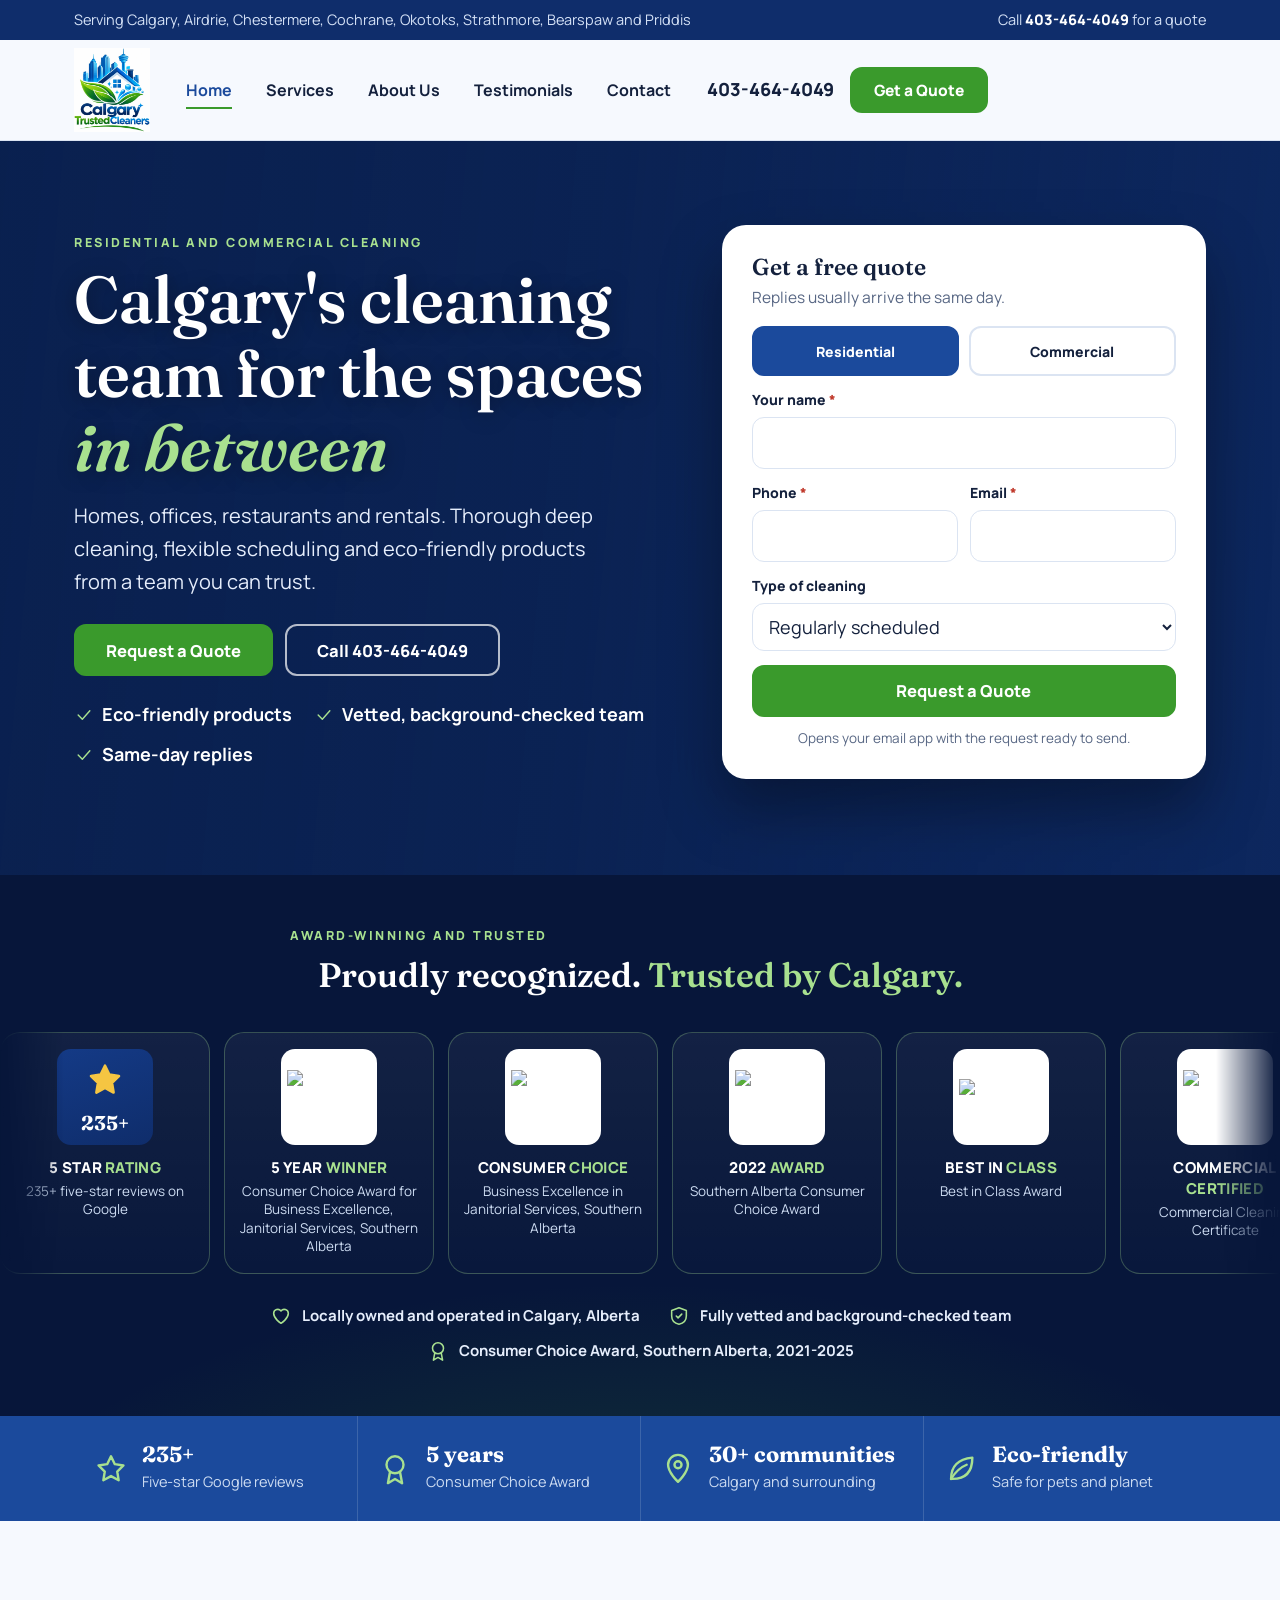
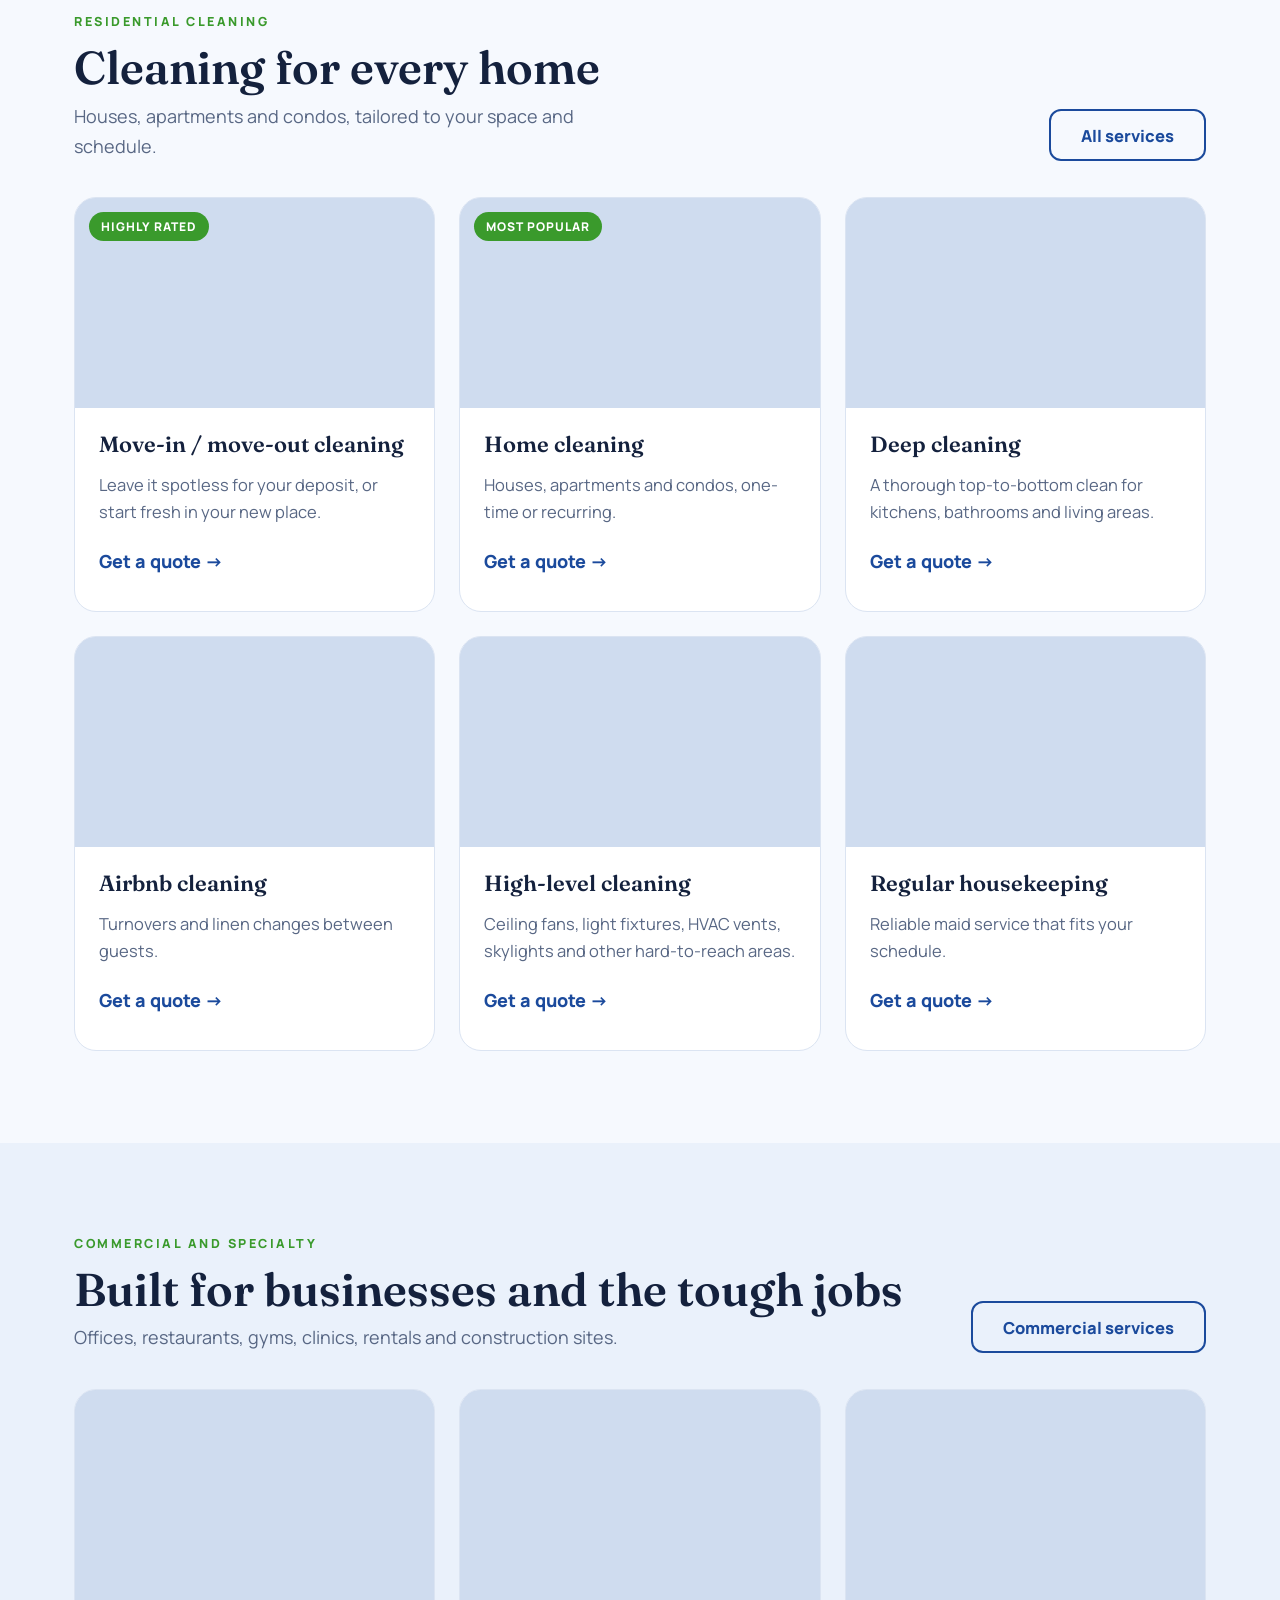
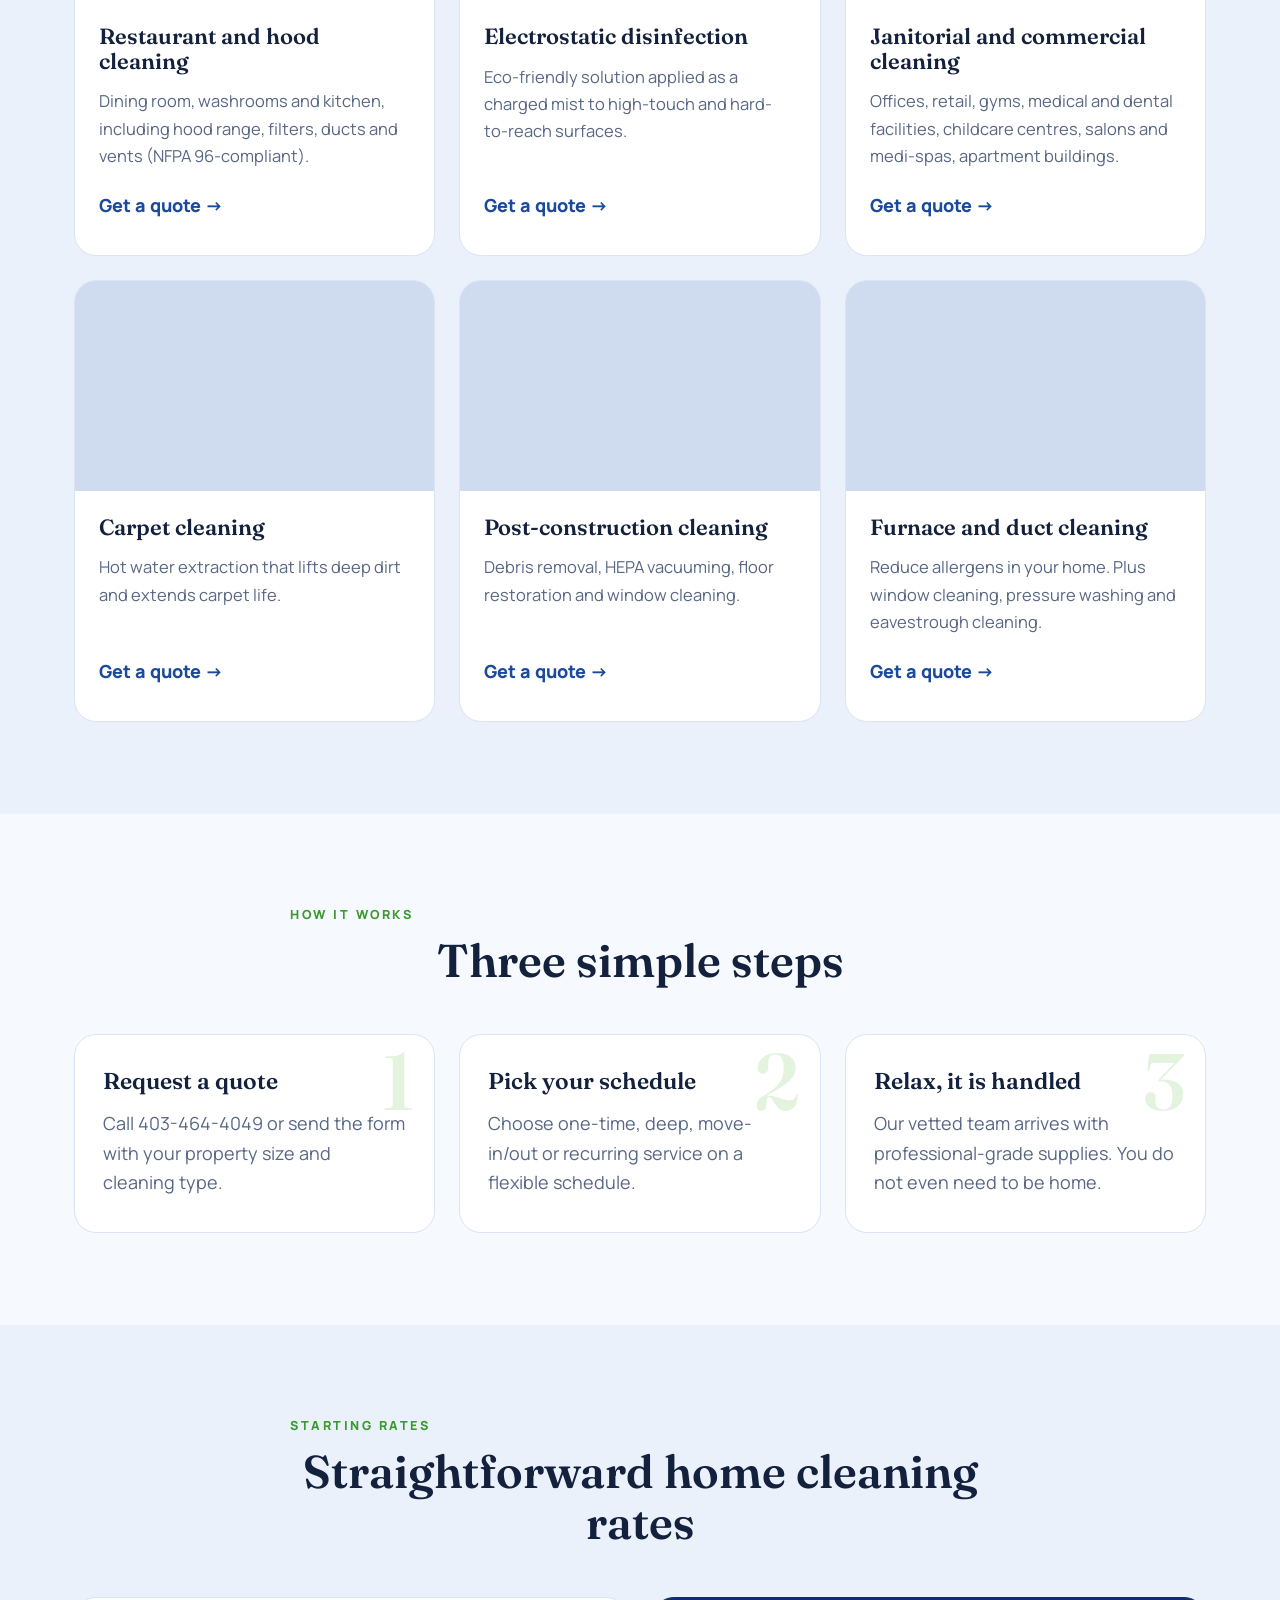
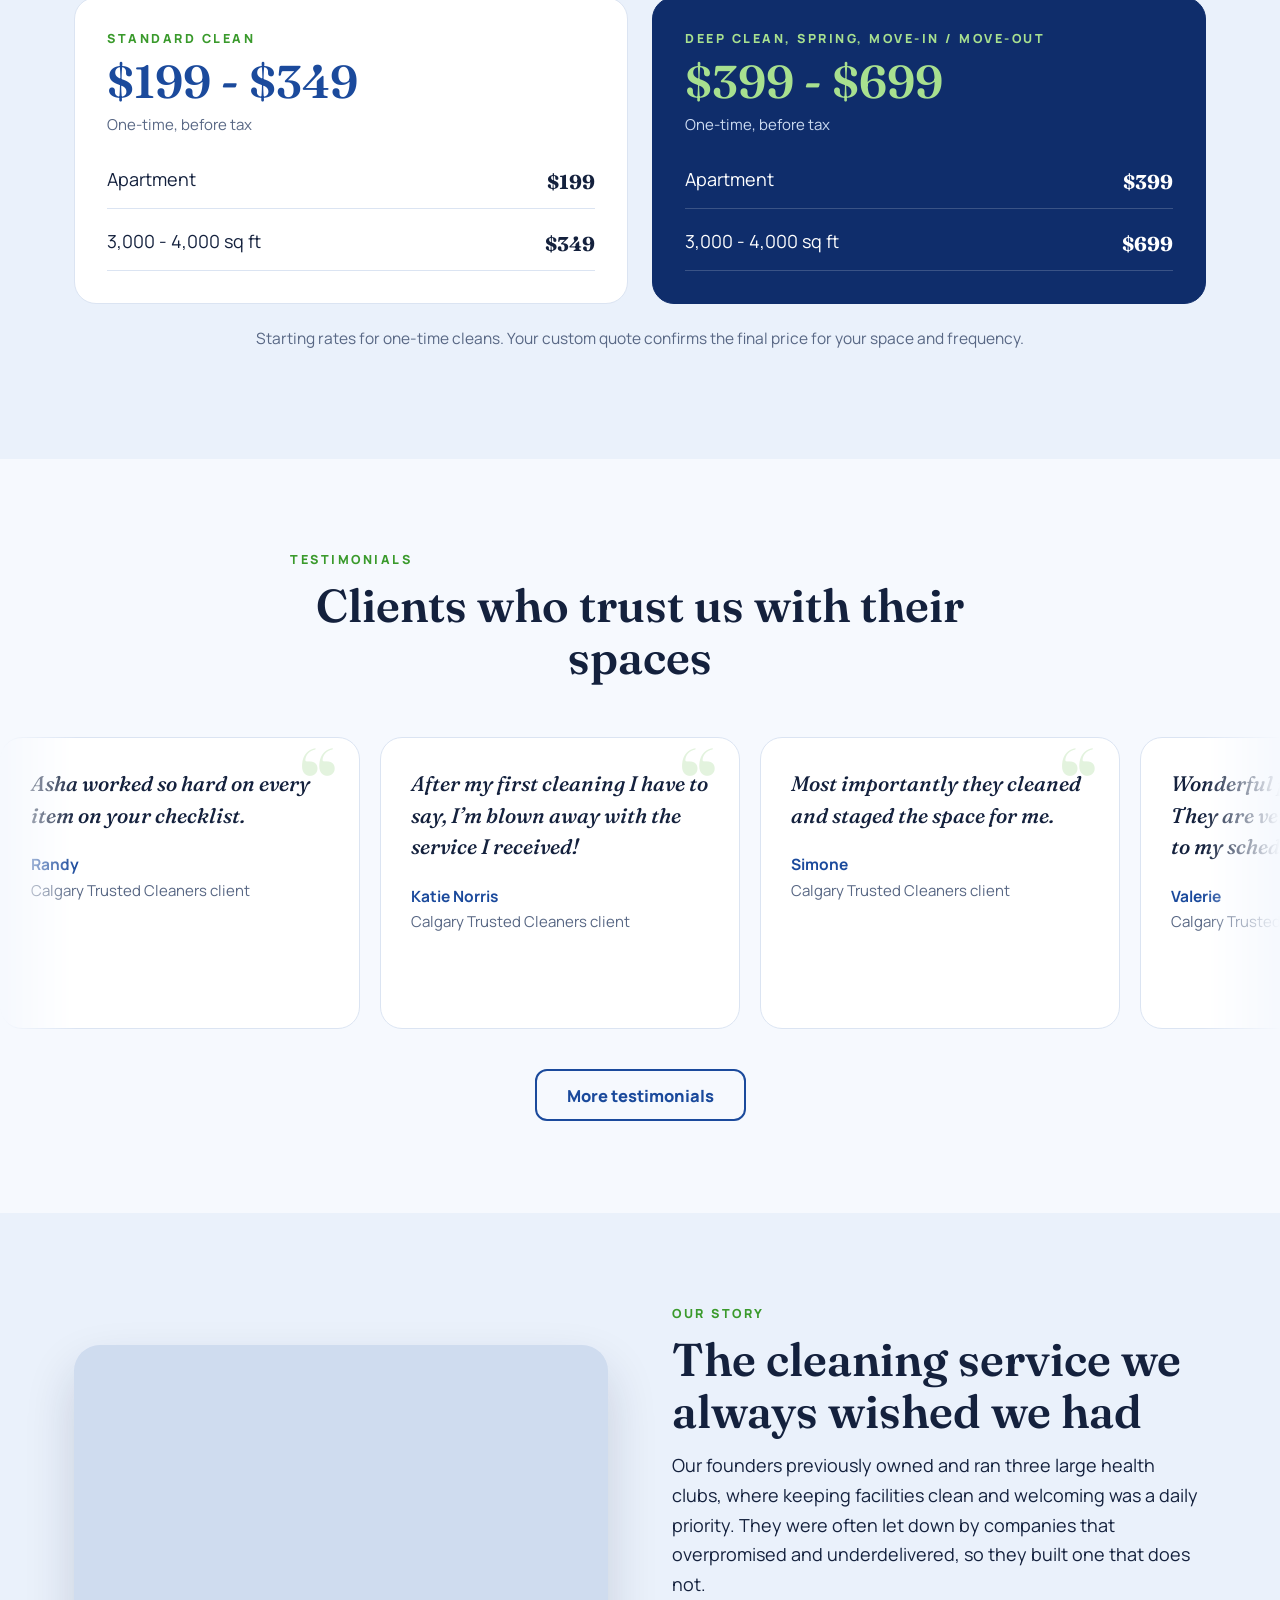
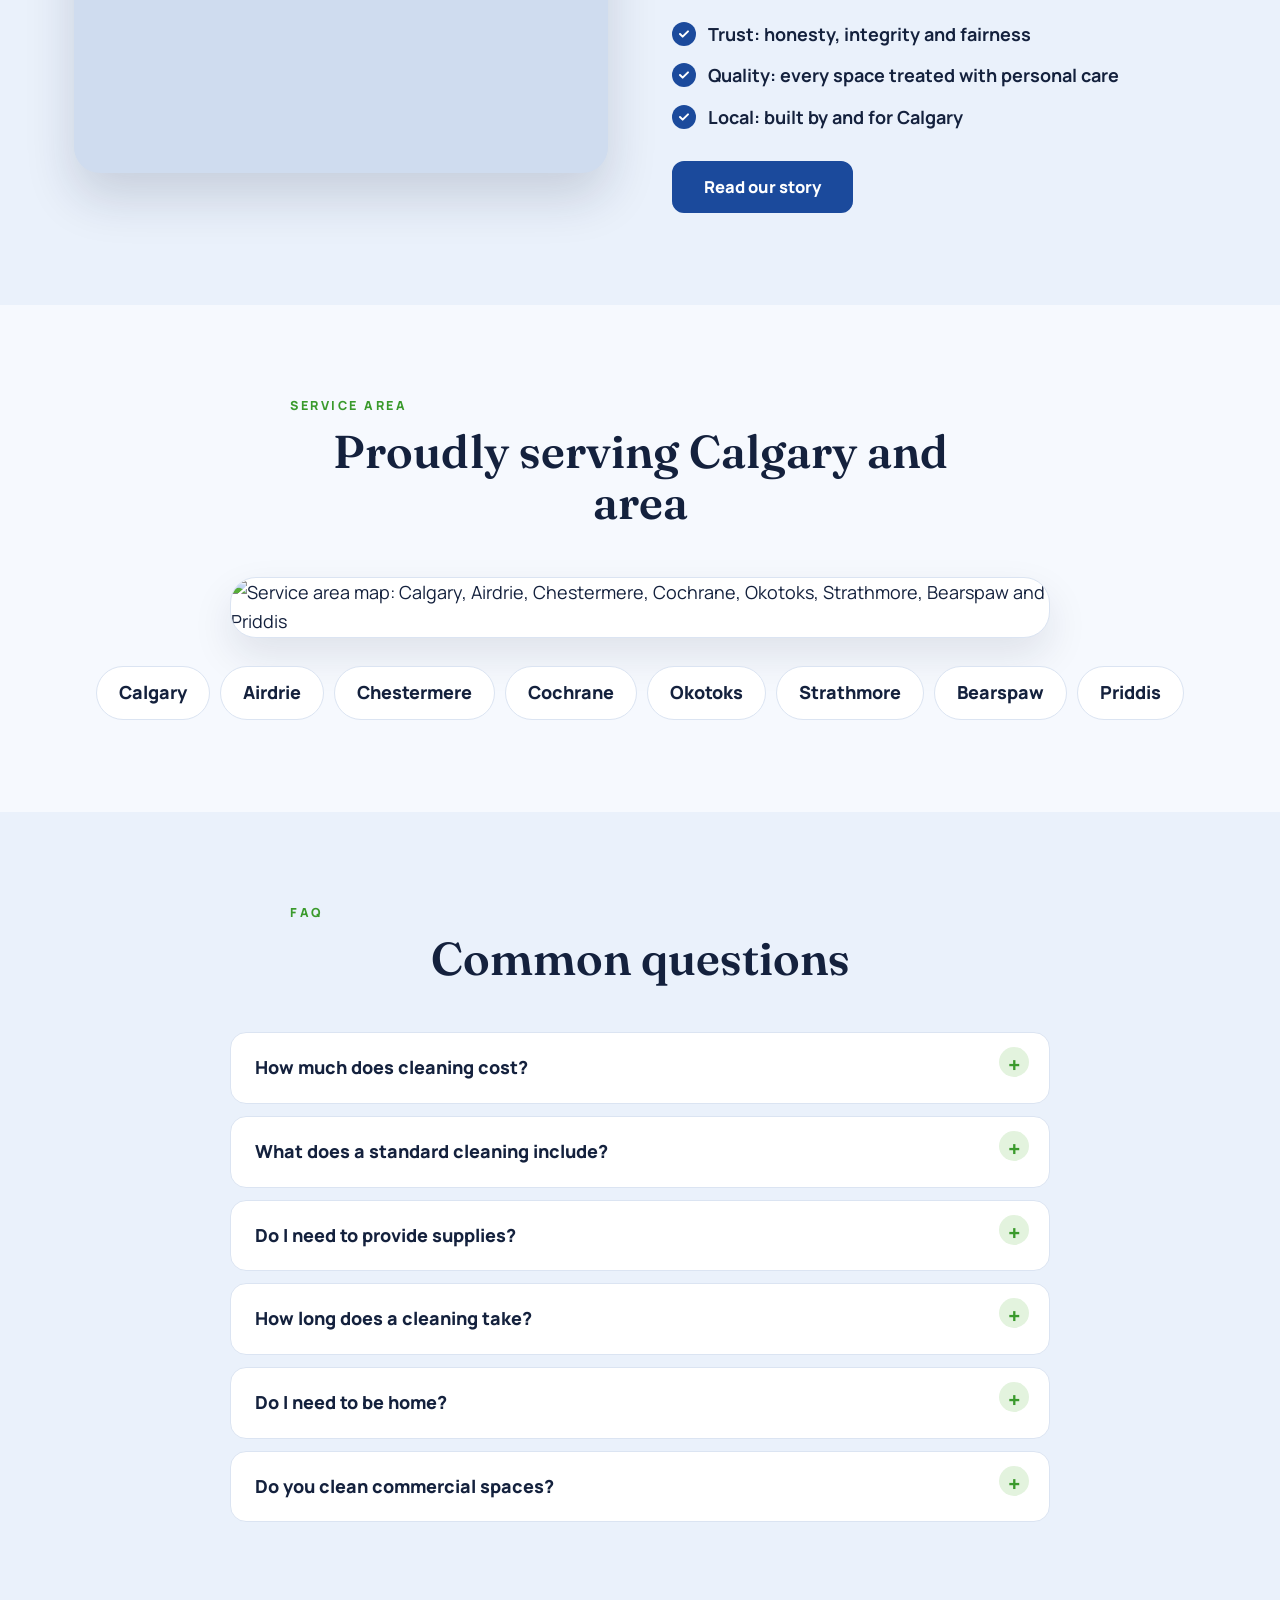
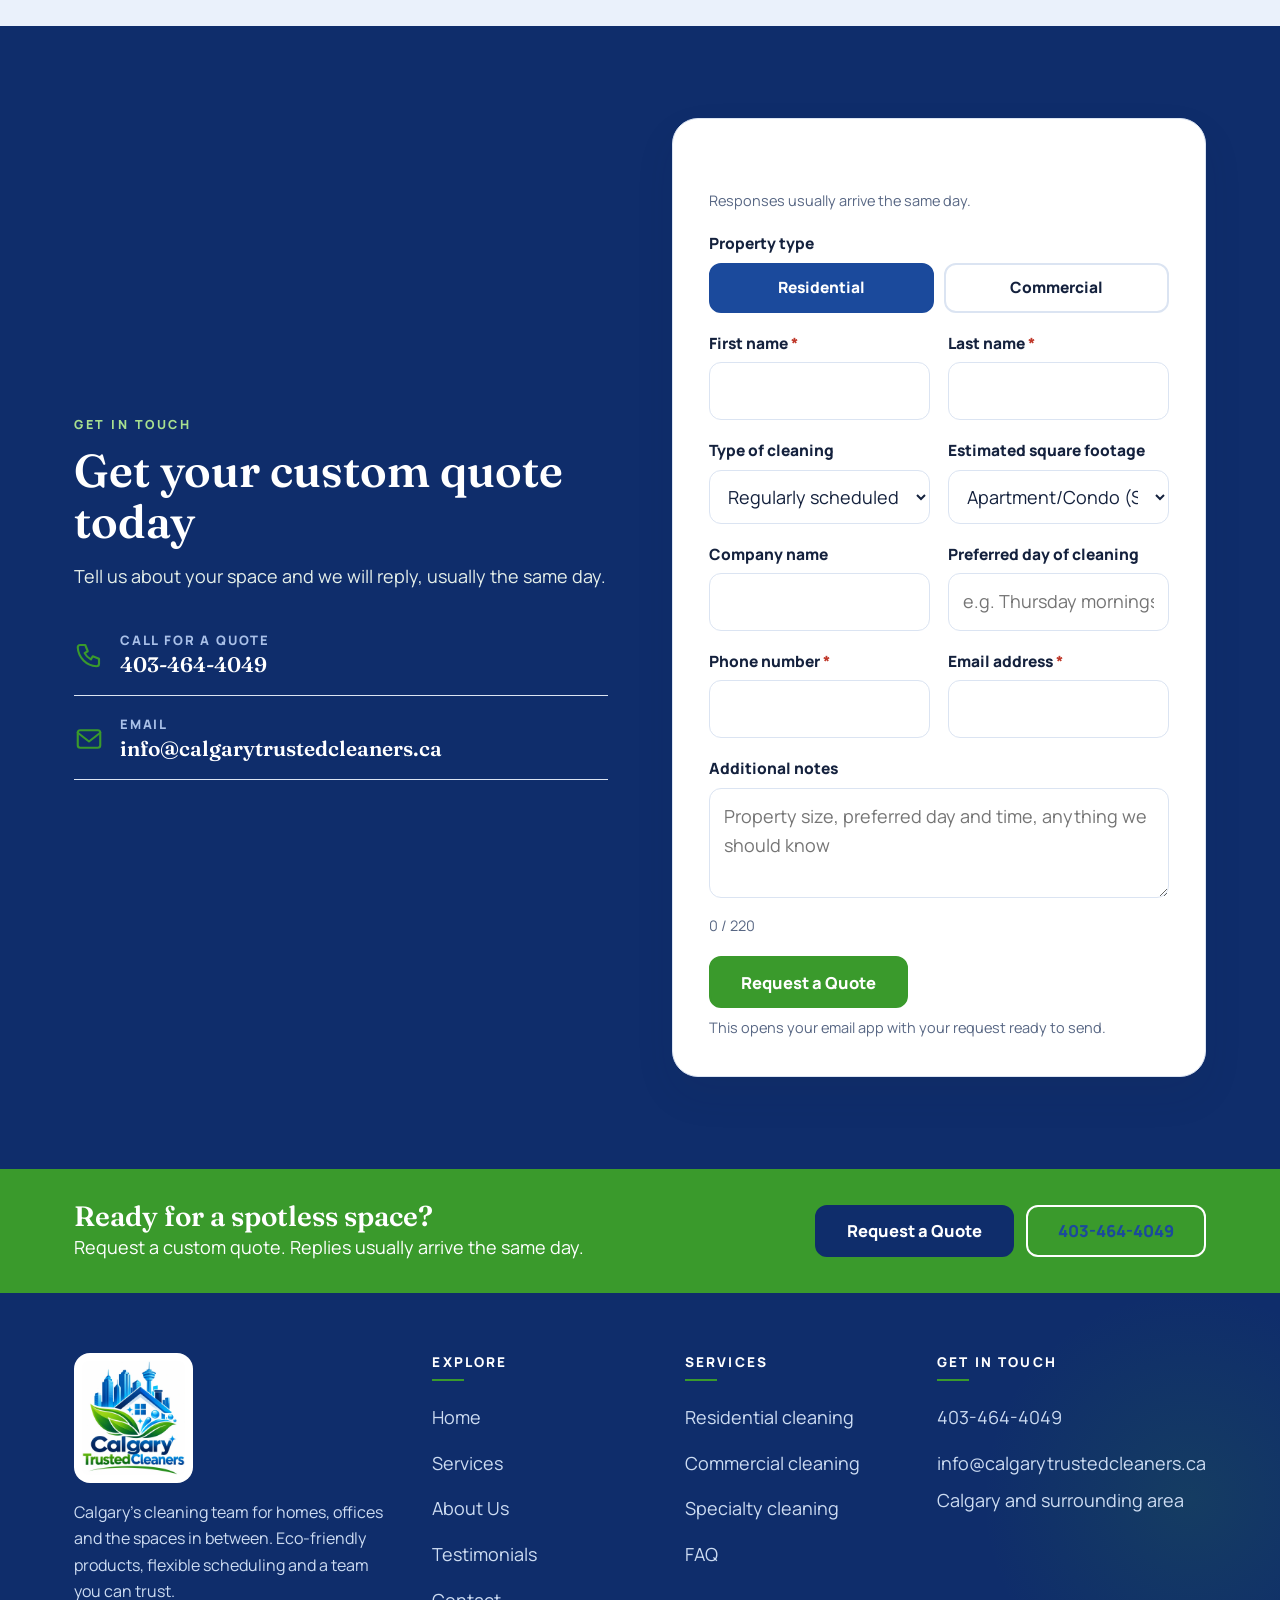
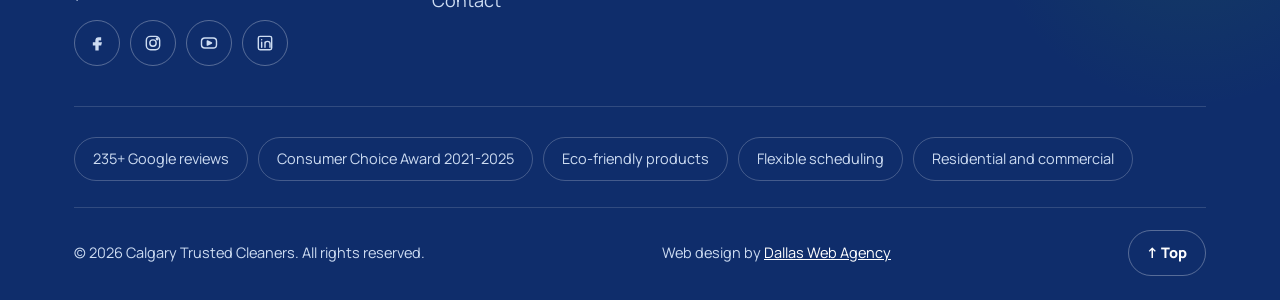
==== commit 9722ec18: "Remove dash before section labels Co-Authored-By: Claude Sonnet 5.5 <noreply@anthropic.com> Claude-S" ====
--- a/index.html
+++ b/index.html
@@ -1,5 +1,5 @@
 <!doctype html><html lang="en-CA" class="js"><head><meta charset="utf-8"><meta name="viewport" content="width=device-width,initial-scale=1"><title>Calgary Trusted Cleaners | Residential and Commercial Cleaning Calgary</title><meta name="description" content="Calgary's cleaning team for homes, offices and the spaces in between. Residential, commercial and specialty cleaning with eco-friendly products. Request a custom quote."><meta name="theme-color" content="#1b4a9c"><link rel="icon" href="assets/logo.webp">
-<link rel="preconnect" href="https://fonts.googleapis.com"><link rel="preconnect" href="https://fonts.gstatic.com" crossorigin><link href="https://fonts.googleapis.com/css2?family=Fraunces:ital,wght@0,500;0,600;0,700;1,500&family=Manrope:wght@400;600;700;800&display=swap" rel="stylesheet"><link rel="stylesheet" href="assets/style.css?v=4"></head><body id="top"><div class="progress" aria-hidden="true"></div>
+<link rel="preconnect" href="https://fonts.googleapis.com"><link rel="preconnect" href="https://fonts.gstatic.com" crossorigin><link href="https://fonts.googleapis.com/css2?family=Fraunces:ital,wght@0,500;0,600;0,700;1,500&family=Manrope:wght@400;600;700;800&display=swap" rel="stylesheet"><link rel="stylesheet" href="assets/style.css?v=6"></head><body id="top"><div class="progress" aria-hidden="true"></div>
 <div class="topbar"><div class="wrap"><span>Serving Calgary, Airdrie, Chestermere, Cochrane, Okotoks, Strathmore, Bearspaw and Priddis</span><span>Call <a href="tel:+14034644049">403-464-4049</a> for a quote</span></div></div>
 <header class="site"><div class="wrap nav"><a class="logo" href="index.html" aria-label="Calgary Trusted Cleaners home"><img src="assets/logo.webp" alt="Calgary Trusted Cleaners" width="640" height="640"></a><nav aria-label="Main"><ul class="menu" id="menu"><li><a href="index.html" class="on">Home</a></li><li><a href="services.html">Services</a></li><li><a href="about.html">About Us</a></li><li><a href="testimonials.html">Testimonials</a></li><li><a href="contact.html">Contact</a></li></ul></nav><div class="cta"><a class="tel" href="tel:+14034644049">403-464-4049</a><a class="btn sm br" href="contact.html#quote">Get a Quote</a><button class="burger" aria-label="Menu" aria-expanded="false" aria-controls="menu"><span></span><span></span><span></span></button></div></div></header><section class="hero2"><div class="bgimg" style="background-image:url(https://calgarytrustedcleaners.com/wp-content/uploads/2025/10/compressed_dining-and-kitchen-area-of-a-cabin-style-airbnb-property-1024x672.jpg)"></div><div class="wrap"><div><div class="eyebrow">Residential and commercial cleaning</div><h1>Calgary's cleaning team for the spaces <em>in between</em></h1><p class="lead">Homes, offices, restaurants and rentals. Thorough deep cleaning, flexible scheduling and eco-friendly products from a team you can trust.</p><div class="acts"><a class="btn br" href="contact.html#quote">Request a Quote</a><a class="btn ghost" href="tel:+14034644049">Call 403-464-4049</a></div><ul class="pts"><li><svg viewBox="0 0 24 24" fill="none" stroke="currentColor" stroke-width="1.7" stroke-linecap="round" stroke-linejoin="round" aria-hidden="true"><path d="M5 12l5 5 9-10"/></svg>Eco-friendly products</li><li><svg viewBox="0 0 24 24" fill="none" stroke="currentColor" stroke-width="1.7" stroke-linecap="round" stroke-linejoin="round" aria-hidden="true"><path d="M5 12l5 5 9-10"/></svg>Vetted, background-checked team</li><li><svg viewBox="0 0 24 24" fill="none" stroke="currentColor" stroke-width="1.7" stroke-linecap="round" stroke-linejoin="round" aria-hidden="true"><path d="M5 12l5 5 9-10"/></svg>Same-day replies</li></ul></div><form class="qc" data-mail="Quick quote request" novalidate><h3>Get a free quote</h3><p class="sub">Replies usually arrive the same day.</p><div class="g"><div class="full"><div class="seg"><label><input type="radio" name="Property" value="Residential" checked><span>Residential</span></label><label><input type="radio" name="Property" value="Commercial"><span>Commercial</span></label></div></div><div class="full"><label for="qn">Your name <i>*</i></label><input id="qn" name="Name" required autocomplete="name"></div><div><label for="qp">Phone <i>*</i></label><input id="qp" name="Phone" type="tel" required autocomplete="tel"></div><div><label for="qe">Email <i>*</i></label><input id="qe" name="Email" type="email" required autocomplete="email"></div><div class="full"><label for="qt">Type of cleaning</label><select id="qt" name="Type of cleaning"><option>Regularly scheduled</option><option>Deep cleaning</option><option>Move-in/Move-out cleaning</option></select></div></div><button class="btn br" type="submit">Request a Quote</button><div class="msg" role="status" aria-live="polite"></div><small>Opens your email app with the request ready to send.</small></form></div></section><section class="aws"><div class="wrap"><div class="head" style="margin-bottom:34px"><div class="eyebrow">Award-winning and trusted</div><h2>Proudly recognized. <em>Trusted by Calgary.</em></h2></div></div><div class="awm"><div class="awt"><div class="ac"><div class="ai gi"><svg viewBox="0 0 24 24" fill="none" stroke="currentColor" stroke-width="1.7" stroke-linecap="round" stroke-linejoin="round" aria-hidden="true"><path d="M12 3l2.700 5.600 6.100.9-4.400 4.300 1 6.100L12 17l-5.400 2.900 1-6.100L3.200 9.500l6.100-.9z"/></svg><strong>235+</strong></div><b>5 star <em>rating</em></b><span>235+ five-star reviews on Google</span></div><div class="ac"><div class="ai"><img src="https://calgarytrustedcleaners.com/wp-content/uploads/2026/03/Consumer-Award-2025.jpg" alt="Consumer Choice Award 2025" loading="lazy"></div><b>5 year <em>winner</em></b><span>Consumer Choice Award for Business Excellence, Janitorial Services, Southern Alberta</span></div><div class="ac"><div class="ai"><img src="https://calgarytrustedcleaners.com/wp-content/uploads/2026/03/CTC-hp-Body-Section01-image01-consumerChoice-award.jpg" alt="Consumer Choice Award 2023" loading="lazy"></div><b>Consumer <em>Choice</em></b><span>Business Excellence in Janitorial Services, Southern Alberta</span></div><div class="ac"><div class="ai"><img src="https://calgarytrustedcleaners.com/wp-content/uploads/2026/03/Southern_ALBERTA_2022_2_YR_TAG-188w.webp" alt="Consumer Choice Award 2022" loading="lazy"></div><b>2022 <em>award</em></b><span>Southern Alberta Consumer Choice Award</span></div><div class="ac"><div class="ai"><img src="https://calgarytrustedcleaners.com/wp-content/uploads/2026/03/CTC-hp-Body-Section01-image03-award.jpg" alt="Best in Class Award" loading="lazy"></div><b>Best in <em>Class</em></b><span>Best in Class Award</span></div><div class="ac"><div class="ai"><img src="https://calgarytrustedcleaners.com/wp-content/uploads/2026/03/CTC-hp-Body-Section01-image04-award.webp" alt="Commercial Cleaning Certificate" loading="lazy"></div><b>Commercial <em>certified</em></b><span>Commercial Cleaning Certificate</span></div><div class="ac"><div class="ai"><img src="https://calgarytrustedcleaners.com/wp-content/uploads/2026/03/CTC-ourStory-section07-ACE-logo.jpg" alt="Excellence in Cleaning" loading="lazy"></div><b>Excellence in <em>Cleaning</em></b><span>Recognized for excellence in cleaning</span></div><div class="ac"><div class="ai gi"><svg viewBox="0 0 24 24" fill="none" stroke="currentColor" stroke-width="1.7" stroke-linecap="round" stroke-linejoin="round" aria-hidden="true"><path d="M12 3l2.700 5.600 6.100.9-4.400 4.300 1 6.100L12 17l-5.400 2.900 1-6.100L3.200 9.500l6.100-.9z"/></svg><strong>235+</strong></div><b>5 star <em>rating</em></b><span>235+ five-star reviews on Google</span></div><div class="ac"><div class="ai"><img src="https://calgarytrustedcleaners.com/wp-content/uploads/2026/03/Consumer-Award-2025.jpg" alt="Consumer Choice Award 2025" loading="lazy"></div><b>5 year <em>winner</em></b><span>Consumer Choice Award for Business Excellence, Janitorial Services, Southern Alberta</span></div><div class="ac"><div class="ai"><img src="https://calgarytrustedcleaners.com/wp-content/uploads/2026/03/CTC-hp-Body-Section01-image01-consumerChoice-award.jpg" alt="Consumer Choice Award 2023" loading="lazy"></div><b>Consumer <em>Choice</em></b><span>Business Excellence in Janitorial Services, Southern Alberta</span></div><div class="ac"><div class="ai"><img src="https://calgarytrustedcleaners.com/wp-content/uploads/2026/03/Southern_ALBERTA_2022_2_YR_TAG-188w.webp" alt="Consumer Choice Award 2022" loading="lazy"></div><b>2022 <em>award</em></b><span>Southern Alberta Consumer Choice Award</span></div><div class="ac"><div class="ai"><img src="https://calgarytrustedcleaners.com/wp-content/uploads/2026/03/CTC-hp-Body-Section01-image03-award.jpg" alt="Best in Class Award" loading="lazy"></div><b>Best in <em>Class</em></b><span>Best in Class Award</span></div><div class="ac"><div class="ai"><img src="https://calgarytrustedcleaners.com/wp-content/uploads/2026/03/CTC-hp-Body-Section01-image04-award.webp" alt="Commercial Cleaning Certificate" loading="lazy"></div><b>Commercial <em>certified</em></b><span>Commercial Cleaning Certificate</span></div><div class="ac"><div class="ai"><img src="https://calgarytrustedcleaners.com/wp-content/uploads/2026/03/CTC-ourStory-section07-ACE-logo.jpg" alt="Excellence in Cleaning" loading="lazy"></div><b>Excellence in <em>Cleaning</em></b><span>Recognized for excellence in cleaning</span></div></div></div><div class="wrap"><ul class="awn"><li><svg viewBox="0 0 24 24" fill="none" stroke="currentColor" stroke-width="1.7" stroke-linecap="round" stroke-linejoin="round" aria-hidden="true"><path d="M12 20s-8-5-8-11a4.500 4.500 0 0 1 8-2.500A4.500 4.500 0 0 1 20 9c0 6-8 11-8 11z"/></svg>Locally owned and operated in Calgary, Alberta</li><li><svg viewBox="0 0 24 24" fill="none" stroke="currentColor" stroke-width="1.7" stroke-linecap="round" stroke-linejoin="round" aria-hidden="true"><path d="M12 3l8 3v6c0 5-3.500 8-8 9-4.500-1-8-4-8-9V6z"/><path d="M9 12l2 2 4-4"/></svg>Fully vetted and background-checked team</li><li><svg viewBox="0 0 24 24" fill="none" stroke="currentColor" stroke-width="1.7" stroke-linecap="round" stroke-linejoin="round" aria-hidden="true"><circle cx="12" cy="9" r="6"/><path d="M8.500 14L7 22l5-3 5 3-1.500-8"/></svg>Consumer Choice Award, Southern Alberta, 2021-2025</li></ul></div></section><div class="strip"><div class="wrap"><ul><li><svg viewBox="0 0 24 24" fill="none" stroke="currentColor" stroke-width="1.7" stroke-linecap="round" stroke-linejoin="round" aria-hidden="true"><path d="M12 3l2.700 5.600 6.100.9-4.400 4.300 1 6.100L12 17l-5.400 2.900 1-6.100L3.200 9.500l6.100-.9z"/></svg><div><b>235+</b><span>Five-star Google reviews</span></div></li><li><svg viewBox="0 0 24 24" fill="none" stroke="currentColor" stroke-width="1.7" stroke-linecap="round" stroke-linejoin="round" aria-hidden="true"><circle cx="12" cy="9" r="6"/><path d="M8.500 14L7 22l5-3 5 3-1.500-8"/></svg><div><b>5 years</b><span>Consumer Choice Award</span></div></li><li><svg viewBox="0 0 24 24" fill="none" stroke="currentColor" stroke-width="1.7" stroke-linecap="round" stroke-linejoin="round" aria-hidden="true"><path d="M12 21s-7-6.500-7-12a7 7 0 0 1 14 0c0 5.500-7 12-7 12z"/><circle cx="12" cy="9" r="2.500"/></svg><div><b>30+ communities</b><span>Calgary and surrounding</span></div></li><li><svg viewBox="0 0 24 24" fill="none" stroke="currentColor" stroke-width="1.7" stroke-linecap="round" stroke-linejoin="round" aria-hidden="true"><path d="M5 19C5 10 10 5 20 4c0 10-5 15-14 15z"/><path d="M5 19c3-5 6-8 11-10"/></svg><div><b>Eco-friendly</b><span>Safe for pets and planet</span></div></li></ul></div></div>
 <section><div class="wrap"><div class="sech"><div><div class="eyebrow">Residential cleaning</div><h2>Cleaning for every home</h2><p>Houses, apartments and condos, tailored to your space and schedule.</p></div><a class="btn line" href="services.html">All services</a></div><div class="pgrid"><a class="pc rv" href="services.html"><div class="im" role="img" aria-label="Move-in / move-out cleaning"><i style="background-image:url(https://calgarytrustedcleaners.com/wp-content/uploads/2024/05/move-out-cleaning-calgary-empty-deposit-back-768x429.png)"></i><span class="tag">Highly rated</span></div><div class="tx"><h3>Move-in / move-out cleaning</h3><p>Leave it spotless for your deposit, or start fresh in your new place.</p><span class="more">Get a quote &rarr;</span></div></a><a class="pc rv" href="services.html"><div class="im" role="img" aria-label="Home cleaning"><i style="background-image:url(https://calgarytrustedcleaners.com/wp-content/uploads/2026/03/post-02-recurring-livingroom-base-825x1024.webp)"></i><span class="tag">Most popular</span></div><div class="tx"><h3>Home cleaning</h3><p>Houses, apartments and condos, one-time or recurring.</p><span class="more">Get a quote &rarr;</span></div></a><a class="pc rv" href="services.html"><div class="im" role="img" aria-label="Deep cleaning"><i style="background-image:url(https://calgarytrustedcleaners.com/wp-content/uploads/2024/05/deep-cleaning-services-calgary-kitchen-living-area-768x512.png)"></i></div><div class="tx"><h3>Deep cleaning</h3><p>A thorough top-to-bottom clean for kitchens, bathrooms and living areas.</p><span class="more">Get a quote &rarr;</span></div></a><a class="pc rv" href="services.html"><div class="im" role="img" aria-label="Airbnb cleaning"><i style="background-image:url(https://calgarytrustedcleaners.com/wp-content/uploads/2025/10/compressed_dining-and-kitchen-area-of-a-cabin-style-airbnb-property-768x504.jpg)"></i></div><div class="tx"><h3>Airbnb cleaning</h3><p>Turnovers and linen changes between guests.</p><span class="more">Get a quote &rarr;</span></div></a><a class="pc rv" href="services.html"><div class="im" role="img" aria-label="High-level cleaning"><i style="background-image:url(https://calgarytrustedcleaners.com/wp-content/uploads/2024/07/high-level-cleaning-bright-modern-home-768x429.webp)"></i></div><div class="tx"><h3>High-level cleaning</h3><p>Ceiling fans, light fixtures, HVAC vents, skylights and other hard-to-reach areas.</p><span class="more">Get a quote &rarr;</span></div></a><a class="pc rv" href="services.html"><div class="im" role="img" aria-label="Regular housekeeping"><i style="background-image:url(https://calgarytrustedcleaners.com/wp-content/uploads/2026/03/a-housekeeper-in-uniform-cleans-a-wooden.jpeg)"></i></div><div class="tx"><h3>Regular housekeeping</h3><p>Reliable maid service that fits your schedule.</p><span class="more">Get a quote &rarr;</span></div></a></div></div></section>
--- a/assets/style.css
+++ b/assets/style.css
@@ -77,3 +77,10 @@
 .ac b{font-size:15px}.ac span{font-size:13.5px;line-height:1.35}
 .awn{margin-top:26px;gap:10px 28px}.awn li{font-size:15px}.awn svg{width:22px;height:22px}
 @media(max-width:760px){.aws{padding:40px 0}.ac{width:180px}.ai{width:80px;height:80px}.ac b{font-size:14px}.ac span{font-size:13px}.awn li{font-size:14.5px}}
+/* mobile polish v3 */
+@media(max-width:760px){.sech{flex-direction:column;align-items:stretch;gap:16px;margin-bottom:26px}.sech .btn{width:100%}.pr .eyebrow:before{display:none}.pr{padding:24px 22px}.pr .amt{font-size:38px}.price{gap:16px}
+.strip ul{grid-template-columns:1fr 1fr}.strip li{padding:16px 12px;gap:10px;border-left:0;border-top:1px solid rgba(255,255,255,.15)}.strip li:nth-child(-n+2){border-top:0}.strip li:nth-child(even){border-left:1px solid rgba(255,255,255,.15)}.strip svg{width:26px;height:26px}.strip b{font-size:18px}.strip span{font-size:13px}
+.aws .head{padding:0}.awn li{align-items:flex-start}.steps li{padding:26px 22px}.hero2 h1{font-size:clamp(34px,10.5vw,44px)}.hero2 .acts .btn{width:100%}.pgrid{gap:18px}.band .acts{width:100%}.band .acts .btn{width:100%}}
+@media(max-width:380px){.strip ul{grid-template-columns:1fr}.strip li,.strip li:nth-child(even){border-left:0}.strip li:nth-child(2){border-top:1px solid rgba(255,255,255,.15)}}
+/* no dash before section labels */
+.eyebrow:before,.aws .eyebrow:before,.hero2 .eyebrow:before,.pr .eyebrow:before{display:none!important;content:none!important}.eyebrow{gap:0}
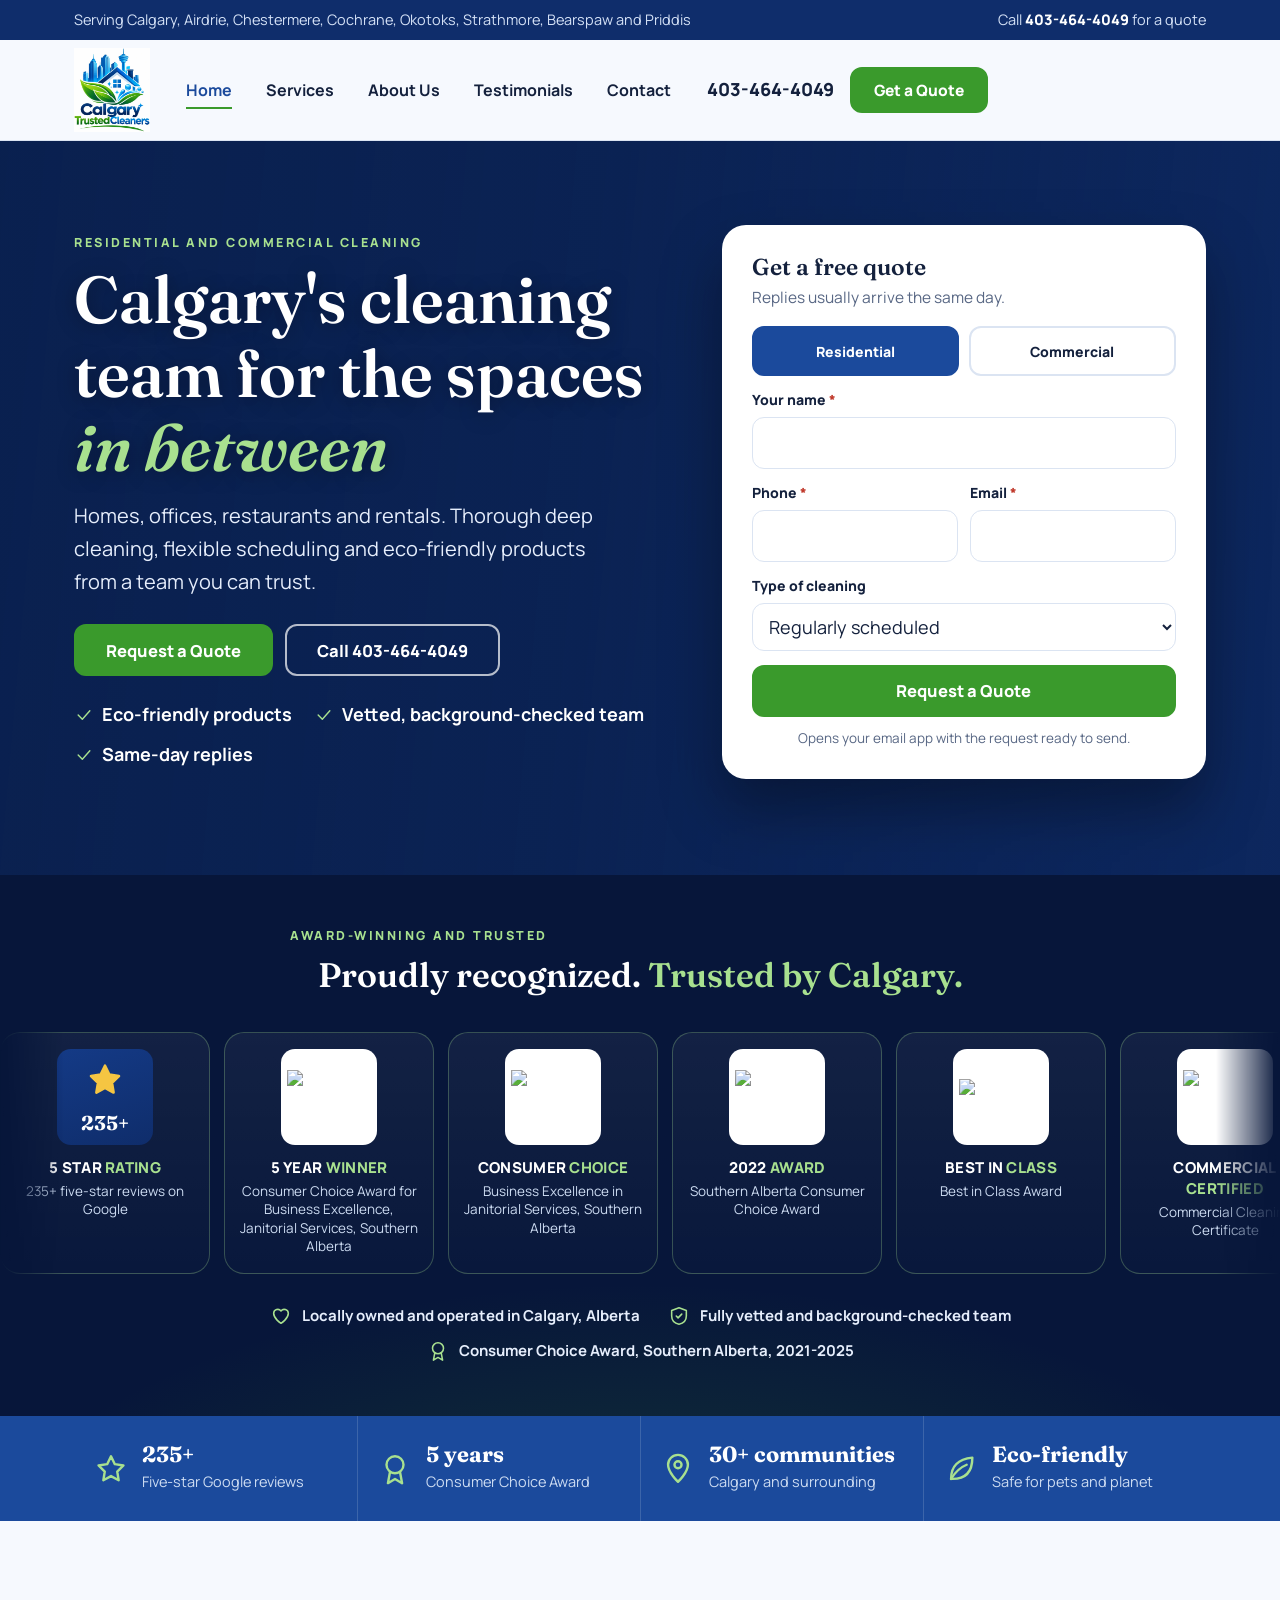
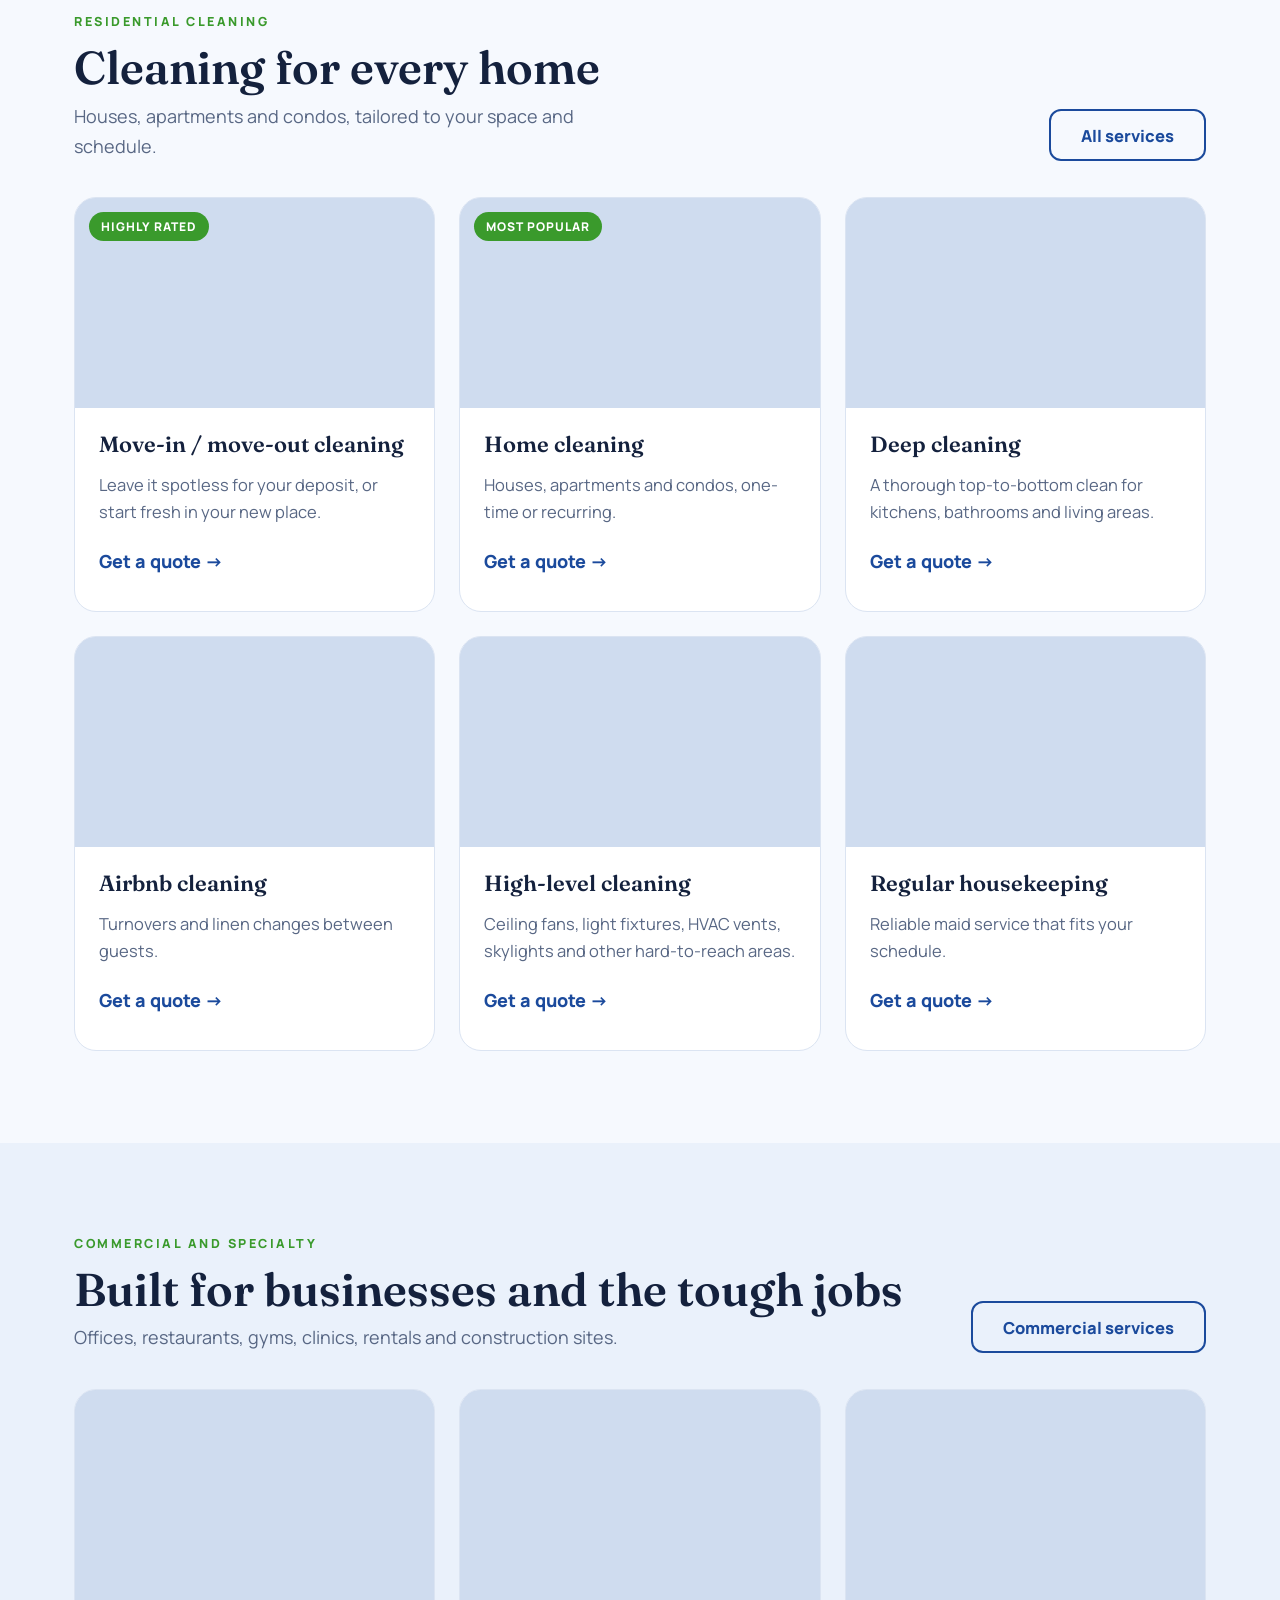
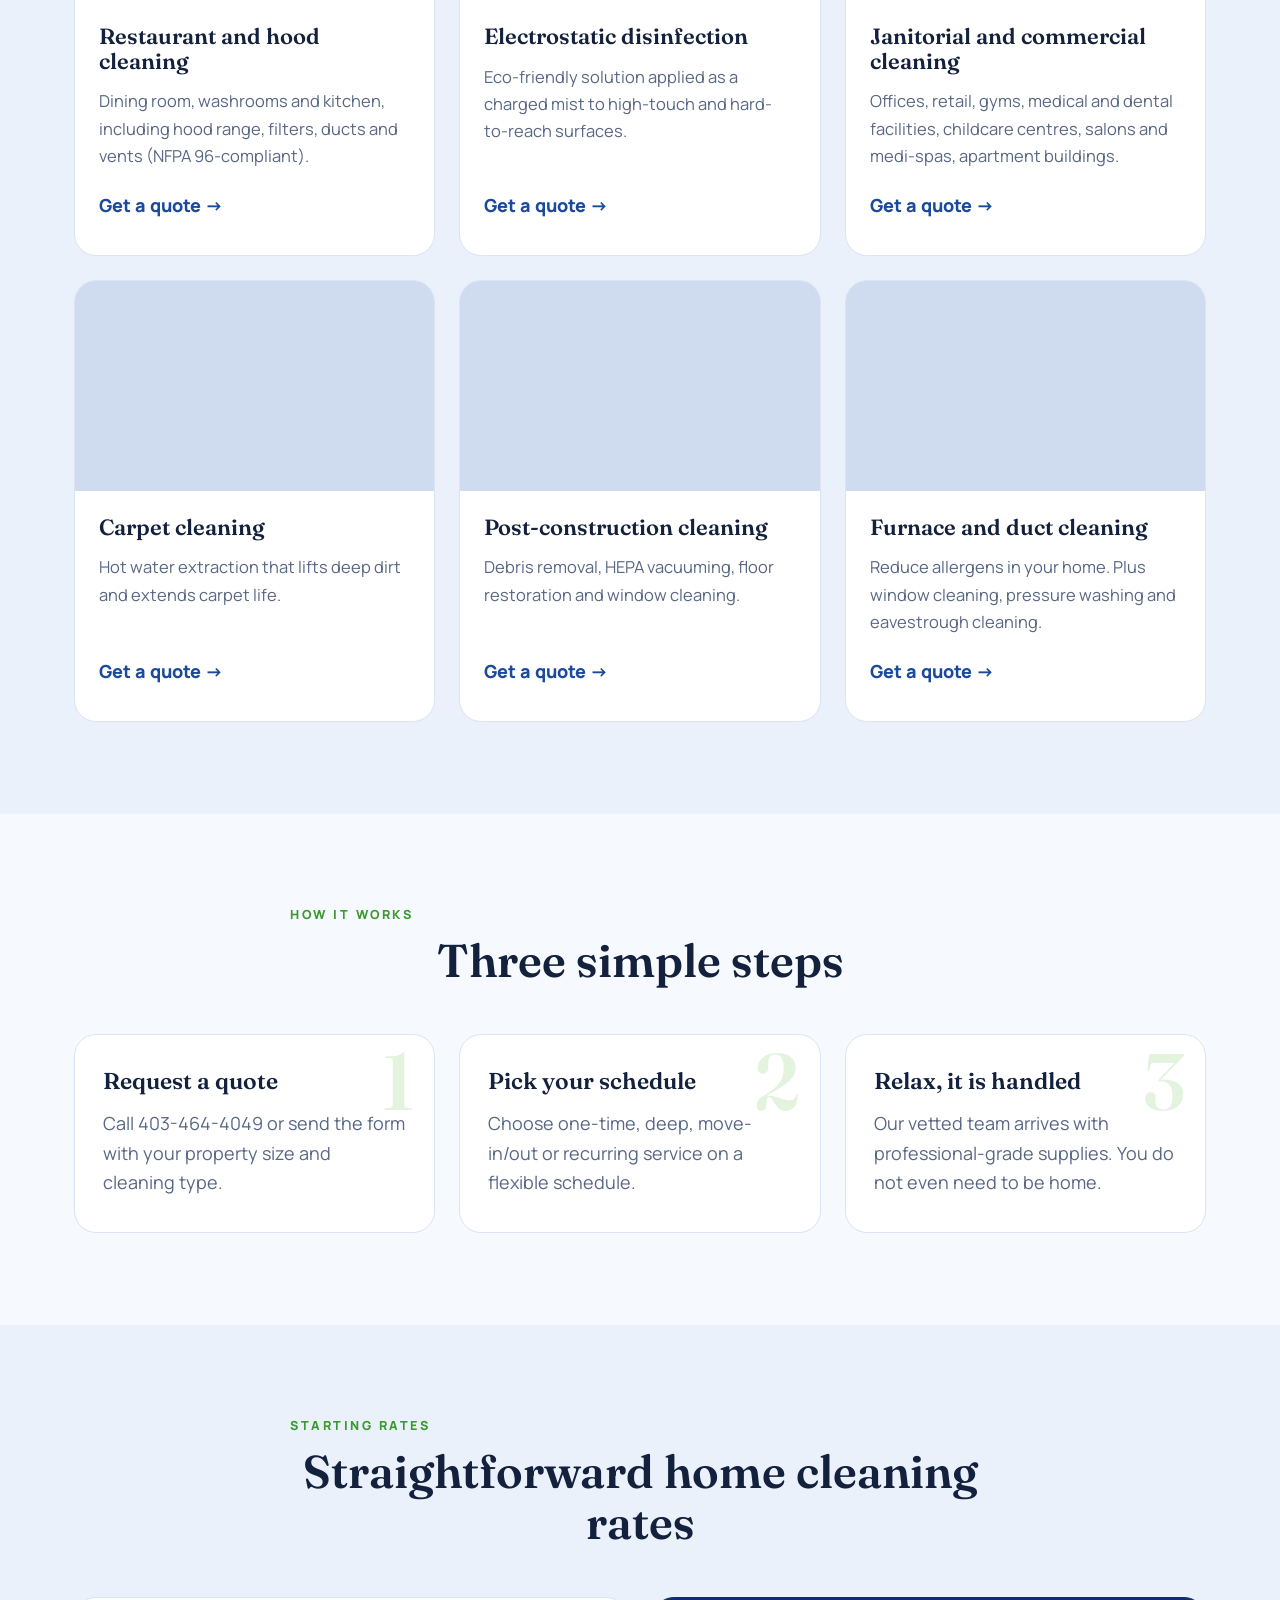
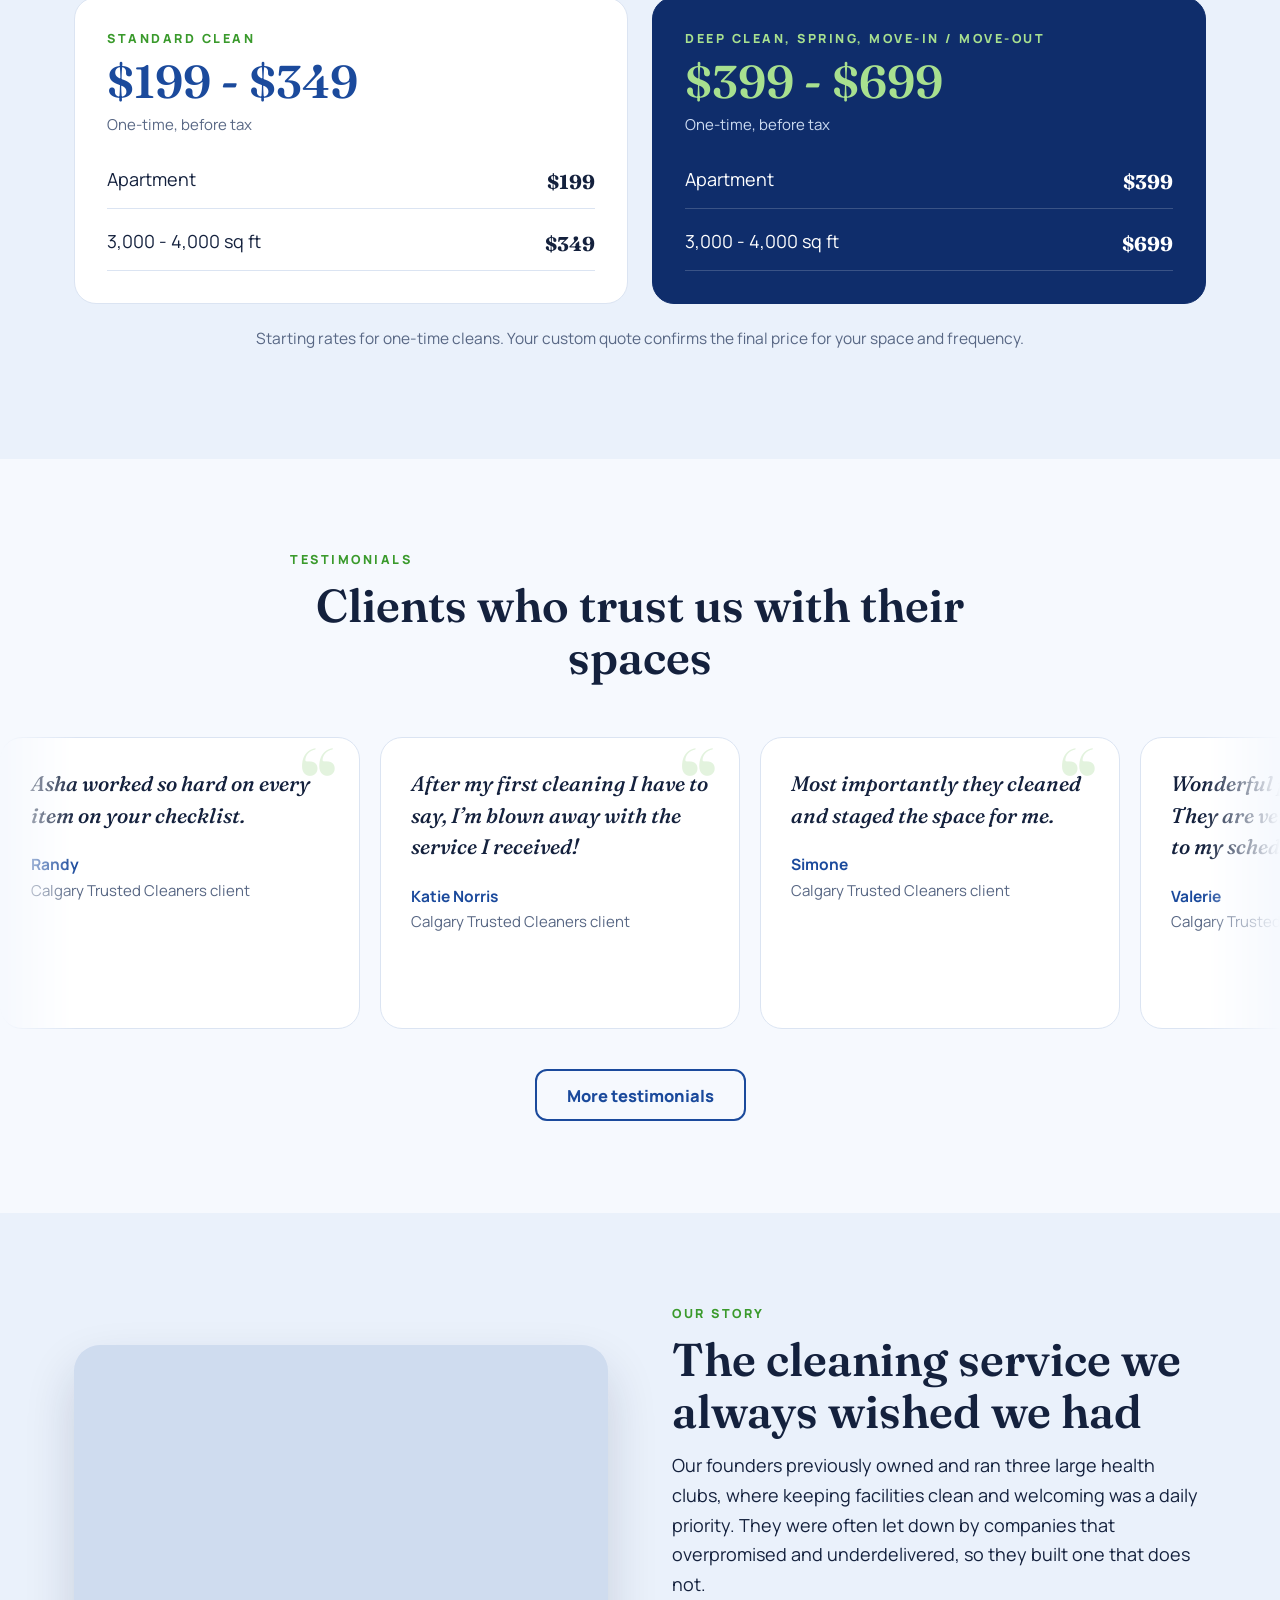
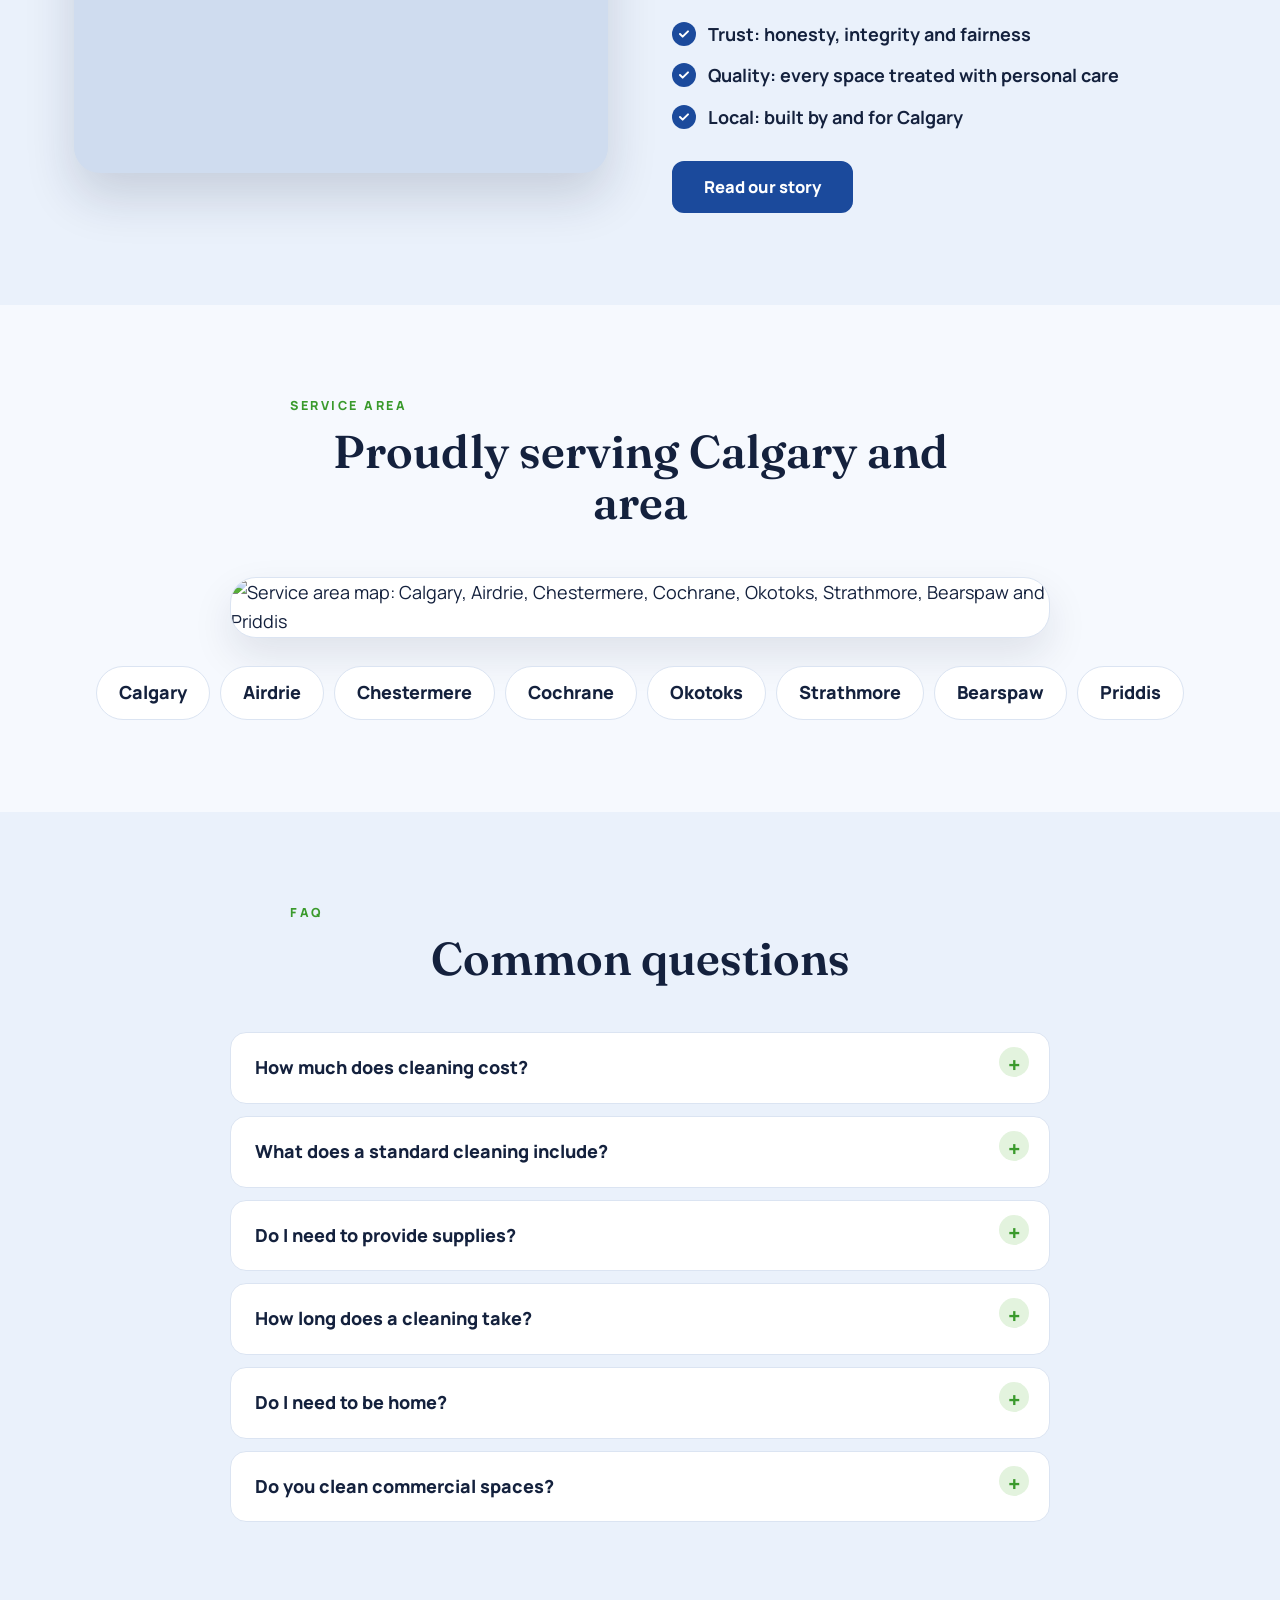
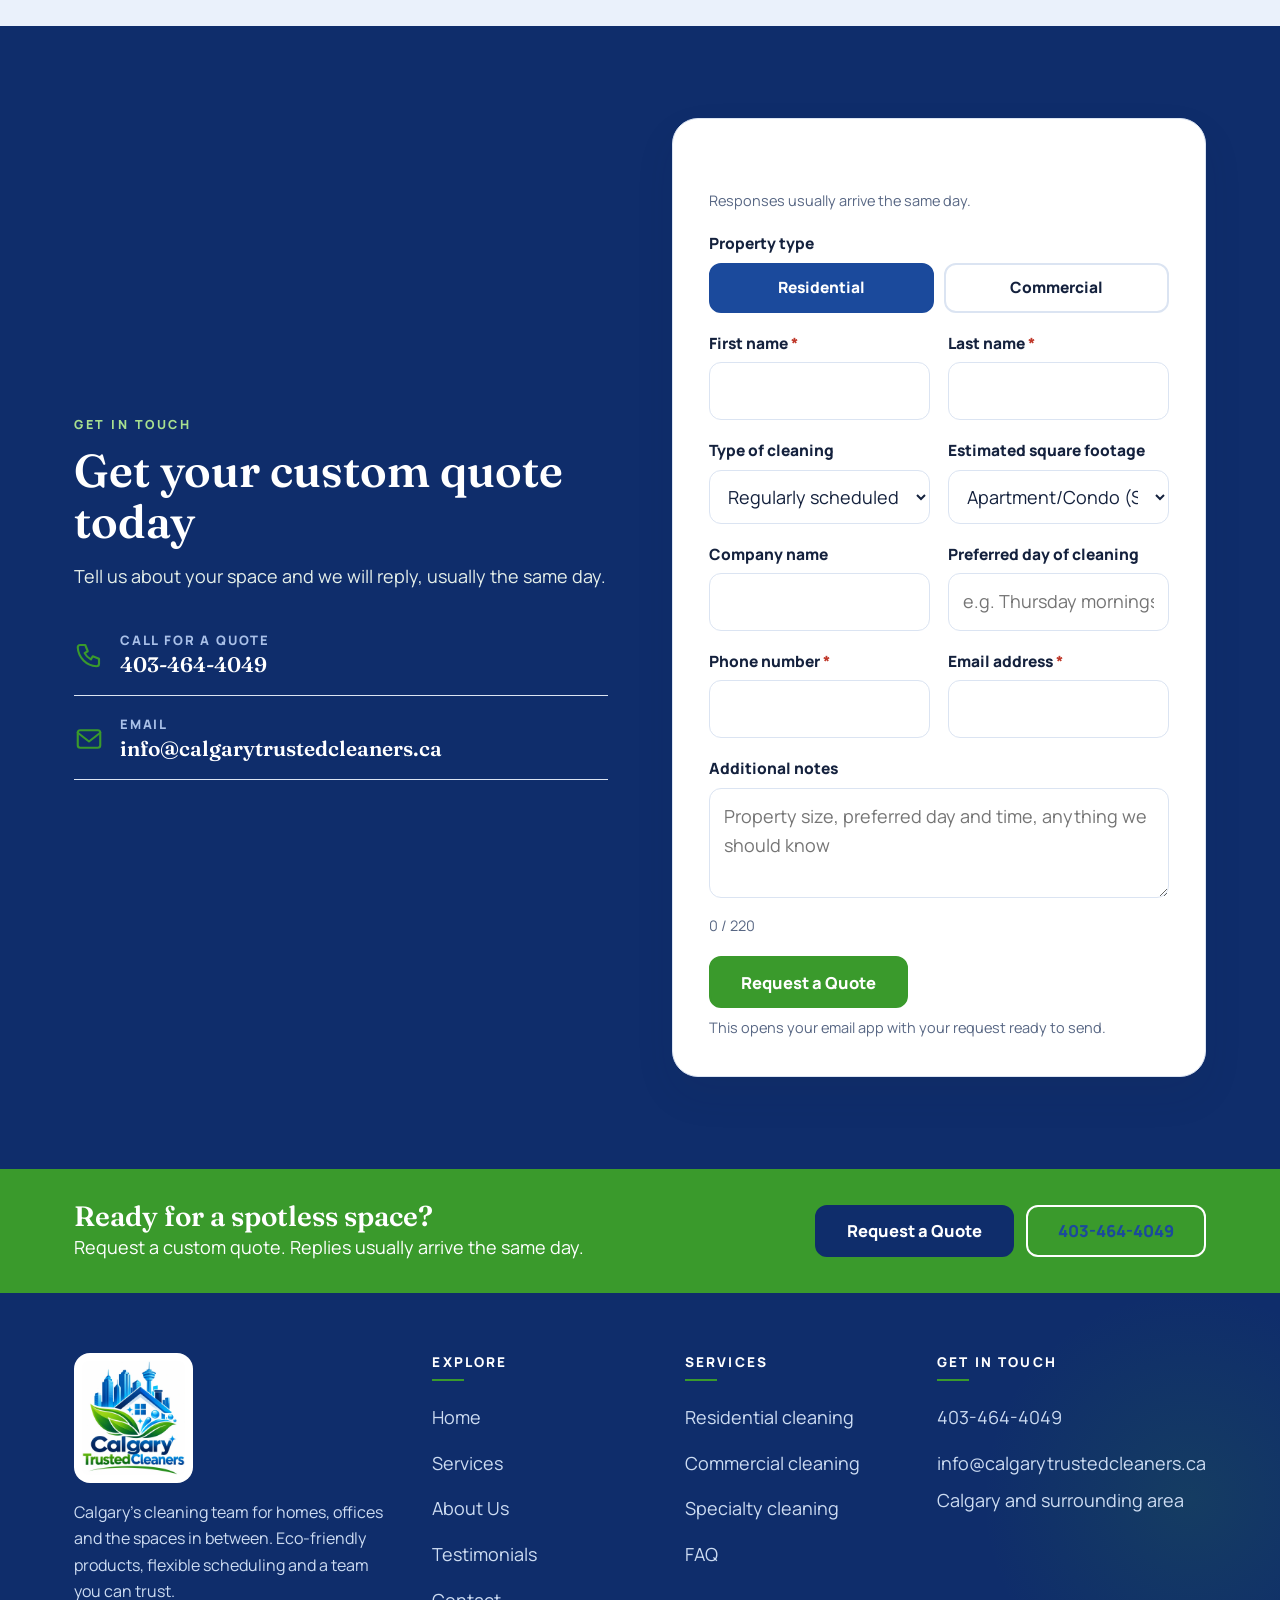
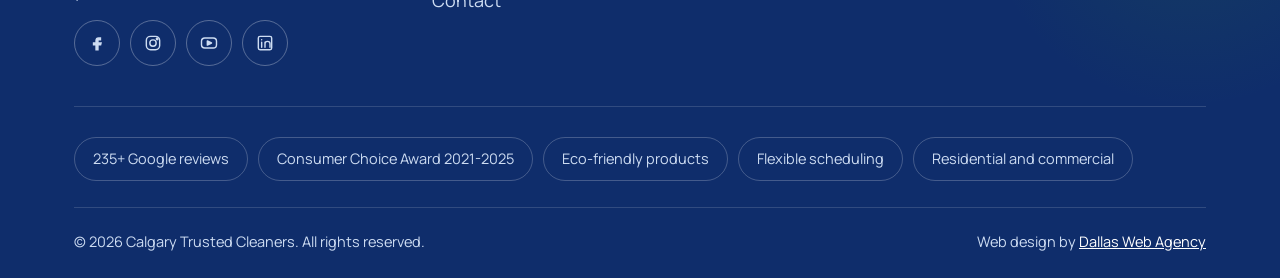
==== commit a93a21f1: "Footer: remove Top link, credit on right Co-Authored-By: Claude Sonnet 5.5 <noreply@anthropic.com> C" ====
--- a/index.html
+++ b/index.html
@@ -1,5 +1,5 @@
 <!doctype html><html lang="en-CA" class="js"><head><meta charset="utf-8"><meta name="viewport" content="width=device-width,initial-scale=1"><title>Calgary Trusted Cleaners | Residential and Commercial Cleaning Calgary</title><meta name="description" content="Calgary's cleaning team for homes, offices and the spaces in between. Residential, commercial and specialty cleaning with eco-friendly products. Request a custom quote."><meta name="theme-color" content="#1b4a9c"><link rel="icon" href="assets/logo.webp">
-<link rel="preconnect" href="https://fonts.googleapis.com"><link rel="preconnect" href="https://fonts.gstatic.com" crossorigin><link href="https://fonts.googleapis.com/css2?family=Fraunces:ital,wght@0,500;0,600;0,700;1,500&family=Manrope:wght@400;600;700;800&display=swap" rel="stylesheet"><link rel="stylesheet" href="assets/style.css?v=6"></head><body id="top"><div class="progress" aria-hidden="true"></div>
+<link rel="preconnect" href="https://fonts.googleapis.com"><link rel="preconnect" href="https://fonts.gstatic.com" crossorigin><link href="https://fonts.googleapis.com/css2?family=Fraunces:ital,wght@0,500;0,600;0,700;1,500&family=Manrope:wght@400;600;700;800&display=swap" rel="stylesheet"><link rel="stylesheet" href="assets/style.css?v=7"></head><body id="top"><div class="progress" aria-hidden="true"></div>
 <div class="topbar"><div class="wrap"><span>Serving Calgary, Airdrie, Chestermere, Cochrane, Okotoks, Strathmore, Bearspaw and Priddis</span><span>Call <a href="tel:+14034644049">403-464-4049</a> for a quote</span></div></div>
 <header class="site"><div class="wrap nav"><a class="logo" href="index.html" aria-label="Calgary Trusted Cleaners home"><img src="assets/logo.webp" alt="Calgary Trusted Cleaners" width="640" height="640"></a><nav aria-label="Main"><ul class="menu" id="menu"><li><a href="index.html" class="on">Home</a></li><li><a href="services.html">Services</a></li><li><a href="about.html">About Us</a></li><li><a href="testimonials.html">Testimonials</a></li><li><a href="contact.html">Contact</a></li></ul></nav><div class="cta"><a class="tel" href="tel:+14034644049">403-464-4049</a><a class="btn sm br" href="contact.html#quote">Get a Quote</a><button class="burger" aria-label="Menu" aria-expanded="false" aria-controls="menu"><span></span><span></span><span></span></button></div></div></header><section class="hero2"><div class="bgimg" style="background-image:url(https://calgarytrustedcleaners.com/wp-content/uploads/2025/10/compressed_dining-and-kitchen-area-of-a-cabin-style-airbnb-property-1024x672.jpg)"></div><div class="wrap"><div><div class="eyebrow">Residential and commercial cleaning</div><h1>Calgary's cleaning team for the spaces <em>in between</em></h1><p class="lead">Homes, offices, restaurants and rentals. Thorough deep cleaning, flexible scheduling and eco-friendly products from a team you can trust.</p><div class="acts"><a class="btn br" href="contact.html#quote">Request a Quote</a><a class="btn ghost" href="tel:+14034644049">Call 403-464-4049</a></div><ul class="pts"><li><svg viewBox="0 0 24 24" fill="none" stroke="currentColor" stroke-width="1.7" stroke-linecap="round" stroke-linejoin="round" aria-hidden="true"><path d="M5 12l5 5 9-10"/></svg>Eco-friendly products</li><li><svg viewBox="0 0 24 24" fill="none" stroke="currentColor" stroke-width="1.7" stroke-linecap="round" stroke-linejoin="round" aria-hidden="true"><path d="M5 12l5 5 9-10"/></svg>Vetted, background-checked team</li><li><svg viewBox="0 0 24 24" fill="none" stroke="currentColor" stroke-width="1.7" stroke-linecap="round" stroke-linejoin="round" aria-hidden="true"><path d="M5 12l5 5 9-10"/></svg>Same-day replies</li></ul></div><form class="qc" data-mail="Quick quote request" novalidate><h3>Get a free quote</h3><p class="sub">Replies usually arrive the same day.</p><div class="g"><div class="full"><div class="seg"><label><input type="radio" name="Property" value="Residential" checked><span>Residential</span></label><label><input type="radio" name="Property" value="Commercial"><span>Commercial</span></label></div></div><div class="full"><label for="qn">Your name <i>*</i></label><input id="qn" name="Name" required autocomplete="name"></div><div><label for="qp">Phone <i>*</i></label><input id="qp" name="Phone" type="tel" required autocomplete="tel"></div><div><label for="qe">Email <i>*</i></label><input id="qe" name="Email" type="email" required autocomplete="email"></div><div class="full"><label for="qt">Type of cleaning</label><select id="qt" name="Type of cleaning"><option>Regularly scheduled</option><option>Deep cleaning</option><option>Move-in/Move-out cleaning</option></select></div></div><button class="btn br" type="submit">Request a Quote</button><div class="msg" role="status" aria-live="polite"></div><small>Opens your email app with the request ready to send.</small></form></div></section><section class="aws"><div class="wrap"><div class="head" style="margin-bottom:34px"><div class="eyebrow">Award-winning and trusted</div><h2>Proudly recognized. <em>Trusted by Calgary.</em></h2></div></div><div class="awm"><div class="awt"><div class="ac"><div class="ai gi"><svg viewBox="0 0 24 24" fill="none" stroke="currentColor" stroke-width="1.7" stroke-linecap="round" stroke-linejoin="round" aria-hidden="true"><path d="M12 3l2.700 5.600 6.100.9-4.400 4.300 1 6.100L12 17l-5.400 2.900 1-6.100L3.200 9.500l6.100-.9z"/></svg><strong>235+</strong></div><b>5 star <em>rating</em></b><span>235+ five-star reviews on Google</span></div><div class="ac"><div class="ai"><img src="https://calgarytrustedcleaners.com/wp-content/uploads/2026/03/Consumer-Award-2025.jpg" alt="Consumer Choice Award 2025" loading="lazy"></div><b>5 year <em>winner</em></b><span>Consumer Choice Award for Business Excellence, Janitorial Services, Southern Alberta</span></div><div class="ac"><div class="ai"><img src="https://calgarytrustedcleaners.com/wp-content/uploads/2026/03/CTC-hp-Body-Section01-image01-consumerChoice-award.jpg" alt="Consumer Choice Award 2023" loading="lazy"></div><b>Consumer <em>Choice</em></b><span>Business Excellence in Janitorial Services, Southern Alberta</span></div><div class="ac"><div class="ai"><img src="https://calgarytrustedcleaners.com/wp-content/uploads/2026/03/Southern_ALBERTA_2022_2_YR_TAG-188w.webp" alt="Consumer Choice Award 2022" loading="lazy"></div><b>2022 <em>award</em></b><span>Southern Alberta Consumer Choice Award</span></div><div class="ac"><div class="ai"><img src="https://calgarytrustedcleaners.com/wp-content/uploads/2026/03/CTC-hp-Body-Section01-image03-award.jpg" alt="Best in Class Award" loading="lazy"></div><b>Best in <em>Class</em></b><span>Best in Class Award</span></div><div class="ac"><div class="ai"><img src="https://calgarytrustedcleaners.com/wp-content/uploads/2026/03/CTC-hp-Body-Section01-image04-award.webp" alt="Commercial Cleaning Certificate" loading="lazy"></div><b>Commercial <em>certified</em></b><span>Commercial Cleaning Certificate</span></div><div class="ac"><div class="ai"><img src="https://calgarytrustedcleaners.com/wp-content/uploads/2026/03/CTC-ourStory-section07-ACE-logo.jpg" alt="Excellence in Cleaning" loading="lazy"></div><b>Excellence in <em>Cleaning</em></b><span>Recognized for excellence in cleaning</span></div><div class="ac"><div class="ai gi"><svg viewBox="0 0 24 24" fill="none" stroke="currentColor" stroke-width="1.7" stroke-linecap="round" stroke-linejoin="round" aria-hidden="true"><path d="M12 3l2.700 5.600 6.100.9-4.400 4.300 1 6.100L12 17l-5.400 2.900 1-6.100L3.200 9.500l6.100-.9z"/></svg><strong>235+</strong></div><b>5 star <em>rating</em></b><span>235+ five-star reviews on Google</span></div><div class="ac"><div class="ai"><img src="https://calgarytrustedcleaners.com/wp-content/uploads/2026/03/Consumer-Award-2025.jpg" alt="Consumer Choice Award 2025" loading="lazy"></div><b>5 year <em>winner</em></b><span>Consumer Choice Award for Business Excellence, Janitorial Services, Southern Alberta</span></div><div class="ac"><div class="ai"><img src="https://calgarytrustedcleaners.com/wp-content/uploads/2026/03/CTC-hp-Body-Section01-image01-consumerChoice-award.jpg" alt="Consumer Choice Award 2023" loading="lazy"></div><b>Consumer <em>Choice</em></b><span>Business Excellence in Janitorial Services, Southern Alberta</span></div><div class="ac"><div class="ai"><img src="https://calgarytrustedcleaners.com/wp-content/uploads/2026/03/Southern_ALBERTA_2022_2_YR_TAG-188w.webp" alt="Consumer Choice Award 2022" loading="lazy"></div><b>2022 <em>award</em></b><span>Southern Alberta Consumer Choice Award</span></div><div class="ac"><div class="ai"><img src="https://calgarytrustedcleaners.com/wp-content/uploads/2026/03/CTC-hp-Body-Section01-image03-award.jpg" alt="Best in Class Award" loading="lazy"></div><b>Best in <em>Class</em></b><span>Best in Class Award</span></div><div class="ac"><div class="ai"><img src="https://calgarytrustedcleaners.com/wp-content/uploads/2026/03/CTC-hp-Body-Section01-image04-award.webp" alt="Commercial Cleaning Certificate" loading="lazy"></div><b>Commercial <em>certified</em></b><span>Commercial Cleaning Certificate</span></div><div class="ac"><div class="ai"><img src="https://calgarytrustedcleaners.com/wp-content/uploads/2026/03/CTC-ourStory-section07-ACE-logo.jpg" alt="Excellence in Cleaning" loading="lazy"></div><b>Excellence in <em>Cleaning</em></b><span>Recognized for excellence in cleaning</span></div></div></div><div class="wrap"><ul class="awn"><li><svg viewBox="0 0 24 24" fill="none" stroke="currentColor" stroke-width="1.7" stroke-linecap="round" stroke-linejoin="round" aria-hidden="true"><path d="M12 20s-8-5-8-11a4.500 4.500 0 0 1 8-2.500A4.500 4.500 0 0 1 20 9c0 6-8 11-8 11z"/></svg>Locally owned and operated in Calgary, Alberta</li><li><svg viewBox="0 0 24 24" fill="none" stroke="currentColor" stroke-width="1.7" stroke-linecap="round" stroke-linejoin="round" aria-hidden="true"><path d="M12 3l8 3v6c0 5-3.500 8-8 9-4.500-1-8-4-8-9V6z"/><path d="M9 12l2 2 4-4"/></svg>Fully vetted and background-checked team</li><li><svg viewBox="0 0 24 24" fill="none" stroke="currentColor" stroke-width="1.7" stroke-linecap="round" stroke-linejoin="round" aria-hidden="true"><circle cx="12" cy="9" r="6"/><path d="M8.500 14L7 22l5-3 5 3-1.500-8"/></svg>Consumer Choice Award, Southern Alberta, 2021-2025</li></ul></div></section><div class="strip"><div class="wrap"><ul><li><svg viewBox="0 0 24 24" fill="none" stroke="currentColor" stroke-width="1.7" stroke-linecap="round" stroke-linejoin="round" aria-hidden="true"><path d="M12 3l2.700 5.600 6.100.9-4.400 4.300 1 6.100L12 17l-5.400 2.900 1-6.100L3.200 9.500l6.100-.9z"/></svg><div><b>235+</b><span>Five-star Google reviews</span></div></li><li><svg viewBox="0 0 24 24" fill="none" stroke="currentColor" stroke-width="1.7" stroke-linecap="round" stroke-linejoin="round" aria-hidden="true"><circle cx="12" cy="9" r="6"/><path d="M8.500 14L7 22l5-3 5 3-1.500-8"/></svg><div><b>5 years</b><span>Consumer Choice Award</span></div></li><li><svg viewBox="0 0 24 24" fill="none" stroke="currentColor" stroke-width="1.7" stroke-linecap="round" stroke-linejoin="round" aria-hidden="true"><path d="M12 21s-7-6.500-7-12a7 7 0 0 1 14 0c0 5.500-7 12-7 12z"/><circle cx="12" cy="9" r="2.500"/></svg><div><b>30+ communities</b><span>Calgary and surrounding</span></div></li><li><svg viewBox="0 0 24 24" fill="none" stroke="currentColor" stroke-width="1.7" stroke-linecap="round" stroke-linejoin="round" aria-hidden="true"><path d="M5 19C5 10 10 5 20 4c0 10-5 15-14 15z"/><path d="M5 19c3-5 6-8 11-10"/></svg><div><b>Eco-friendly</b><span>Safe for pets and planet</span></div></li></ul></div></div>
 <section><div class="wrap"><div class="sech"><div><div class="eyebrow">Residential cleaning</div><h2>Cleaning for every home</h2><p>Houses, apartments and condos, tailored to your space and schedule.</p></div><a class="btn line" href="services.html">All services</a></div><div class="pgrid"><a class="pc rv" href="services.html"><div class="im" role="img" aria-label="Move-in / move-out cleaning"><i style="background-image:url(https://calgarytrustedcleaners.com/wp-content/uploads/2024/05/move-out-cleaning-calgary-empty-deposit-back-768x429.png)"></i><span class="tag">Highly rated</span></div><div class="tx"><h3>Move-in / move-out cleaning</h3><p>Leave it spotless for your deposit, or start fresh in your new place.</p><span class="more">Get a quote &rarr;</span></div></a><a class="pc rv" href="services.html"><div class="im" role="img" aria-label="Home cleaning"><i style="background-image:url(https://calgarytrustedcleaners.com/wp-content/uploads/2026/03/post-02-recurring-livingroom-base-825x1024.webp)"></i><span class="tag">Most popular</span></div><div class="tx"><h3>Home cleaning</h3><p>Houses, apartments and condos, one-time or recurring.</p><span class="more">Get a quote &rarr;</span></div></a><a class="pc rv" href="services.html"><div class="im" role="img" aria-label="Deep cleaning"><i style="background-image:url(https://calgarytrustedcleaners.com/wp-content/uploads/2024/05/deep-cleaning-services-calgary-kitchen-living-area-768x512.png)"></i></div><div class="tx"><h3>Deep cleaning</h3><p>A thorough top-to-bottom clean for kitchens, bathrooms and living areas.</p><span class="more">Get a quote &rarr;</span></div></a><a class="pc rv" href="services.html"><div class="im" role="img" aria-label="Airbnb cleaning"><i style="background-image:url(https://calgarytrustedcleaners.com/wp-content/uploads/2025/10/compressed_dining-and-kitchen-area-of-a-cabin-style-airbnb-property-768x504.jpg)"></i></div><div class="tx"><h3>Airbnb cleaning</h3><p>Turnovers and linen changes between guests.</p><span class="more">Get a quote &rarr;</span></div></a><a class="pc rv" href="services.html"><div class="im" role="img" aria-label="High-level cleaning"><i style="background-image:url(https://calgarytrustedcleaners.com/wp-content/uploads/2024/07/high-level-cleaning-bright-modern-home-768x429.webp)"></i></div><div class="tx"><h3>High-level cleaning</h3><p>Ceiling fans, light fixtures, HVAC vents, skylights and other hard-to-reach areas.</p><span class="more">Get a quote &rarr;</span></div></a><a class="pc rv" href="services.html"><div class="im" role="img" aria-label="Regular housekeeping"><i style="background-image:url(https://calgarytrustedcleaners.com/wp-content/uploads/2026/03/a-housekeeper-in-uniform-cleans-a-wooden.jpeg)"></i></div><div class="tx"><h3>Regular housekeeping</h3><p>Reliable maid service that fits your schedule.</p><span class="more">Get a quote &rarr;</span></div></a></div></div></section>
@@ -24,5 +24,5 @@
 <div><h4>Services</h4><ul><li><a href="services.html#residential">Residential cleaning</a></li><li><a href="services.html#commercial">Commercial cleaning</a></li><li><a href="services.html#specialty">Specialty cleaning</a></li><li><a href="services.html#faq">FAQ</a></li></ul></div>
 <div><h4>Get in touch</h4><ul><li><a href="tel:+14034644049">403-464-4049</a></li><li><a href="mailto:info@calgarytrustedcleaners.ca">info@calgarytrustedcleaners.ca</a></li><li>Calgary and surrounding area</li></ul></div></div>
 <div class="fbadges"><span>235+ Google reviews</span><span>Consumer Choice Award 2021-2025</span><span>Eco-friendly products</span><span>Flexible scheduling</span><span>Residential and commercial</span></div>
-<div class="fbot"><span>&copy; 2026 Calgary Trusted Cleaners. All rights reserved.</span><span>Web design by <a href="https://www.dallaswebagency.us/" target="_blank" rel="noopener">Dallas Web Agency</a></span><a class="totop" href="#top" aria-label="Back to top">&uarr; Top</a></div></div></footer>
+<div class="fbot"><span>&copy; 2026 Calgary Trusted Cleaners. All rights reserved.</span><span class="credit">Web design by <a href="https://www.dallaswebagency.us/" target="_blank" rel="noopener">Dallas Web Agency</a></span></div></div></footer>
 <div class="mbar"><a href="tel:+14034644049">Call Now</a><a href="contact.html#quote">Get a Quote</a></div><script src="assets/main.js?v=1" defer></script></body></html>
--- a/assets/style.css
+++ b/assets/style.css
@@ -84,3 +84,4 @@
 @media(max-width:380px){.strip ul{grid-template-columns:1fr}.strip li,.strip li:nth-child(even){border-left:0}.strip li:nth-child(2){border-top:1px solid rgba(255,255,255,.15)}}
 /* no dash before section labels */
 .eyebrow:before,.aws .eyebrow:before,.hero2 .eyebrow:before,.pr .eyebrow:before{display:none!important;content:none!important}.eyebrow{gap:0}
+.fbot .credit{margin-left:auto;text-align:right}@media(max-width:760px){.fbot .credit{margin-left:0;text-align:left}}
